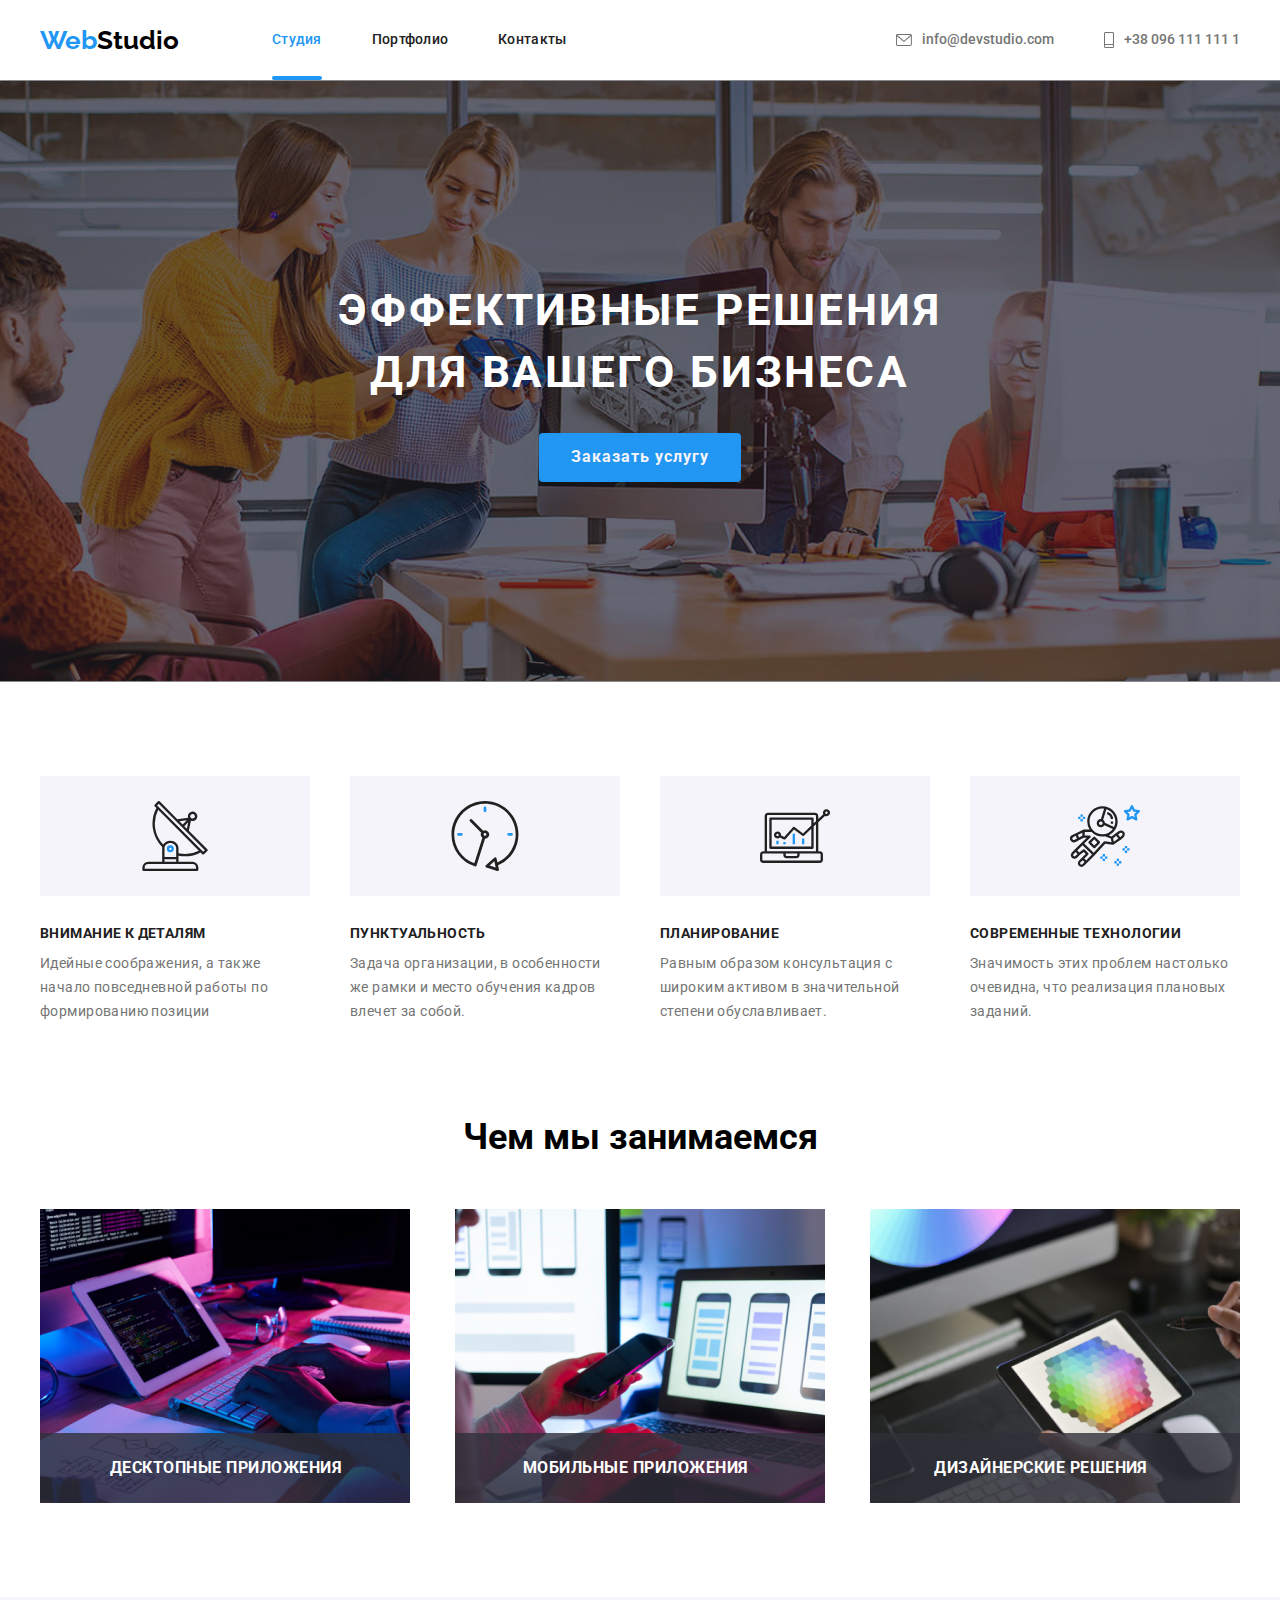
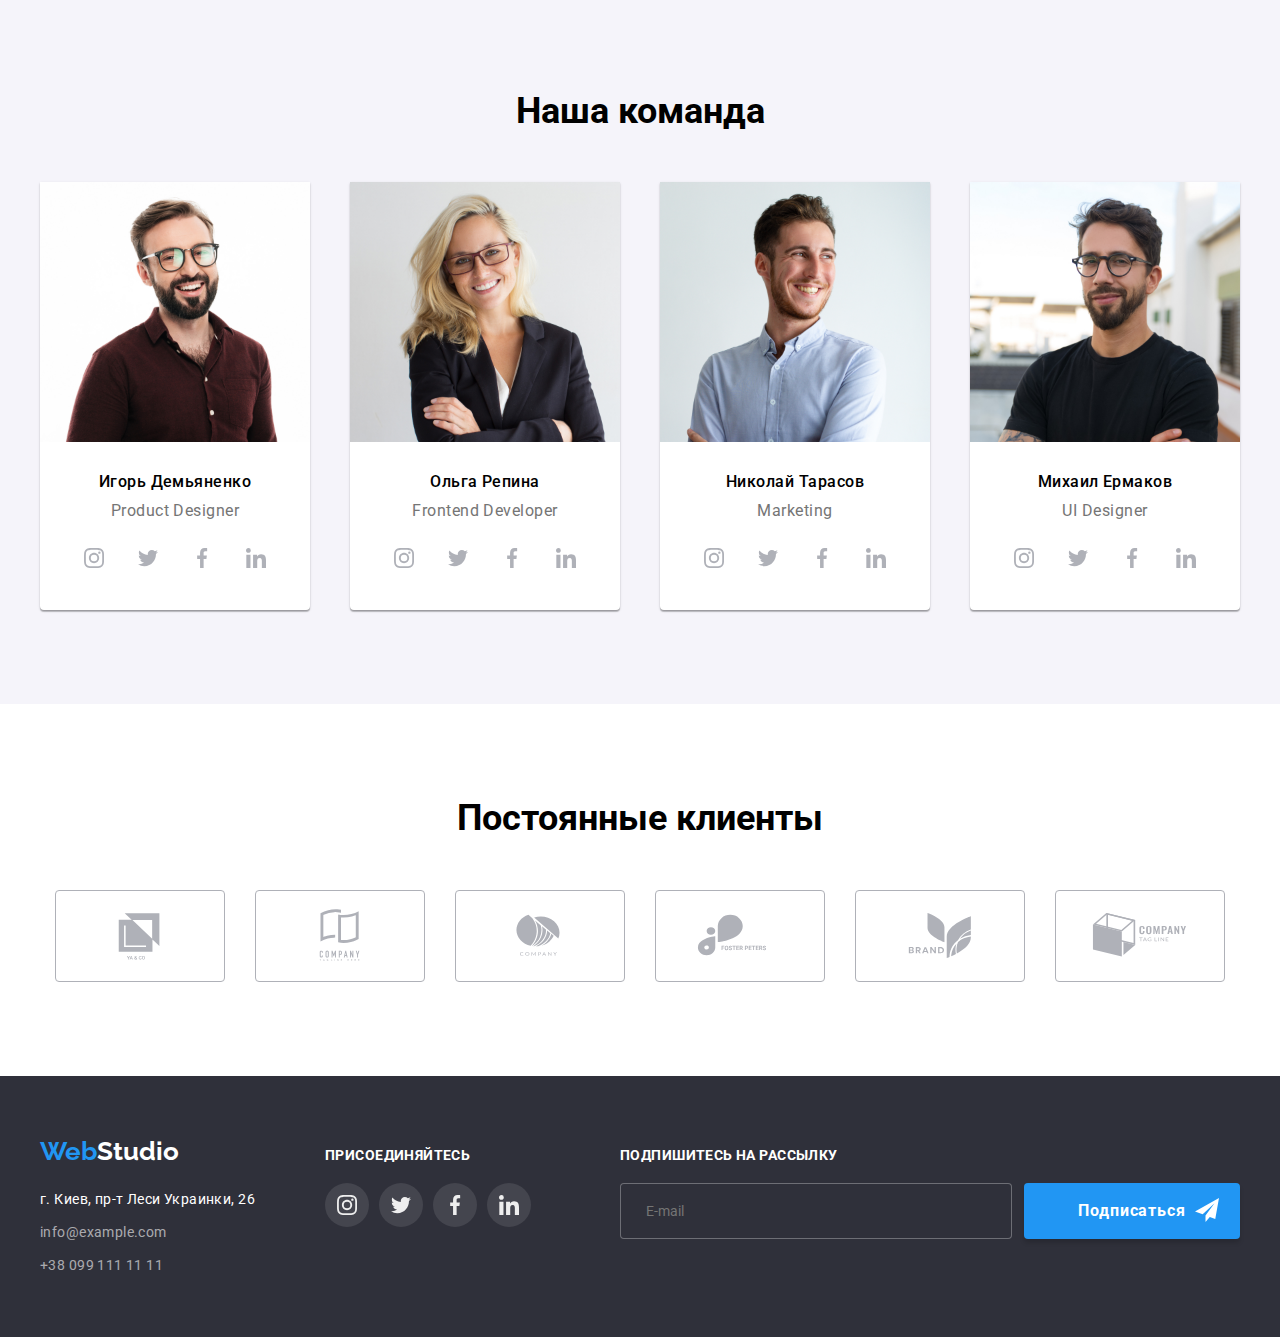
==== index.html @ 1e9c4c98 "Запуск" ====
<!DOCTYPE html>
<html lang="ru">
<head>
  <meta charset="UTF-8">
  <meta http-equiv="X-UA-Compatible" content="IE=edge">
  <meta name="viewport" content="width=device-width, initial-scale=1.0">
 <title>WebStudio</title>
 <link href="https://fonts.googleapis.com/css2?family=Raleway:wght@700&family=Roboto:wght@400;500;700;900&display=swap" rel="stylesheet"> 
 <link rel="stylesheet" href="https://cdnjs.cloudflare.com/ajax/libs/modern-normalize/1.1.0/modern-normalize.min.css">
 <link rel="stylesheet" href="./css/styles.css"/>
 </head>

<body>

<!--- Шапка сайта -->
 
  <header>
    <div  class="container page-header">
    <nav class="site-nav">
      <a href="./index.html" class="logo logos" lang="en" style= "color: #2196F3;">Web<span class="logo-second logos">Studio</span></a>
      <ul class="nav">
            <li class="item">
              <a href="./studio.tml" class="link  current" style= "color: #2196F3;">Студия</a>
            </li>
            <li class="item"><a href="./portfolio.html" class="link">Портфолио</a>
            </li>
            <li class="item"><a href="" class="link">Контакты</a>
            </li>
          </ul>
      </nav>
      
        <ul class="contact-nav">
        <li>
           <a class="nav-contact" href="mailto:info@devstudio.com" > 
              <svg class="icon-mail" width = "16" height = "12" >
            <use href="./images/icons.svg#envelope"></use>
          </svg>info@devstudio.com</a>
        </li>
       <li>
          <a class="nav-contact"   href="tel:+380961111111" ><svg class="icon-item" width = "10" height = "16">
            <use href="./images/icons.svg#smartfone"></use></svg>+38 096 111 111 1 </a>
          </li>
         </ul>
        </div>
      
  </header>
 <main>


<section class="hero">
  <div class="container">
  <h1 class="hero-title">Эффективные решения  для вашего бизнеса</h1>
 <button type="button" class="button-header" data-modal-open>Заказать услугу</button>
</div>
</section>

<!-- характеристики -->

<section class="section">
  <div class="container">


  <h2 class="visually-hidden"> Характеристики </h2>
   <ul class="featurest-list">
   <li class="item ">
     <div class=" rectangia ">
    <svg  width = "70" height = "70">
      <use href="./images/icons.svg#antenna"></use>
    </svg>
  </div>
    <h3 class="section-title"> Внимание к деталям </h3>
     <p class="feature-text"> Идейные соображения, а также начало повседневной работы по формированию позиции</p>
  </li>
  <li class="item">
    <div class=" rectangia ">
    <svg  width = "70" height = "70">
      <use href="./images/icons.svg#clock"></use>
    </svg>
    </div>
    <h3 class="section-title">Пунктуальность</h3>
    <p class="feature-text"> Задача организации, в особенности же рамки и место обучения кадров влечет за собой. </p>
  </li>
  
  <li class="item">
    <div class=" rectangia ">
    <svg  width = "70" height = "70">
      <use href="./images/icons.svg#diagram"></use>
    </svg>
    </div>
    <h3 class="section-title">Планирование</h3>
     <p class="feature-text"> Равным образом консультация с широким активом в значительной степени обуславливает.</p>
  </li>
 <li class="item">
  <div class=" rectangia ">
  <svg  width = "70" height = "70">
    <use href="./images/icons.svg#astronaut"></use>
  </svg>
  </div>
      <h3 class="section-title">Современные технологии</h3>
      <p class="feature-text">Значимость этих проблем настолько очевидна, что реализация плановых заданий.</p>
</li>
  </ul>
</div>
</section>
 
<!-- Деятельность -->
<section class="section  blok">
  <div class="container">
 <h2 class="box-header"> Чем мы занимаемся</h2>
  <ul class="box-img">
   <li class="item">
     <div class="label">
     <img src="./images/img(3).png" alt="Набор кода в программе" width="370">
    <h3 class="name-label">Десктопные приложения</h3>
</div>
</li>
<li class="item">
  <div class="label">
  <img src="./images/img(4).png" alt="Процесс работы телефон с компьютером" width="370">
  <h3 class="name-label"> Мобильные приложения</h3>
</div>
</li>
  <li class="item">
    <div class="label">
    <img src="./images/img(5).png" alt="Работа с графикой" width="370"> 
    <h3 class="name-label">Дизайнерские решения</h3>
  </div>
</li>
</ul>
</div>
</section>

  <!-- Команда -->

  <section class="section cooper">
    <div class="container">
    <h2 class="team-header"> Наша команда </h2>
<ul class="team-card">
    <li class="worker"> <img src="./images/demynenko.jpg" alt="Фото Демьяненко" width="270">
    <div class="team">
    <h3 class="text">Игорь Демьяненко</h3> 
    <p class="srift"> Product Designer</p>
     <ul class="socials">
       <li class="socials-item">
         <a class="socials-link" href="">
      <svg class="socials-icon"  width="20" height="20" >
        <use href="./images/icons.svg#instagram" width = "20px" height = "20px"></use>
      </svg>
    </a>
    </li>
    <li class="socials-item">
      <a class="socials-link" href="">
      <svg class="socials-icon"  width="20" height="20">
        <use href="./images/icons.svg#twitter"></use>
      </svg>
      </a>
    </li>
    <li class="socials-item">
      <a class="socials-link" href="">
      <svg class="socials-icon"  width="20" height="20">
        <use href="./images/icons.svg#facebook"></use>
      </svg>
    </a>
    </li>
    <li class="socials-item">
      <a class="socials-link" href="">
      <svg class="socials-icon"  width="20" height="20">
        <use href="./images/icons.svg#linkedin"></use>
      </svg>
      </a>
    </li>
    </ul>
</div>
  </li>
  <li class="worker"> <img  src="./images/repina.jpg" alt="Фото Репина" width="270">
      <div class="team">
    <h3 class="text"> Ольга Репина </h3> 
     <p class="srift">Frontend Developer </p> 
     <ul class="socials">
      <li class="socials-item">
        <a class="socials-link" href="">
     <svg class="socials-icon"  width="20" height="20" >
       <use href="./images/icons.svg#instagram" width = "20px" height = "20px"></use>
     </svg>
   </a>
   </li>
   <li class="socials-item">
     <a class="socials-link" href="">
     <svg class="socials-icon"  width="20" height="20">
       <use href="./images/icons.svg#twitter"></use>
     </svg>
     </a>
   </li>
   <li class="socials-item">
     <a class="socials-link" href="">
     <svg class="socials-icon"  width="20" height="20">
       <use href="./images/icons.svg#facebook"></use>
     </svg>
   </a>
   </li>
   <li class="socials-item">
     <a class="socials-link" href="">
     <svg class="socials-icon"  width="20" height="20">
       <use href="./images/icons.svg#linkedin"></use>
     </svg>
     </a>
   </li>
   </ul>
    </div>
  </li>
    <li class="worker"> <img src="./images/tarasov.jpg" alt="Фото Тарасов" width="270">
      <div class="team">
     <h3 class="text"> Николай Тарасов </h3> 
     <p class="srift"> Marketing </p>
     <ul class="socials">
      <li class="socials-item">
        <a class="socials-link" href="">
     <svg class="socials-icon"  width="20" height="20" >
       <use href="./images/icons.svg#instagram" width = "20px" height = "20px"></use>
     </svg>
   </a>
   </li>
   <li class="socials-item">
     <a class="socials-link" href="">
     <svg class="socials-icon"  width="20" height="20">
       <use href="./images/icons.svg#twitter"></use>
     </svg>
     </a>
   </li>
   <li class="socials-item">
     <a class="socials-link" href="">
     <svg class="socials-icon"  width="20" height="20">
       <use href="./images/icons.svg#facebook"></use>
     </svg>
   </a>
   </li>
   <li class="socials-item">
     <a class="socials-link" href="">
     <svg class="socials-icon"  width="20" height="20">
       <use href="./images/icons.svg#linkedin"></use>
     </svg>
     </a>
   </li>
   </ul>
    </div>
   </li>
    <li class="worker"> <img src="./images/ermakov.jpg" alt="Фото Ермаков" width="270">
      <div class="team">
      <h3 class="text"> Михаил Ермаков </h3> 
     <p class="srift"> UI Designer </p> 
     <ul class="socials">
      <li class="socials-item">
        <a class="socials-link" href="">
     <svg class="socials-icon"  width="20" height="20" >
       <use href="./images/icons.svg#instagram" width = "20px" height = "20px"></use>
     </svg>
   </a>
   </li>
   <li class="socials-item">
     <a class="socials-link" href="">
     <svg class="socials-icon"  width="20" height="20">
       <use href="./images/icons.svg#twitter"></use>
     </svg>
     </a>
   </li>
   <li class="socials-item">
     <a class="socials-link" href="">
     <svg class="socials-icon"  width="20" height="20">
       <use href="./images/icons.svg#facebook"></use>
     </svg>
   </a>
   </li>
   <li class="socials-item">
     <a class="socials-link" href="">
     <svg class="socials-icon"  width="20" height="20">
       <use href="./images/icons.svg#linkedin"></use>
     </svg>
     </a>
   </li>
   </ul>
      </div>
    </li>
  </ul>
</div>
</section>

<section class="section">
<div class="container">
<h2 class="team-header"> Постоянные клиенты </h2>
<ul class="constanta">
  <li class="client-item">
    <a class="client" href="">
      <svg class="client-icon" width="106" height="60" >
        <use href="./images/icons.svg#Logo6">
      </use>
      </svg>
    </a>
  </li>
  <li class="client-item">
    <a class="client"  href="">
      <svg class="client-icon" width="106" height="60">
        <use href="./images/icons.svg#Logo4">
      </use>
      </svg>
    </a>
  </li>
  <li class="client-item">
    <a class="client" href="">
      <svg class="client-icon" width="106" height="60" >
        <use href="./images/icons.svg#Logo3">
      </use>
      </svg>
    </a>
  </li>
  <li class="client-item">
    <a class="client"  href="">
      <svg class="client-icon" width="106" height="60" >
        <use href="./images/icons.svg#Logo2">
      </use>
      </svg>
    </a>
  </li>
  <li class="client-item">
    <a class="client"  href="">
      <svg class="client-icon" width="106" height="60">
        <use href="./images/icons.svg#Logo1">
      </use>
      </svg>
    </a>
  </li>
  <li class="client-item">
    <a class="client"  href="">
      <svg class="client-icon" width="106" height="60">
        <use href="./images/icons.svg#Logo">
      </use>
      </svg>
    </a>
  </li>
</ul>
</div>
</section>
</main>
<div class="backdrop  is-hidden" data-modal>

<div class="modal">
  <button class="vector-modal" name="button" data-modal-close>
    <svg  class="vector-icon" width = "11" height = "11"  >
      <use href="./images/symbol-defs.svg#Vector2"></use>
    </svg>
   </button>
  <p class="form-hd">Оставьте свои данные,мы вам перезвоним</p>
    <form>
      <div class="form-field">
      <label for="name">Имя</label>
     <svg class="icon-form"   width = "12" height = "12" >
        <use href="./images/icons.svg#Name"></use>
      </svg>
      <input type="text" class="otstyp" name="name" id="name" autofocus />  
     </div>
    <div class="form-field">
    <label for="tel">Телефон</label>
    <svg class="icon-form"   width = "13" height = "13" >
      <use  href="./images/icons.svg#tel"></use>
    </svg>
   <input type="tel" class="otstyp" name="tel" id="tel"  />
</div>
   <div class="form-mail">
    <label for="email">Почта</label>
    <svg class="icon-form"   width = "15" height = "12">
      <use href="./images/icons.svg#email"></use>
    </svg>
    <input type="email"  class="otstyp"  name="email" id="email"  />
   </div>
   
   <div class="com-field">
    <label for="comment">Комментарий</label>
   <textarea class="comment"   name="comment" id="comment"   placeholder="Введите текст"></textarea>
   </div>
   <div class="chek-container">
   <label class="chek">
   <input type="checkbox" class="checkbox" name="comment" value="" />
   <span class="icon-chek"> </span>
  </label>
  <div>
  <span class="name-chek">Соглашаюсь с рассылкой и принимаю <span class="sogl" style ="color: #2196f3"> Условия договора</span></span>
</div>
</div>

  <div class="but-centre">
   <button  class="but-modal" type="submit">Отправить</button>
 </div>
    </form>
  </div>
  </div>
<footer>
  <div class="footer">
       <div class="container  footer-container">
      <div class="podval">
     <a href="./index.html" class="logo logos" lang="en" style="color: #2196F3;">Web<span class="logo-second name  logos">Studio</span></a>
      <address>
       <ul class="contact">
      <li > <a class="litter-contact  map" href="https://www.google.com/maps/place/%D0%B1%D1%83%D0%BB.+%D0%9B%D0%B5%D1%81%D0%B8+%D0%A3%D0%BA%D1%80%D0%B0%D0%B8%D0%BD%D0%BA%D0%B8,+26,+%D0%9A%D0%B8%D0%B5%D0%B2,+02000/@50.4265807,30.5361971,17z/data=!3m1!4b1!4m5!3m4!1s0x40d4cf0e033ecbe9:0x57a4dffefec77da0!8m2!3d50.4265807!4d30.5383858">г. Киев, пр-т Леси Украинки, 26</a></li>
      <li > <a class="litter-contact  time" href="mailto:info@example.com"> info@example.com </a></li>
      <li > <a class=" point" href="tel:+380991111111"> +38 099 111 11 11 </a></li>
</ul>
</address>
</div>

<div class="all-vector">
 <p class="vector">присоединяйтесь</p>
   
  <ul class="socials">
    <li class="socials-item">
      <a class="socials-footer" href="">
   <svg class="icon-footer"  width="20" height="20" >
     <use href="./images/icons.svg#instagram" width = "20" height = "20"></use>
   </svg>
 </a>
 </li>
 <li class="socials-item">
   <a class="socials-footer" href="">
   <svg class="icon-footer"  width="20" height="20">
     <use href="./images/icons.svg#twitter"></use>
   </svg>
   </a>
 </li>
 <li class="socials-item">
   <a class="socials-footer" href="">
   <svg class="icon-footer"  width="20" height="20">
     <use href="./images/icons.svg#facebook"></use>
   </svg>
 </a>
 </li>
 <li class="socials-item">
   <a class="socials-footer" href="">
   <svg class="icon-footer"  width="20" height="20">
     <use href="./images/icons.svg#linkedin"></use>
   </svg>
   </a>
 </li>
 </ul>
</div>

<form class="form-container" >
<p class="from-name">Подпишитесь на рассылку</p>
  <div class="all-form">
<input type="email" class="from-input"  name="mail" placeholder="   E-mail  " />   
<div class="centre-btn">
  <button class="form-btn" type="submit">Подписаться
    <svg  class="icon-btn" width="24"  height="24">
      <use   href="./images/telegram.svg#telegram"></use>
    </svg>
  </button>
</div>
</div>
</form>
</div>
</div>
</footer>
<script src="./js/modal.js"></script>
</body>
</html>
---- css/styles.css ----
/*Цвет основного текста color: #212121 */
/* цвет вторичного текста #757575 */
/*акцент #2196F3 */

:root {
    --primary-text-color: #212121;
    --title-text-color:#757575;
    --accent-color: #2196f3;
    --primary-bg-color:#F5F4FA;
}

body { 
    font-family:Roboto,sans-serif;
    font-size:14px;
    background-color: var(--primary-text-color--);
    color: var(--primary-bg-color--)}


h1, h2, h3, h4, h5, h6,p{margin: 0px;
  padding: 0px;}

.list{ list-style: none;
       padding-left: 0;
       margin: 0;}

       *,*::before,*::after{ box-sizing: inherit;}

.visually-hidden {
    position: absolute;
    width: 1px;
    height: 1px;
    margin: -1px;
    padding: 0;
    overflow: hidden;
    border: 0;
    clip: rect(0 0 0 0);
}
/*Логотип*/


.brd {border-bottom: 1px solid #ECECEC;}


.logo {
    font-family:  "Raleway", sans-serif;
    font-size: 26px;
    line-height: 1.19;
    text-decoration: none;
    margin-bottom: 0px;}
    
    .logo-second {
    color: #000000;
    font-weight: bold;}

    .logos {
        font-size: 26px;
        font-weight: bold;
        font-family: "Raleway", sans-serif;}


    .list{
        list-style: none;
        padding-left: 0;
        margin: 0;}

    ul{ list-style: none;
        margin: 0;
        padding: 0;}
    
   
    .current::after{ 
        position: absolute;
        content:'';
        bottom: 0;
        left: 0;
        display: block;
        width: 100%;
        height: 4px;
        background-color: #2196F3;
        border-radius: 2px;}

    .menu-nav-list {
        margin-left: 93px;
        display: flex;  }
    

    .menu-nav-list .item + .item{
            margin-left: 50px;}
    
        .menu-nav-list :hover,
        .menu-nav-list :focus {
        color: var(--accent-color);}
   

    /* Основной сайт*/
    .menu-nav-list :hover,
    .menu-nav-list :focus {
    color: var(--accent-color);}

    .nav-contact {
    display: flex;
    line-height:1.14;
    color: var(--title-text-color);
    transition-property: color;
    transition-duration: 250ms;
    transition-timing-function: cubic-bezier(0.4, 0, 0.2, 1);
    text-decoration: none;}



    .nav-contact:hover .icon-mail,
    .nav-contact:focus .icon-mail{  
        fill: #2196F3;}
        
    .nav-contact:hover .icon-item,
    .nav-contact:focus .icon-item{  
        fill: #2196F3;}        
            
    .nav-contact:hover,
    .nav-contact:focus {  
        color: var(--accent-color);}


 .hero { max-width: 1600px;
 text-align: center;
 padding: 200px 0 200px 0;
 margin: 0 auto;
 background-repeat: no-repeat;
 background-position: center;
 background-color: #C4C4C4;
 background-image: linear-gradient(
      to bottom,
      rgba(47, 48, 58, 0.4),
      rgba(47, 48, 58, 0.4)
    ),
    url(../images/hero.jpg);}


 .hero-title {
    width: 696px;
    margin:0 auto;
    text-align: center;
    font-size:44px;
    line-height: 1.4;
    color: #FFFFFF;
    text-transform: uppercase;
    letter-spacing: 0.06em;}    

.container-button{
margin-top: 30px;    
text-align: center;}


.hero .button-header {
    margin-top: 30px;
    font-weight: bold;
    padding: 10px 32px;
    font-size: 16px;
    letter-spacing: 0.06em;
    border-radius: 4px;
    line-height: 1.8;
    color: var(--primary-bg-color);
    background-color: var(--accent-color);
    border: none;}


.button-header:hover,
.button-header:focus{
    cursor: pointer; }


.backdrop{
    z-index: 10;
    position: fixed;
    top:0;
    left:0;
    width: 100%;
    height: 100%;
    background-color: rgba(0, 0, 0, 0.2);
    opacity: 1;
    transition: opacity 250ms cubic-bezier(0.4, 0, 0.2, 1);}

.modal {
position: relative;
top:50%;
left:50%; 
padding: 40px;
height: 501px; 
width:448px;
background-color: #FFFFFF;
transform:  translate(-50%, -50%) scale(1);
transition: transform 250ms cubic-bezier(0.4, 0, 0.2, 1);}


.backdrop.is-hidden {
    opacity: 0;
    pointer-events: none;
    visibility: hidden;
}

.backdrop.is-hidden .modal{
    transform: translate(-50%, -50%) scale(0.9);}


.vector-modal{
    position: absolute;
    box-sizing: border-box;
    display: flex;
    justify-content: center;
    align-items: center;
    margin-left: 490px;
    margin-top: 8px;
    margin-right: 8px;
    top:0;
    right: 0;
    width: 30px;
    height: 30px;
    background-color:#FFFFFF;
    border-radius: 50%;
    border: 1px solid  rgba(0, 0, 0, 0.1);
    cursor: pointer;}

 
 .vector-modal:hover,
 .vector-modal:focus{
    fill:#2196f3;
    transition: fill 250ms cubic-bezier(0.4, 0, 0.2, 1);}   
  
.vector-icon {
    align-content: center;
}

.section {
    padding-top: 94px;
    padding-bottom: 94px;
}

.blok {padding-top: 0;}


.section-title {
    font-size: 14px;
    margin-top: 0;
    margin-bottom: 10px;
    letter-spacing: 0.03em;
    text-transform: uppercase;
    font-weight: bold;
    font-style: 700;
    line-height: 1.14;
    color: var(--primary-text-color)}

.featurest-list {
display: flex;
justify-content: space-between;}


.rectangia {background-color: var(--primary-bg-color);
    width: 270px;
    height: 120px;
    display: flex;
    justify-content: center;
    align-items: center;
    padding: 25 100 25 100;
    margin-bottom: 30px;}


.featurest-list .item + .item{
    margin-left: 30px}

.feature-text{
    font-family: "Roboto", sans-serif;
    font-size: 14px;
    font-style: 400;
    letter-spacing: 0.03em;
    line-height: 1.7;
    width: 270px;
    color:var(--title-text-color);}

.box-header {
    margin-top: 0px;
    margin-bottom: 50px;
    font-size:36px;
    line-height:1.16;
    text-align: center;}

.box-img { display: flex;
    justify-content: space-between;}

.box-img .item {width: 370px;
height: 294px;
left: 215px;}


img{display: block;
    max-width: 100%;
    height: auto;}

 .label {
     position: relative;
 }


 .label::before{
     content: '';
     position: absolute;
     display: inline-block;
     margin-top: 224px;
     width: 370px;
     height: 70px;
     background-color: rgba(47, 48, 58, 0.8);
     background-position: 50% 100%;
 }   


 .name-label {
     position: absolute;
     top:85%;
     display: flex;
     transform: translateX(30%);
     color:#FFFFFF;
     text-transform: uppercase;
     letter-spacing: 0.03em;}

 .cooper {
     background-color: #F5F4FA;
    
 }

.team-card {
        justify-content: space-between; 
        display: flex;
        background-color: var(--primary-bg-color);
        margin-top: 50px;}
        
        
.srift { color: var(--title-text-color);
         font-family: "Roboto" , sans-serif;
         font-style: normal;
         font-weight: normal;
         font-size: 16px;
         line-height: 19px;
         text-align: center;
         letter-spacing: 0.03em;
          margin-bottom: 16px;}

.team { padding-top: 30px;
        padding-bottom: 30px;}  
        
.text { margin-bottom: 10px;
    font-weight: 500;
    font-size: 16px;
    line-height: 19px;
    text-align: center;
    letter-spacing: 0.03em;}        

.team-header{
    margin: 0;
    font-size: 36px;
    text-align: center;}



.worker{
background: #FFFFFF;
box-shadow: 0px 1px 3px rgba(0, 0, 0, 0.12), 0px 1px 1px rgba(0, 0, 0, 0.14), 0px 2px 1px rgba(0, 0, 0, 0.2);
border-radius: 0px 0px 4px 4px;
text-align: center;
width: 270px;
height: 428px;
}
    

.worker .item + .item {
    margin-left: 30px;
}


.socials-link {
    display: flex;
    justify-content: center;
    align-items: center;
    width: 44px;
    height: 44px;
    background-color:#FFFFFF;
    border-radius: 50%;
    background-size: 20px;
    background-position: center;
    transition-property: color;
transition-duration: 250ms;
transition-timing-function: cubic-bezier(0.4, 0, 0.2, 1);}

.socials-link:hover .socials-icon,
.socials-link:focus .socials-icon{
    background-color: #2196f3;
    fill: #FFFFFF;
}    

.socials-link:hover ,
.socials-link:focus{
    background-color: #2196f3;
}    

.socials-icon {fill: #AFB1B8;}

 .socials { display: flex;
    justify-content: center;} 

 .socials-item:not(:last-child){ margin-right: 10px;}

.socials {display:flex;}


.footer {
    padding: 60px 0 60px 0;
    background-color:  #2F303A;
}


.map {
    color: #FFFFFF;}

.name {color: #FFFFFF;
    margin-top: 0px;
    margin-bottom: 0px;}


.time {
    border-top: 9px;
    color: rgba(255, 255, 255, 0.6);}
   

/*линия портфолио*/

.header-por { 
    border-bottom: 1px solid #ECECEC;
}

.nav {display: flex;
      margin-left: 93px;}


/* СТИЛИ PORTFOLIO*/
.container {
        width: 1200px;
        padding-left: 15px;
        padding-right: 15px;
        margin-left: auto;
        margin-right: auto;}
        
.page-header {
display: flex;}


.overlay{
    position: relative;
}

.overlay-card{  
    content: '';
    position: absolute;
    display: inline-block;
    top:0;
    left:0;
    width: 100%;
    height: 100%;
    background-color: rgba(33, 150, 243, 0.9);
    transform: translateY(100%);
    transition: transform 250ms cubic-bezier(0.4, 0, 0.2, 1);}

 .element:hover 
 .overlay-card{
     transform: translateY(0);} 

.overlay{overflow: hidden;}

.overlay-card {
    position: absolute;}

.overlay-text{
    display: block;
    font-weight: 400;
    font-size: 18px;
    line-height: 1.5;
    letter-spacing: 0.03em;
    color:rgba(255, 255, 255, 1);
    padding-top: 63px;
    padding-left: 24px;
    transition: transform 250ms cubic-bezier(0.4, 0, 0.2, 1);}

/*Site nav*/

.site-nav {
    display: flex;
    align-items: center;
  }

.site-nav .item + .item{
    margin-left:50px;
}

.link {
    position: relative;
}

.site-nav .link {
display: block;
padding-top: 32px;
padding-bottom: 32px;
font-family: Roboto, sans-serif;
font-weight: 500;
font-size: 14px;
line-height:1.14;
letter-spacing: 0.02em;
color: var(--primary-text-color);
transition-property: color;
transition-duration: 250ms;
transition-timing-function: cubic-bezier(0.4, 0, 0.2, 1);
text-decoration: none;
}

.site-nav .link:hover,
.site-nav .link:focus{
color:var(--accent-color); 
}

.contact {
    margin-top: 20px;
    margin-bottom: 0px;
}

.contact-nav {
    display: inline-flex;
    margin-left: auto; 
    padding-top: 32px;
    padding-bottom: 32px;
    font-family: Roboto, sans-serif;
    font-weight: 500;    
    line-height: 1.14;}




    .icon-item {
    fill:#757575;  
    margin-right: 10px;
    margin-left: 50px;}

.icon-mail {
    margin-right: 10px;
    fill: #757575;
    align-self: center;}

.contact-nav .item + .item
{margin-left: 50px;}





/*Portfolio*/

.filter-nav {
    margin-bottom: 50px;
    text-align: center;

   
}

.filter{
    background: #F5F4FA;
    border-radius: 4px;
    font-family: Roboto, sans-serif;
    font-weight: 500;
    font-size: 16px;
    line-height:1.62;
    cursor: pointer;
    border: transparent;
    letter-spacing: 0.03em;
    width: 103px;
    height: 38px;
    transition-property: color;
    transition-duration: 250ms;
    transition-timing-function: cubic-bezier(0.4, 0, 0.2, 1);
}

.filter-nav .filter + .filter
{margin-left: 8px;}

.filter:hover,
.filter:focus{
color: var(--primary-bg-color);
background-color: var(--accent-color);
}

.color{ color: #2196f3;}




a { text-decoration: none;}

.title {
font-weight: 700;
font-size: 18px;
line-height: 2;
margin-bottom: 4px;
letter-spacing: 0.06em;
}

.portfolio {
    margin-top: -30px;
    padding: 0;
    display:flex;
    flex-wrap: wrap;
    list-style: none;}


.span-shadow:hover,
.span-shadow:focus
 {box-shadow: 0px 1px 1px rgba(0, 0, 0, 0.12), 0px 4px 4px rgba(0, 0, 0, 0.06), 1px 4px 6px rgba(0, 0, 0, 0.16);}   

 .span-shadow {
     display: block;
 }


.but-shadow:hover,
.but-shadow:focus {
    box-shadow: 0px 3px 1px rgba(0, 0, 0, 0.1), 0px 1px 2px rgba(0, 0, 0, 0.08), 0px 2px 2px rgba(0, 0, 0, 0.12);
}


.element {
    margin-left: 30px;
    margin-top: 30px;
    background: #FFFFFF;
    box-sizing: border-box;
    border-left: 30px;
    border-right: 30px;
    border-bottom: 30px;}

.element .title{
    color: var(--primary-text-color);
}

.project {
 font-family: Roboto, sans-serif;
font-weight: 400;   
font-size: 16px;
line-height:1.87;
letter-spacing: 0.03em;
color: var(--title-text-color);
text-decoration:none;
margin-top: 0;}



.element.project {
    color: var(--title-text-color);
}

.box-bottom {
    border: 1px solid #EEEEEE;
    padding-left: 24px;
    padding-top: 20px;
    padding-bottom: 20px;}
    
    
    /*Footer*/

.litter-contact{
    display: block;
    margin-bottom: 9px;
    line-height: 24px;
    letter-spacing:0.03em;
    text-decoration: none;
    font-style: normal;}
    




   /* Постоянніе клиенты*/


   .constanta{ 
       display: flex;
    justify-content: center;
    padding-top: 50px;} 


    .client {
        display: flex;
        justify-content: center;
        align-items: center;
         width: 170px;
        height: 92px;
        background-color:#FFFFFF;
        border: 1px solid #AFB1B8;
        box-sizing: border-box;
        border-radius: 4px;
        transition-property: color;
        transition-duration: 250ms;
        transition-timing-function: cubic-bezier(0.4, 0, 0.2, 1);}

 
    .client-icon {fill: #AFB1B8;}
    

    .client-item:not(:last-child){ margin-right: 30px;}

    
    .client:hover .client-icon,
    .client:focus .client-icon{  fill: #2196F3;}
        
    .client:hover,
    .client:focus { border: 1px solid #2196f3;}
  
  

    .all-vector { display:inline-block;
        margin-left: 70px;}
   


    .vector{
    margin-bottom: 20px;
    text-transform: uppercase;
    color: #FFFFFF;
    font-weight: 700;
    letter-spacing:0.03em;}


    .socials-footer { display: flex;
        justify-content: center;
        align-items: center;
        width: 44px;
        height: 44px;
        background-color: rgba(255, 255, 255, 0.1);
        border-radius: 50%;
        background-size: 20px;
        background-position: center;
        transition-property: color;
        transition-duration: 250ms;
        transition-timing-function: cubic-bezier(0.4, 0, 0.2, 1);}


        .icon-footer {fill: #EEEEEE;}

.socials-footer:hover,
.socials-footer:focus{
    background-color: #2196f3;
}    


.point {
    margin-bottom: 0px;
    line-height: 24px;
    letter-spacing:0.03em;
    font-style: normal;
    border-top: 9px;
color: rgba(255, 255, 255, 0.6)}

.podval { display:block}

.footer-container {display: flex;
    align-items: baseline;}
    

.form-container {margin-left: auto;}

.all-form{
    display: flex;}    


    .form-label{
     position: absolute;}    

 .from-input{
     color: #EEEEEE;
     background-color:rgba(47, 48, 58, 1);
     margin: 0;
     width: 358px;
     padding: 16px;
     border-radius: 4px;
     border: 1px solid rgba(255, 255, 255, 0.3);}


.form-btn{
      position: relative;
      justify-content: center;
      display: flex;
      align-items: center;
      font-weight: 700;
      width: 200px;
      height: 50px;
      background-color: #2196F3;
      margin-left: 12px;
      box-shadow: 0px 4px 4px rgba(0, 0, 0, 0.15);
      border-radius: 4px;
      border-color: transparent;
      font-size: 16px;
      line-height: 1.88;
      letter-spacing: 0.06em;
      color: #FFFFFF;
      cursor: pointer;
      transition: background-color 250ms cubic-bezier(0.4, 0, 0.2, 1);}
      
      
      .form-btn:hover .form-btn:focus{
       outline: transparent;
       background-color: #188ce8;}

       .icon-btn{
        position: absolute;
        margin-left: 10px;
       align-self: baseline;
       transform: translate(70px, 12px);}   
         
       .from-name {
        margin-bottom: 20px;
        text-transform: uppercase;
        color: #FFFFFF;
        font-weight: 700;
        letter-spacing:0.03em;}
    
        .centre-btn {
            justify-content: center;}   

     .form-hd {
      text-align: center;
      margin-bottom: 12px;
      border-top: 40px;
      height: 23px;
      line-height: 1.15;
      font-weight: bold;
      font-size: 20px;
      letter-spacing: 0.03em;
      color:rgba(33, 33, 33, 1);}

      .textarea {
        resize: none;}
    
    .form-field {
        position: relative;
        display: flex;
        flex-direction: column;
        margin-bottom: 10px;}
    
  .form-mail{
        position: relative;
        display: flex;
        flex-direction: column;
        margin-bottom: 10px;}  
        
    .form-mail label{
        width: 41px;
        margin-bottom: 4px;
        font-size: 12px;
        cursor: pointer;
        letter-spacing: 0.01em;
        color:  rgba(117, 117, 117, 1);}
        
    .form-mail input {
        outline: transparent;
        margin: 0;
        width: auto;
        height: 40px;
        border-radius: 4px;
        border: 1px solid rgba(33, 33, 33, 0.2);}   

    

     .form-field label {
         width: 25px;
         margin-bottom: 4px;
         font-size: 12px;
         letter-spacing: 0.01em;
         color:  rgba(117, 117, 117, 1);
         cursor: pointer;}
         
             
         .form-field input {
            outline: transparent;
            width: auto;
            height: 40px;
            margin: 0;
            border-radius: 4px;
            border: 1px solid rgba(33, 33, 33, 0.2);}
    
 

    .form-field input:focus,
    .form-field input:hover{
                    border: 1px solid #2196f3;
                    transition: border 250ms cubic-bezier(0.4, 0, 0.2, 1);
                    cursor: pointer;}

    .form-field:focus-within,
    .form-field:hover{
            fill: #2196f3;
            transition: border 250ms cubic-bezier(0.4, 0, 0.2, 1);
            cursor: pointer;}
        
    .form-mail input:focus,
    .form-mail input:hover {
            border: 1px solid #2196f3;
            transition: border 250ms cubic-bezier(0.4, 0, 0.2, 1);
            cursor: pointer;}

            .form-mail:focus-within,
            .form-mail:hover {
                fill: #2196f3;
                    transition: border 250ms cubic-bezier(0.4, 0, 0.2, 1);
                    cursor: pointer;}        

    .com-field  textarea:focus-within,
    .com-field  textarea:hover {
            border: 1px solid #2196f3;
            transition: border 250ms cubic-bezier(0.4, 0, 0.2, 1);
            cursor: pointer;
            outline: transparent;} 
            
            
    .com-field {
        display: flex;
        flex-direction: column;}  
      
      .com-field  label{
      margin-top: 0px;
      width: 80px;
      margin-bottom: 4px;
      font-size: 12px;
      letter-spacing: 0.01em;
      cursor: pointer;
      color:  rgba(117, 117, 117, 1);}  
        
      .comment{
          height: 88px;
          resize: none;
          padding: 12px 16px;
          border: 1px solid rgba(33, 33, 33, 0.2);
          border-radius: 4px;}  
             
  

     .checkbox{
         -webkit-appearance: none;
         position: absolute;}
         
    .chek {
        display: inline-block;}
          
          
      .icon-chek {
          display: inline-block;
          width: 16px;
          height: 15px;
          border: 2px solid rgba(33, 33, 33, 1);
          border-radius: 4px;
          cursor: pointer;
          transform: translateY(-3px);} 
      
          
      .checkbox:checked + .icon-chek {
          border-color:#2196f3;
          background-color: #2196f3;
          background-image: url('../images/check.svg');
          background-size: contain;
          background-position: center;
          background-origin: border-box;} 

          
     .chek-container {
        display: flex;
        justify-content: center;
        margin-top: 20px;}

         
    
    .sogl {
        text-decoration: underline;}
         
     .but{justify-content: center;
        display: flex;
        align-items: center;
        margin-top:  30px;
        margin-bottom: 0;}
     
    .name-chek {
        display: block;
        margin-left: 7px;
        color: #757575;
        font-size: 14px;
        width: auto;
        height: 24px;
        letter-spacing: 0.03em;}

    .but-centre {
        justify-content: center;
        display: flex;
        transform: translateY(37%);}    
        

    .but-modal{
    box-shadow: 0px 4px 4px 0px rgba(0, 0, 0, 0.15);
    font-weight: bold;
    padding: 10px 56px;
    font-size: 16px;
    letter-spacing: 0.06em;
    border-radius: 4px;
    line-height: 1.8;
    color: var(--primary-bg-color);
    background-color: var(--accent-color);
    border: none;
   cursor: pointer;}   
   

   .icon-form{
       position: absolute;
       top: 55%;
       left: 14px;
       display: inline-block;} 
        

   .otstyp {
       padding-left: 35px;
   }    

   .cont-form {margin-left: auto;}
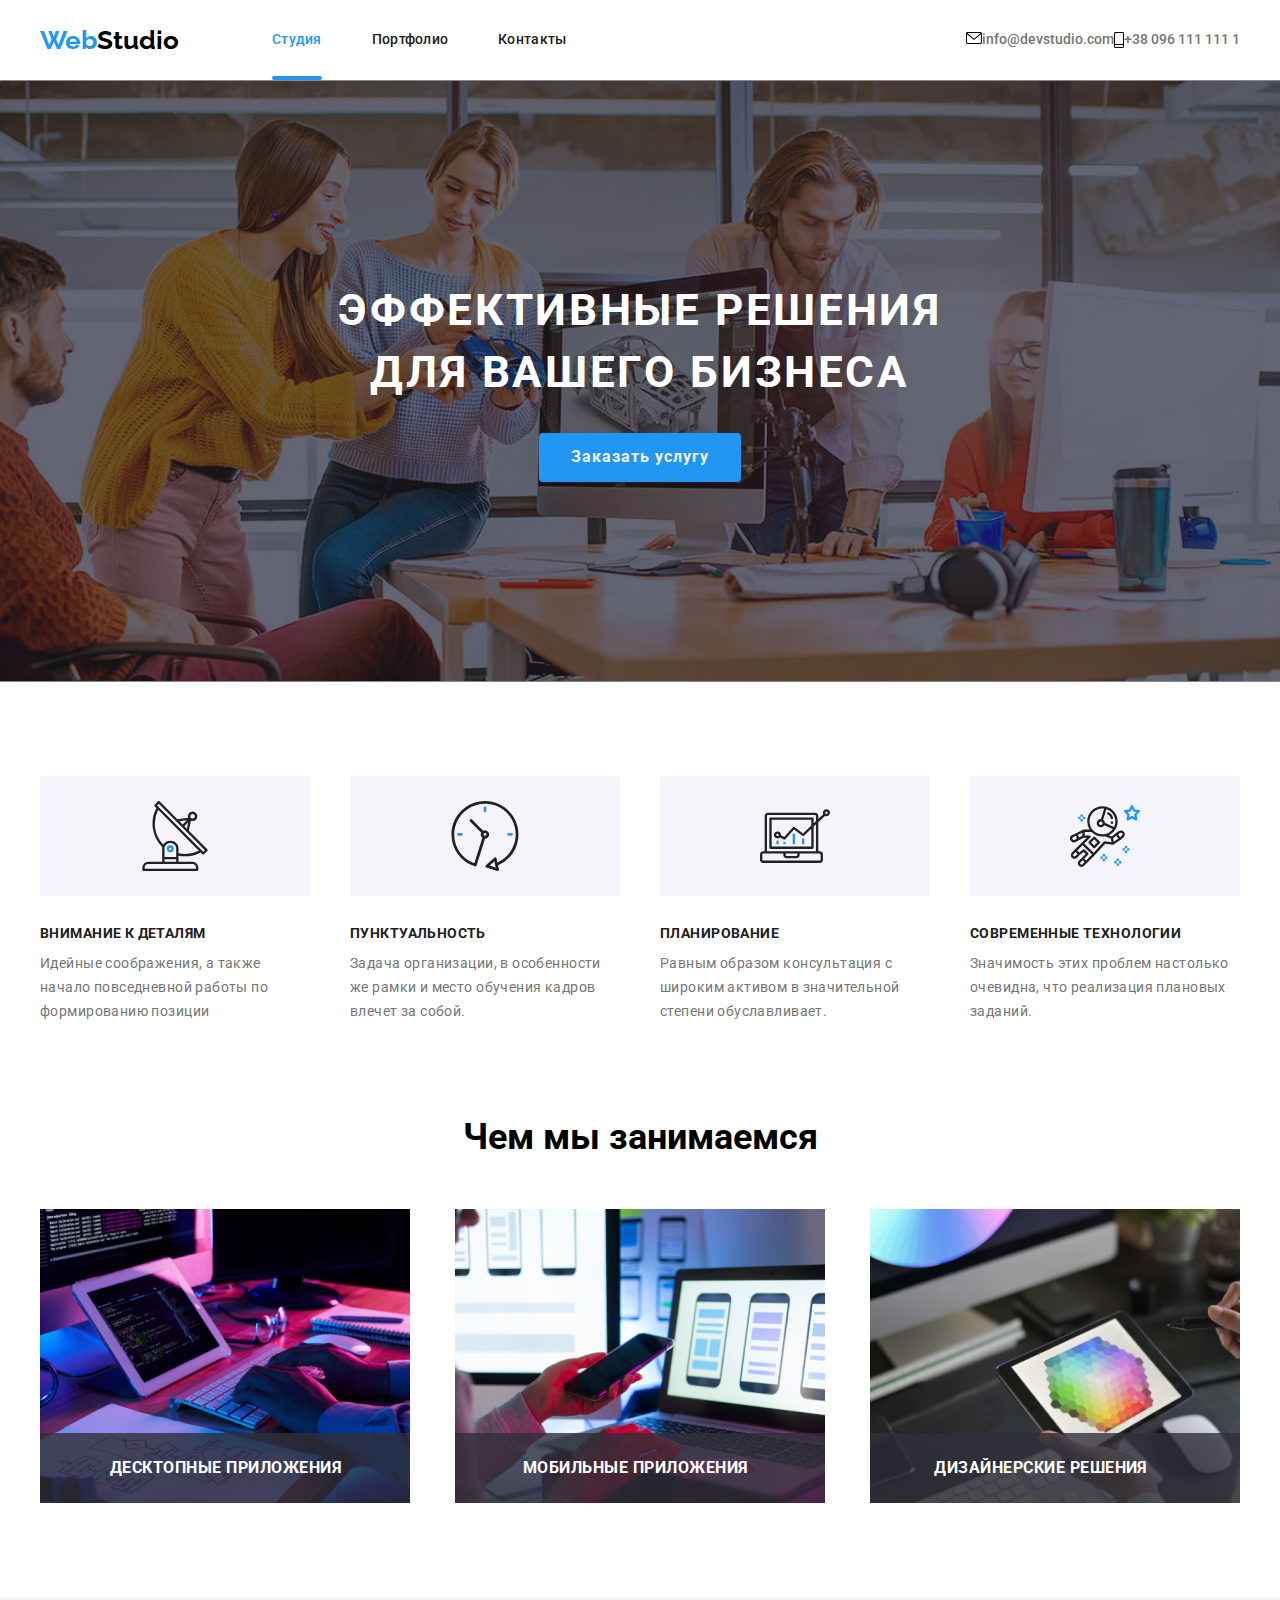
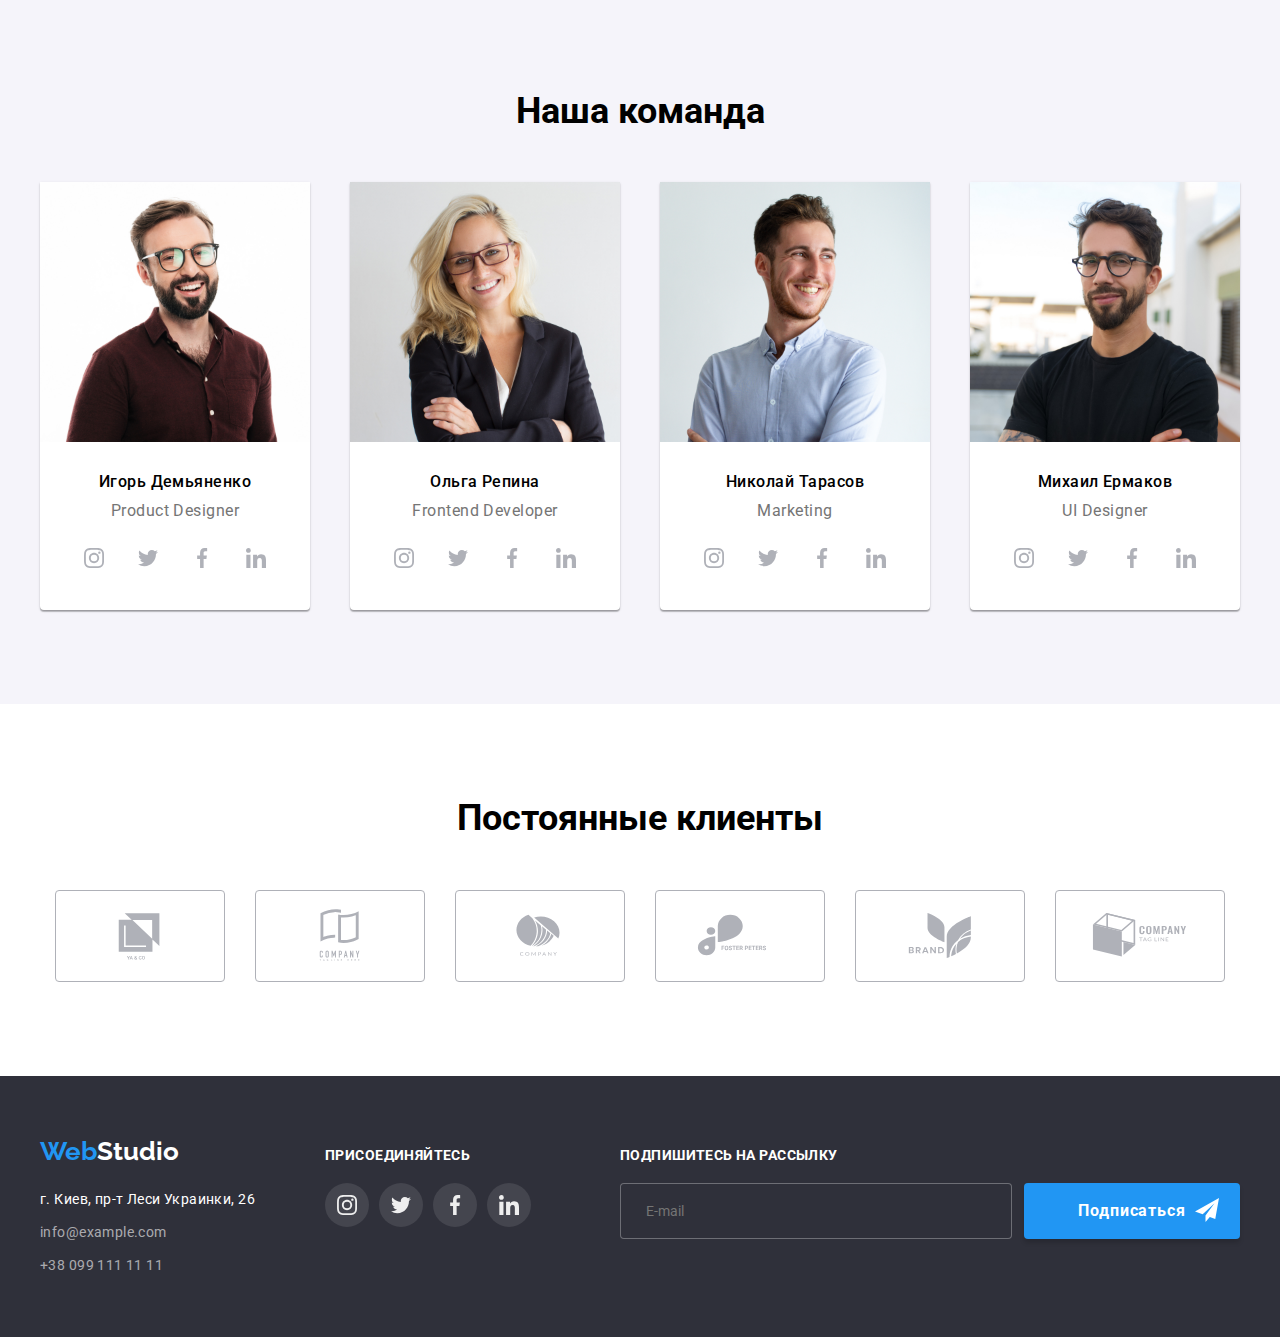
==== commit 3e585fc6: "БЄМ з хєдера" ====
--- a/index.html
+++ b/index.html
@@ -16,28 +16,28 @@
  
   <header>
     <div  class="container page-header">
-    <nav class="site-nav">
+    <nav class="page-header_site-nav">
       <a href="./index.html" class="logo logos" lang="en" style= "color: #2196F3;">Web<span class="logo-second logos">Studio</span></a>
       <ul class="nav">
-            <li class="item">
-              <a href="./studio.tml" class="link  current" style= "color: #2196F3;">Студия</a>
+            <li class="nav_item">
+              <a href="./studio.tml" class="nav_item_link  current" style= "color: #2196F3;">Студия</a>
             </li>
-            <li class="item"><a href="./portfolio.html" class="link">Портфолио</a>
+            <li class="nav_item"><a href="./portfolio.html" class="nav_item_link">Портфолио</a>
             </li>
-            <li class="item"><a href="" class="link">Контакты</a>
+            <li class="nav_item"><a href="" class="nav_item_link">Контакты</a>
             </li>
           </ul>
       </nav>
       
         <ul class="contact-nav">
         <li>
-           <a class="nav-contact" href="mailto:info@devstudio.com" > 
-              <svg class="icon-mail" width = "16" height = "12" >
+           <a class="contact-nav_communication" href="mailto:info@devstudio.com" > 
+              <svg class="contact-nav_icon-mail" width = "16" height = "12" >
             <use href="./images/icons.svg#envelope"></use>
           </svg>info@devstudio.com</a>
         </li>
        <li>
-          <a class="nav-contact"   href="tel:+380961111111" ><svg class="icon-item" width = "10" height = "16">
+          <a class="contact-nav_communication"   href="tel:+380961111111" ><svg class="contact-nav_icon-item" width = "10" height = "16">
             <use href="./images/icons.svg#smartfone"></use></svg>+38 096 111 111 1 </a>
           </li>
          </ul>
@@ -58,9 +58,7 @@
 
 <section class="section">
   <div class="container">
-
-
-  <h2 class="visually-hidden"> Характеристики </h2>
+<h2 class="visually-hidden"> Характеристики </h2>
    <ul class="featurest-list">
    <li class="item ">
      <div class=" rectangia ">
@@ -385,13 +383,13 @@
   <span class="name-chek">Соглашаюсь с рассылкой и принимаю <span class="sogl" style ="color: #2196f3"> Условия договора</span></span>
 </div>
 </div>
-
-  <div class="but-centre">
+<div class="but-centre">
    <button  class="but-modal" type="submit">Отправить</button>
  </div>
     </form>
   </div>
   </div>
+
 <footer>
   <div class="footer">
        <div class="container  footer-container">
--- a/css/styles.css
+++ b/css/styles.css
@@ -7,8 +7,7 @@
     --primary-text-color: #212121;
     --title-text-color:#757575;
     --accent-color: #2196f3;
-    --primary-bg-color:#F5F4FA;
-}
+    --primary-bg-color:#F5F4FA;}
 
 body { 
     font-family:Roboto,sans-serif;
@@ -34,13 +33,12 @@
     padding: 0;
     overflow: hidden;
     border: 0;
-    clip: rect(0 0 0 0);
-}
+    clip: rect(0 0 0 0);}
+
 /*Логотип*/
 
 
 .brd {border-bottom: 1px solid #ECECEC;}
-
 
 .logo {
     font-family:  "Raleway", sans-serif;
@@ -98,7 +96,7 @@
     .menu-nav-list :focus {
     color: var(--accent-color);}
 
-    .nav-contact {
+    .contact-nav_communication {
     display: flex;
     line-height:1.14;
     color: var(--title-text-color);
@@ -109,16 +107,16 @@
 
 
 
-    .nav-contact:hover .icon-mail,
-    .nav-contact:focus .icon-mail{  
+    .contact-nav_communication:hover .contact-nav_icon-mail,
+    .contact-nav_communication:focus .contact-nav_icon-mail{  
         fill: #2196F3;}
         
-    .nav-contact:hover .icon-item,
-    .nav-contact:focus .icon-item{  
+    .contact-nav_communication:hover .contact-nav_icon-item,
+    .contact-nav_communication:focus .contact-nav_icon-item{  
         fill: #2196F3;}        
             
-    .nav-contact:hover,
-    .nav-contact:focus {  
+    .contact-nav_communication:hover,
+    .contact-nav_communication:focus {  
         color: var(--accent-color);}
 
 
@@ -132,8 +130,7 @@
  background-image: linear-gradient(
       to bottom,
       rgba(47, 48, 58, 0.4),
-      rgba(47, 48, 58, 0.4)
-    ),
+      rgba(47, 48, 58, 0.4)),
     url(../images/hero.jpg);}
 
 
@@ -196,8 +193,7 @@
 .backdrop.is-hidden {
     opacity: 0;
     pointer-events: none;
-    visibility: hidden;
-}
+    visibility: hidden;}
 
 .backdrop.is-hidden .modal{
     transform: translate(-50%, -50%) scale(0.9);}
@@ -228,13 +224,11 @@
     transition: fill 250ms cubic-bezier(0.4, 0, 0.2, 1);}   
   
 .vector-icon {
-    align-content: center;
-}
+    align-content: center;}
 
 .section {
     padding-top: 94px;
-    padding-bottom: 94px;
-}
+    padding-bottom: 94px;}
 
 .blok {padding-top: 0;}
 
@@ -297,8 +291,7 @@
     height: auto;}
 
  .label {
-     position: relative;
- }
+     position: relative;}
 
 
  .label::before{
@@ -309,8 +302,7 @@
      width: 370px;
      height: 70px;
      background-color: rgba(47, 48, 58, 0.8);
-     background-position: 50% 100%;
- }   
+     background-position: 50% 100%;}   
 
 
  .name-label {
@@ -323,9 +315,7 @@
      letter-spacing: 0.03em;}
 
  .cooper {
-     background-color: #F5F4FA;
-    
- }
+     background-color: #F5F4FA;}
 
 .team-card {
         justify-content: space-between; 
@@ -367,13 +357,11 @@
 border-radius: 0px 0px 4px 4px;
 text-align: center;
 width: 270px;
-height: 428px;
-}
+height: 428px;}
     
 
 .worker .item + .item {
-    margin-left: 30px;
-}
+    margin-left: 30px;}
 
 
 .socials-link {
@@ -393,13 +381,11 @@
 .socials-link:hover .socials-icon,
 .socials-link:focus .socials-icon{
     background-color: #2196f3;
-    fill: #FFFFFF;
-}    
+    fill: #FFFFFF;}    
 
 .socials-link:hover ,
 .socials-link:focus{
-    background-color: #2196f3;
-}    
+    background-color: #2196f3;}    
 
 .socials-icon {fill: #AFB1B8;}
 
@@ -413,8 +399,7 @@
 
 .footer {
     padding: 60px 0 60px 0;
-    background-color:  #2F303A;
-}
+    background-color:  #2F303A;}
 
 
 .map {
@@ -433,8 +418,7 @@
 /*линия портфолио*/
 
 .header-por { 
-    border-bottom: 1px solid #ECECEC;
-}
+    border-bottom: 1px solid #ECECEC;}
 
 .nav {display: flex;
       margin-left: 93px;}
@@ -453,8 +437,7 @@
 
 
 .overlay{
-    position: relative;
-}
+    position: relative;}
 
 .overlay-card{  
     content: '';
@@ -490,20 +473,17 @@
 
 /*Site nav*/
 
-.site-nav {
+.page-header_site-nav {
     display: flex;
-    align-items: center;
-  }
-
-.site-nav .item + .item{
-    margin-left:50px;
-}
-
-.link {
-    position: relative;
-}
-
-.site-nav .link {
+    align-items: center;}
+
+.page-header_site-nav .nav_item + .nav_item{
+    margin-left:50px;}
+
+.nav_item_link {
+    position: relative;}
+
+.page-header_site-nav .nav_item_link {
 display: block;
 padding-top: 32px;
 padding-bottom: 32px;
@@ -516,18 +496,15 @@
 transition-property: color;
 transition-duration: 250ms;
 transition-timing-function: cubic-bezier(0.4, 0, 0.2, 1);
-text-decoration: none;
-}
-
-.site-nav .link:hover,
-.site-nav .link:focus{
-color:var(--accent-color); 
-}
+text-decoration: none;}
+
+.page-header_site-nav .nav_item_link:hover,
+.page-header_site-nav .nav_item_link:focus{
+color:var(--accent-color); }
 
 .contact {
     margin-top: 20px;
-    margin-bottom: 0px;
-}
+    margin-bottom: 0px;}
 
 .contact-nav {
     display: inline-flex;
@@ -538,10 +515,7 @@
     font-weight: 500;    
     line-height: 1.14;}
 
-
-
-
-    .icon-item {
+.icon-item {
     fill:#757575;  
     margin-right: 10px;
     margin-left: 50px;}
@@ -554,18 +528,11 @@
 .contact-nav .item + .item
 {margin-left: 50px;}
 
-
-
-
-
 /*Portfolio*/
 
 .filter-nav {
     margin-bottom: 50px;
-    text-align: center;
-
-   
-}
+    text-align: center;}
 
 .filter{
     background: #F5F4FA;
@@ -581,8 +548,7 @@
     height: 38px;
     transition-property: color;
     transition-duration: 250ms;
-    transition-timing-function: cubic-bezier(0.4, 0, 0.2, 1);
-}
+    transition-timing-function: cubic-bezier(0.4, 0, 0.2, 1);}
 
 .filter-nav .filter + .filter
 {margin-left: 8px;}
@@ -590,13 +556,9 @@
 .filter:hover,
 .filter:focus{
 color: var(--primary-bg-color);
-background-color: var(--accent-color);
-}
+background-color: var(--accent-color);}
 
 .color{ color: #2196f3;}
-
-
-
 
 a { text-decoration: none;}
 
@@ -605,8 +567,7 @@
 font-size: 18px;
 line-height: 2;
 margin-bottom: 4px;
-letter-spacing: 0.06em;
-}
+letter-spacing: 0.06em;}
 
 .portfolio {
     margin-top: -30px;
@@ -621,14 +582,12 @@
  {box-shadow: 0px 1px 1px rgba(0, 0, 0, 0.12), 0px 4px 4px rgba(0, 0, 0, 0.06), 1px 4px 6px rgba(0, 0, 0, 0.16);}   
 
  .span-shadow {
-     display: block;
- }
+     display: block;}
 
 
 .but-shadow:hover,
 .but-shadow:focus {
-    box-shadow: 0px 3px 1px rgba(0, 0, 0, 0.1), 0px 1px 2px rgba(0, 0, 0, 0.08), 0px 2px 2px rgba(0, 0, 0, 0.12);
-}
+    box-shadow: 0px 3px 1px rgba(0, 0, 0, 0.1), 0px 1px 2px rgba(0, 0, 0, 0.08), 0px 2px 2px rgba(0, 0, 0, 0.12);}
 
 
 .element {
@@ -641,8 +600,7 @@
     border-bottom: 30px;}
 
 .element .title{
-    color: var(--primary-text-color);
-}
+    color: var(--primary-text-color);}
 
 .project {
  font-family: Roboto, sans-serif;
@@ -657,8 +615,7 @@
 
 
 .element.project {
-    color: var(--title-text-color);
-}
+    color: var(--title-text-color);}
 
 .box-bottom {
     border: 1px solid #EEEEEE;
@@ -677,11 +634,7 @@
     text-decoration: none;
     font-style: normal;}
     
-
-
-
-
-   /* Постоянніе клиенты*/
+/* Постоянніе клиенты*/
 
 
    .constanta{ 
@@ -746,12 +699,11 @@
         transition-timing-function: cubic-bezier(0.4, 0, 0.2, 1);}
 
 
-        .icon-footer {fill: #EEEEEE;}
+.icon-footer {fill: #EEEEEE;}
 
 .socials-footer:hover,
 .socials-footer:focus{
-    background-color: #2196f3;
-}    
+    background-color: #2196f3;}    
 
 
 .point {
@@ -871,8 +823,7 @@
         border: 1px solid rgba(33, 33, 33, 0.2);}   
 
     
-
-     .form-field label {
+    .form-field label {
          width: 25px;
          margin-bottom: 4px;
          font-size: 12px;
@@ -881,7 +832,7 @@
          cursor: pointer;}
          
              
-         .form-field input {
+    .form-field input {
             outline: transparent;
             width: auto;
             height: 40px;
@@ -890,7 +841,6 @@
             border: 1px solid rgba(33, 33, 33, 0.2);}
     
  
-
     .form-field input:focus,
     .form-field input:hover{
                     border: 1px solid #2196f3;
@@ -936,16 +886,14 @@
       cursor: pointer;
       color:  rgba(117, 117, 117, 1);}  
         
-      .comment{
+    .comment{
           height: 88px;
           resize: none;
           padding: 12px 16px;
           border: 1px solid rgba(33, 33, 33, 0.2);
           border-radius: 4px;}  
              
-  
-
-     .checkbox{
+    .checkbox{
          -webkit-appearance: none;
          position: absolute;}
          
@@ -953,7 +901,7 @@
         display: inline-block;}
           
           
-      .icon-chek {
+    .icon-chek {
           display: inline-block;
           width: 16px;
           height: 15px;
@@ -977,8 +925,6 @@
         justify-content: center;
         margin-top: 20px;}
 
-         
-    
     .sogl {
         text-decoration: underline;}
          
@@ -1016,16 +962,13 @@
     border: none;
    cursor: pointer;}   
    
-
-   .icon-form{
+    .icon-form{
        position: absolute;
        top: 55%;
        left: 14px;
        display: inline-block;} 
         
-
-   .otstyp {
-       padding-left: 35px;
-   }    
+    .otstyp {
+       padding-left: 35px;}    
 
    .cont-form {margin-left: auto;}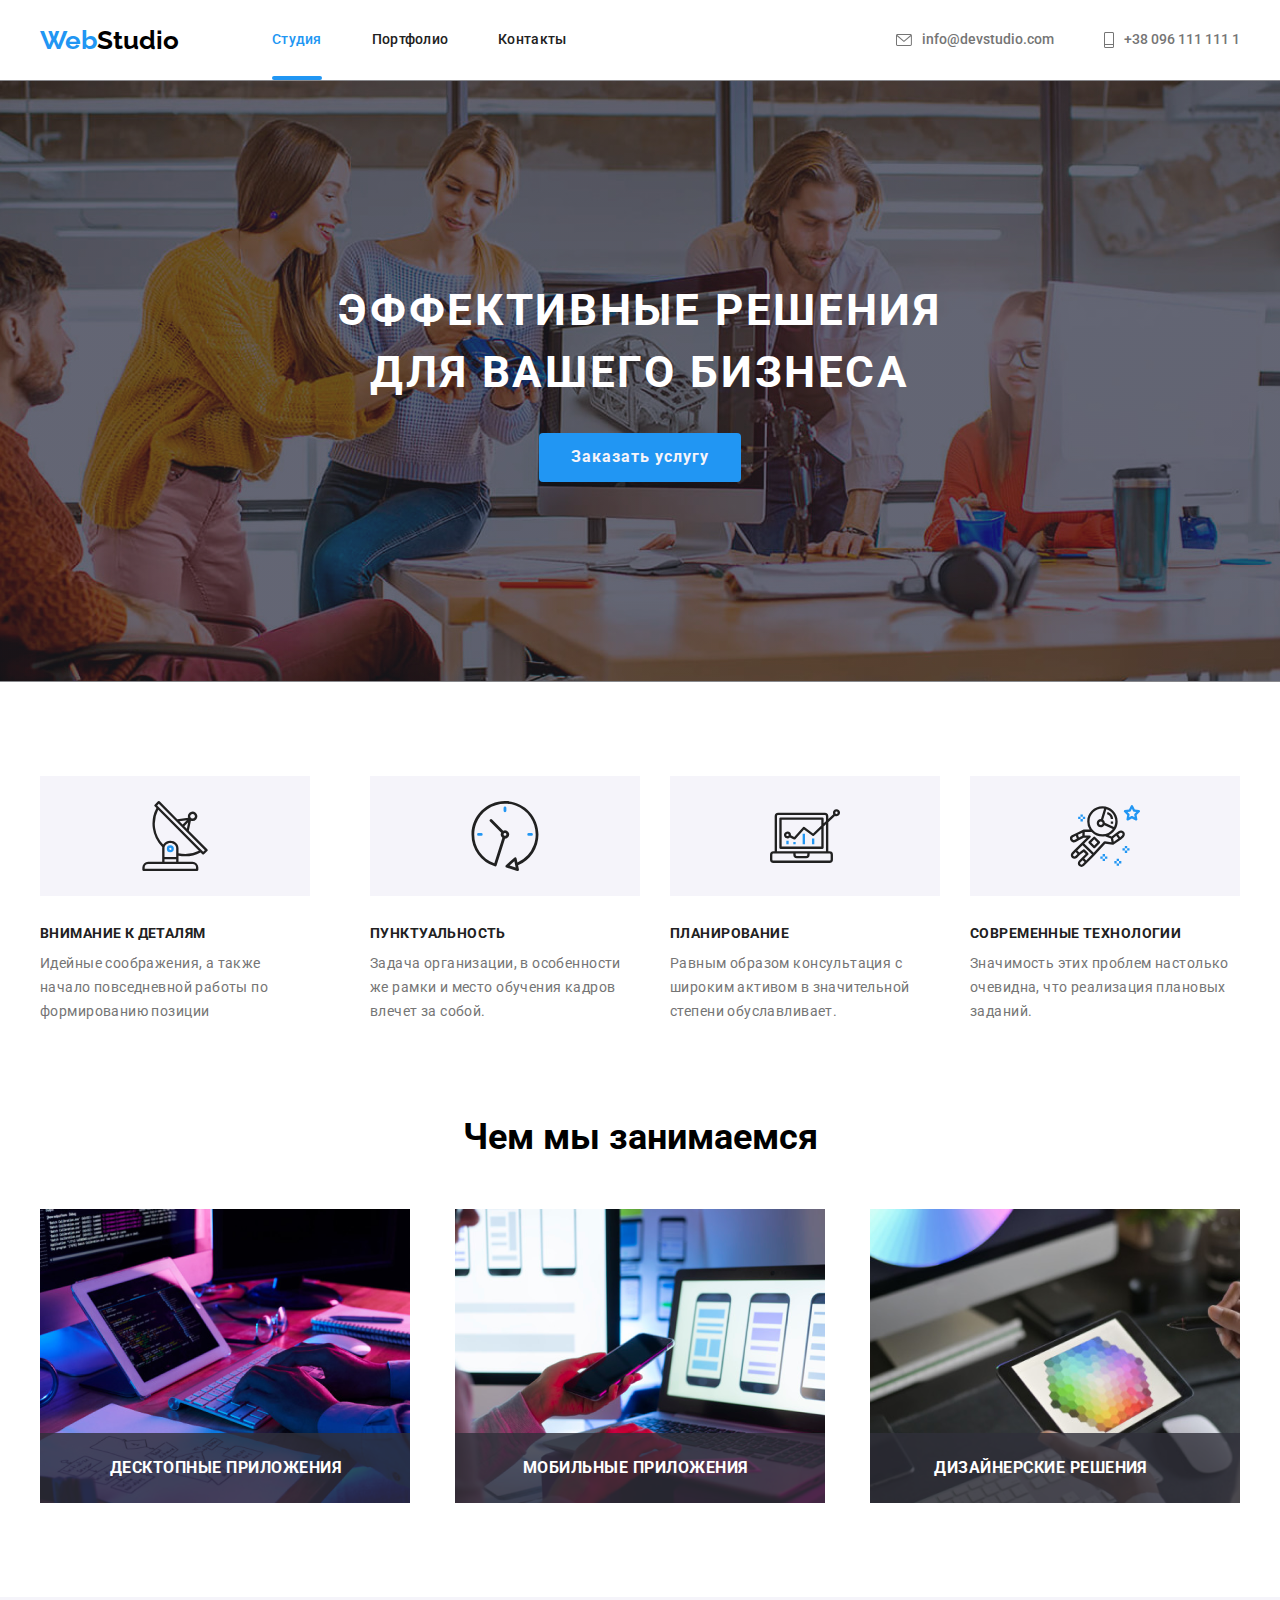
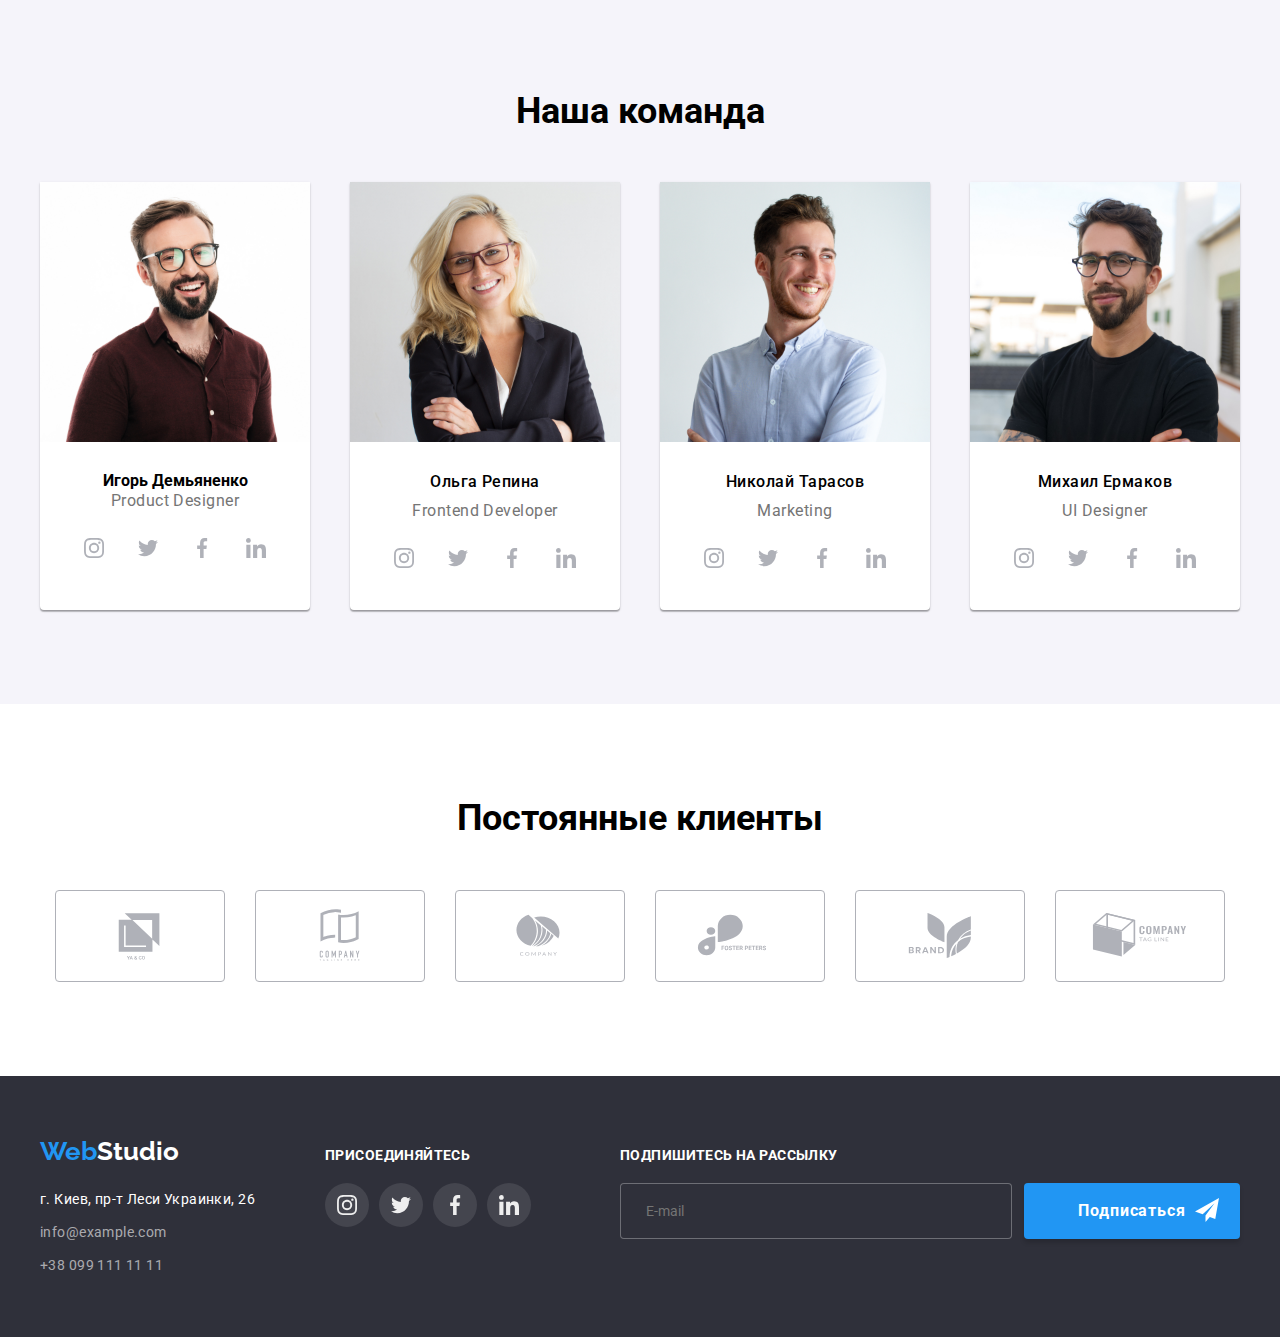
==== commit 5757397b: "1 частина блок_Елемент_модифікатор" ====
--- a/index.html
+++ b/index.html
@@ -17,27 +17,27 @@
   <header>
     <div  class="container page-header">
     <nav class="page-header_site-nav">
-      <a href="./index.html" class="logo logos" lang="en" style= "color: #2196F3;">Web<span class="logo-second logos">Studio</span></a>
+      <a href="./index.html" class="page-header_logo page-header_logos" lang="en" style= "color: #2196F3;">Web<span class="logo-second logos">Studio</span></a>
       <ul class="nav">
-            <li class="nav_item">
-              <a href="./studio.tml" class="nav_item_link  current" style= "color: #2196F3;">Студия</a>
+            <li class="page-header_item">
+              <a href="./studio.tml" class="page-header_item_link  current" style= "color: #2196F3;">Студия</a>
             </li>
-            <li class="nav_item"><a href="./portfolio.html" class="nav_item_link">Портфолио</a>
+            <li class="page-header_item"><a href="./portfolio.html" class="page-header_item_link">Портфолио</a>
             </li>
-            <li class="nav_item"><a href="" class="nav_item_link">Контакты</a>
+            <li class="page-header_item"><a href="" class="page-header_item_link">Контакты</a>
             </li>
           </ul>
       </nav>
       
-        <ul class="contact-nav">
+        <ul class="page-header_contact-nav">
         <li>
-           <a class="contact-nav_communication" href="mailto:info@devstudio.com" > 
-              <svg class="contact-nav_icon-mail" width = "16" height = "12" >
+           <a class="page-header_communication" href="mailto:info@devstudio.com" > 
+              <svg class="page-header_icon-mail" width = "16" height = "12" >
             <use href="./images/icons.svg#envelope"></use>
           </svg>info@devstudio.com</a>
         </li>
        <li>
-          <a class="contact-nav_communication"   href="tel:+380961111111" ><svg class="contact-nav_icon-item" width = "10" height = "16">
+          <a class="page-header_communication"   href="tel:+380961111111" ><svg class="page-header_icon-item" width = "10" height = "16">
             <use href="./images/icons.svg#smartfone"></use></svg>+38 096 111 111 1 </a>
           </li>
          </ul>
@@ -49,8 +49,8 @@
 
 <section class="hero">
   <div class="container">
-  <h1 class="hero-title">Эффективные решения  для вашего бизнеса</h1>
- <button type="button" class="button-header" data-modal-open>Заказать услугу</button>
+  <h1 class="hero_hero-title">Эффективные решения  для вашего бизнеса</h1>
+ <button type="button" class="hero_button-header" data-modal-open>Заказать услугу</button>
 </div>
 </section>
 
@@ -58,44 +58,44 @@
 
 <section class="section">
   <div class="container">
-<h2 class="visually-hidden"> Характеристики </h2>
-   <ul class="featurest-list">
-   <li class="item ">
-     <div class=" rectangia ">
+<h2 class="section_visually-hidden"> Характеристики </h2>
+   <ul class="section_featurest-list">
+   <li class="section_item ">
+     <div class=" section_rectangia ">
     <svg  width = "70" height = "70">
       <use href="./images/icons.svg#antenna"></use>
     </svg>
   </div>
-    <h3 class="section-title"> Внимание к деталям </h3>
-     <p class="feature-text"> Идейные соображения, а также начало повседневной работы по формированию позиции</p>
-  </li>
-  <li class="item">
-    <div class=" rectangia ">
+    <h3 class="section_section-title"> Внимание к деталям </h3>
+     <p class="section_feature-text"> Идейные соображения, а также начало повседневной работы по формированию позиции</p>
+  </li>
+  <li class="section_item">
+    <div class=" section_rectangia ">
     <svg  width = "70" height = "70">
       <use href="./images/icons.svg#clock"></use>
     </svg>
     </div>
-    <h3 class="section-title">Пунктуальность</h3>
-    <p class="feature-text"> Задача организации, в особенности же рамки и место обучения кадров влечет за собой. </p>
+    <h3 class="section_section-title">Пунктуальность</h3>
+    <p class="section_feature-text"> Задача организации, в особенности же рамки и место обучения кадров влечет за собой. </p>
   </li>
   
-  <li class="item">
-    <div class=" rectangia ">
+  <li class="sectoin_item">
+    <div class=" section_rectangia ">
     <svg  width = "70" height = "70">
       <use href="./images/icons.svg#diagram"></use>
     </svg>
     </div>
-    <h3 class="section-title">Планирование</h3>
-     <p class="feature-text"> Равным образом консультация с широким активом в значительной степени обуславливает.</p>
-  </li>
- <li class="item">
-  <div class=" rectangia ">
+    <h3 class="section_section-title">Планирование</h3>
+     <p class="section_feature-text"> Равным образом консультация с широким активом в значительной степени обуславливает.</p>
+  </li>
+ <li class="section_item">
+  <div class="section_rectangia">
   <svg  width = "70" height = "70">
     <use href="./images/icons.svg#astronaut"></use>
   </svg>
   </div>
-      <h3 class="section-title">Современные технологии</h3>
-      <p class="feature-text">Значимость этих проблем настолько очевидна, что реализация плановых заданий.</p>
+      <h3 class="section_section-title">Современные технологии</h3>
+      <p class="section_feature-text">Значимость этих проблем настолько очевидна, что реализация плановых заданий.</p>
 </li>
   </ul>
 </div>
@@ -104,24 +104,24 @@
 <!-- Деятельность -->
 <section class="section  blok">
   <div class="container">
- <h2 class="box-header"> Чем мы занимаемся</h2>
-  <ul class="box-img">
-   <li class="item">
-     <div class="label">
+ <h2 class="section_box-header"> Чем мы занимаемся</h2>
+  <ul class="section_box-img">
+   <li class="section_item">
+     <div class="section_label">
      <img src="./images/img(3).png" alt="Набор кода в программе" width="370">
-    <h3 class="name-label">Десктопные приложения</h3>
+    <h3 class="section_name-label">Десктопные приложения</h3>
 </div>
 </li>
-<li class="item">
-  <div class="label">
+<li class="section_item">
+  <div class="section_label">
   <img src="./images/img(4).png" alt="Процесс работы телефон с компьютером" width="370">
-  <h3 class="name-label"> Мобильные приложения</h3>
+  <h3 class="section_name-label"> Мобильные приложения</h3>
 </div>
 </li>
-  <li class="item">
-    <div class="label">
+  <li class="section_item">
+    <div class="section_label">
     <img src="./images/img(5).png" alt="Работа с графикой" width="370"> 
-    <h3 class="name-label">Дизайнерские решения</h3>
+    <h3 class="section_name-label">Дизайнерские решения</h3>
   </div>
 </li>
 </ul>
@@ -132,37 +132,37 @@
 
   <section class="section cooper">
     <div class="container">
-    <h2 class="team-header"> Наша команда </h2>
-<ul class="team-card">
-    <li class="worker"> <img src="./images/demynenko.jpg" alt="Фото Демьяненко" width="270">
-    <div class="team">
-    <h3 class="text">Игорь Демьяненко</h3> 
-    <p class="srift"> Product Designer</p>
-     <ul class="socials">
-       <li class="socials-item">
-         <a class="socials-link" href="">
-      <svg class="socials-icon"  width="20" height="20" >
+    <h2 class="section_team-header"> Наша команда </h2>
+<ul class="section_team-card">
+    <li class="section_worker"> <img src="./images/demynenko.jpg" alt="Фото Демьяненко" width="270">
+    <div class="section--team">
+    <h3 class="sectoin--text">Игорь Демьяненко</h3> 
+    <p class="section--srift"> Product Designer</p>
+     <ul class="section_socials">
+       <li class="section_socials-item">
+         <a class="section_socials-link" href="">
+      <svg class="section--socials-icon"  width="20" height="20" >
         <use href="./images/icons.svg#instagram" width = "20px" height = "20px"></use>
       </svg>
     </a>
     </li>
-    <li class="socials-item">
-      <a class="socials-link" href="">
-      <svg class="socials-icon"  width="20" height="20">
+    <li class="section_socials-item">
+      <a class="section_socials-link" href="">
+      <svg class="section--socials-icon"  width="20" height="20">
         <use href="./images/icons.svg#twitter"></use>
       </svg>
       </a>
     </li>
-    <li class="socials-item">
-      <a class="socials-link" href="">
-      <svg class="socials-icon"  width="20" height="20">
+    <li class="section_socials-item">
+      <a class="section_socials-link" href="">
+      <svg class="section--socials-icon"  width="20" height="20">
         <use href="./images/icons.svg#facebook"></use>
       </svg>
     </a>
     </li>
-    <li class="socials-item">
-      <a class="socials-link" href="">
-      <svg class="socials-icon"  width="20" height="20">
+    <li class="section_socials-item">
+      <a class="section_socials-link" href="">
+      <svg class="section--socials-icon"  width="20" height="20">
         <use href="./images/icons.svg#linkedin"></use>
       </svg>
       </a>
@@ -170,35 +170,35 @@
     </ul>
 </div>
   </li>
-  <li class="worker"> <img  src="./images/repina.jpg" alt="Фото Репина" width="270">
-      <div class="team">
-    <h3 class="text"> Ольга Репина </h3> 
-     <p class="srift">Frontend Developer </p> 
-     <ul class="socials">
-      <li class="socials-item">
-        <a class="socials-link" href="">
-     <svg class="socials-icon"  width="20" height="20" >
+  <li class="section_worker"> <img  src="./images/repina.jpg" alt="Фото Репина" width="270">
+      <div class="section--team">
+    <h3 class="section--text"> Ольга Репина </h3> 
+     <p class="section--srift">Frontend Developer </p> 
+     <ul class="section_socials">
+      <li class="section_socials-item">
+        <a class="section_socials-link" href="">
+     <svg class="section--socials-icon"  width="20" height="20" >
        <use href="./images/icons.svg#instagram" width = "20px" height = "20px"></use>
      </svg>
    </a>
    </li>
-   <li class="socials-item">
-     <a class="socials-link" href="">
-     <svg class="socials-icon"  width="20" height="20">
+   <li class="section_socials-item">
+     <a class="section_socials-link" href="">
+     <svg class="section--socials-icon"  width="20" height="20">
        <use href="./images/icons.svg#twitter"></use>
      </svg>
      </a>
    </li>
-   <li class="socials-item">
-     <a class="socials-link" href="">
-     <svg class="socials-icon"  width="20" height="20">
+   <li class="section_socials-item">
+     <a class="section_socials-link" href="">
+     <svg class="section--socials-icon"  width="20" height="20">
        <use href="./images/icons.svg#facebook"></use>
      </svg>
    </a>
    </li>
-   <li class="socials-item">
-     <a class="socials-link" href="">
-     <svg class="socials-icon"  width="20" height="20">
+   <li class="section_socials-item">
+     <a class="section_socials-link" href="">
+     <svg class="section--socials-icon"  width="20" height="20">
        <use href="./images/icons.svg#linkedin"></use>
      </svg>
      </a>
@@ -206,35 +206,35 @@
    </ul>
     </div>
   </li>
-    <li class="worker"> <img src="./images/tarasov.jpg" alt="Фото Тарасов" width="270">
-      <div class="team">
-     <h3 class="text"> Николай Тарасов </h3> 
-     <p class="srift"> Marketing </p>
-     <ul class="socials">
-      <li class="socials-item">
-        <a class="socials-link" href="">
-     <svg class="socials-icon"  width="20" height="20" >
+    <li class="section_worker"> <img src="./images/tarasov.jpg" alt="Фото Тарасов" width="270">
+      <div class="section--team">
+     <h3 class="section--text"> Николай Тарасов </h3> 
+     <p class="section--srift"> Marketing </p>
+     <ul class="section_socials">
+      <li class="section_socials-item">
+        <a class="section_socials-link" href="">
+     <svg class="section--socials-icon"  width="20" height="20" >
        <use href="./images/icons.svg#instagram" width = "20px" height = "20px"></use>
      </svg>
    </a>
    </li>
-   <li class="socials-item">
-     <a class="socials-link" href="">
-     <svg class="socials-icon"  width="20" height="20">
+   <li class="section_socials-item">
+     <a class="section_socials-link" href="">
+     <svg class="section--socials-icon"  width="20" height="20">
        <use href="./images/icons.svg#twitter"></use>
      </svg>
      </a>
    </li>
-   <li class="socials-item">
-     <a class="socials-link" href="">
-     <svg class="socials-icon"  width="20" height="20">
+   <li class="section_socials-item">
+     <a class="section_socials-link" href="">
+     <svg class="section--socials-icon"  width="20" height="20">
        <use href="./images/icons.svg#facebook"></use>
      </svg>
    </a>
    </li>
-   <li class="socials-item">
-     <a class="socials-link" href="">
-     <svg class="socials-icon"  width="20" height="20">
+   <li class="section_socials-item">
+     <a class="section_socials-link" href="">
+     <svg class="section--socials-icon"  width="20" height="20">
        <use href="./images/icons.svg#linkedin"></use>
      </svg>
      </a>
@@ -242,35 +242,35 @@
    </ul>
     </div>
    </li>
-    <li class="worker"> <img src="./images/ermakov.jpg" alt="Фото Ермаков" width="270">
-      <div class="team">
-      <h3 class="text"> Михаил Ермаков </h3> 
-     <p class="srift"> UI Designer </p> 
-     <ul class="socials">
-      <li class="socials-item">
-        <a class="socials-link" href="">
-     <svg class="socials-icon"  width="20" height="20" >
+    <li class="section_worker"> <img src="./images/ermakov.jpg" alt="Фото Ермаков" width="270">
+      <div class="section--team">
+      <h3 class="section--text"> Михаил Ермаков </h3> 
+     <p class="section--srift"> UI Designer </p> 
+     <ul class="section_socials">
+      <li class="section_socials-item">
+        <a class="section_socials-link" href="">
+     <svg class="section--socials-icon"  width="20" height="20" >
        <use href="./images/icons.svg#instagram" width = "20px" height = "20px"></use>
      </svg>
    </a>
    </li>
-   <li class="socials-item">
-     <a class="socials-link" href="">
-     <svg class="socials-icon"  width="20" height="20">
+   <li class="section_socials-item">
+     <a class="section_socials-link" href="">
+     <svg class="section--socials-icon"  width="20" height="20">
        <use href="./images/icons.svg#twitter"></use>
      </svg>
      </a>
    </li>
-   <li class="socials-item">
-     <a class="socials-link" href="">
-     <svg class="socials-icon"  width="20" height="20">
+   <li class="section_socials-item">
+     <a class="section_socials-link" href="">
+     <svg class="section--socials-icon"  width="20" height="20">
        <use href="./images/icons.svg#facebook"></use>
      </svg>
    </a>
    </li>
-   <li class="socials-item">
-     <a class="socials-link" href="">
-     <svg class="socials-icon"  width="20" height="20">
+   <li class="section_socials-item">
+     <a class="section_socials-link" href="">
+     <svg class="section--socials-icon"  width="20" height="20">
        <use href="./images/icons.svg#linkedin"></use>
      </svg>
      </a>
@@ -284,51 +284,51 @@
 
 <section class="section">
 <div class="container">
-<h2 class="team-header"> Постоянные клиенты </h2>
-<ul class="constanta">
-  <li class="client-item">
-    <a class="client" href="">
-      <svg class="client-icon" width="106" height="60" >
+<h2 class="section_team-header"> Постоянные клиенты </h2>
+<ul class="section_constanta">
+  <li class="section--client-item">
+    <a class="section_client" href="">
+      <svg class="section--client-icon" width="106" height="60" >
         <use href="./images/icons.svg#Logo6">
       </use>
       </svg>
     </a>
   </li>
-  <li class="client-item">
-    <a class="client"  href="">
-      <svg class="client-icon" width="106" height="60">
+  <li class="section--client-item">
+    <a class="section_client"  href="">
+      <svg class="section--client-icon" width="106" height="60">
         <use href="./images/icons.svg#Logo4">
       </use>
       </svg>
     </a>
   </li>
-  <li class="client-item">
-    <a class="client" href="">
-      <svg class="client-icon" width="106" height="60" >
+  <li class="section--client-item">
+    <a class="section_client" href="">
+      <svg class="section--client-icon" width="106" height="60" >
         <use href="./images/icons.svg#Logo3">
       </use>
       </svg>
     </a>
   </li>
-  <li class="client-item">
-    <a class="client"  href="">
-      <svg class="client-icon" width="106" height="60" >
+  <li class="section--client-item">
+    <a class="section_client"  href="">
+      <svg class="section--client-icon" width="106" height="60" >
         <use href="./images/icons.svg#Logo2">
       </use>
       </svg>
     </a>
   </li>
-  <li class="client-item">
-    <a class="client"  href="">
-      <svg class="client-icon" width="106" height="60">
+  <li class="section--client-item">
+    <a class="section_client"  href="">
+      <svg class="section--client-icon" width="106" height="60">
         <use href="./images/icons.svg#Logo1">
       </use>
       </svg>
     </a>
   </li>
-  <li class="client-item">
-    <a class="client"  href="">
-      <svg class="client-icon" width="106" height="60">
+  <li class="section--client-item">
+    <a class="section_client"  href="">
+      <svg class="section--client-icon" width="106" height="60">
         <use href="./images/icons.svg#Logo">
       </use>
       </svg>
@@ -338,53 +338,53 @@
 </div>
 </section>
 </main>
+
 <div class="backdrop  is-hidden" data-modal>
-
 <div class="modal">
-  <button class="vector-modal" name="button" data-modal-close>
-    <svg  class="vector-icon" width = "11" height = "11"  >
+  <button class="modal_vector-modal" name="button" data-modal-close>
+    <svg  class="modal_vector-icon" width = "11" height = "11"  >
       <use href="./images/symbol-defs.svg#Vector2"></use>
     </svg>
    </button>
-  <p class="form-hd">Оставьте свои данные,мы вам перезвоним</p>
+  <p class="modal_form-hd">Оставьте свои данные,мы вам перезвоним</p>
     <form>
-      <div class="form-field">
+      <div class="modal--form-field">
       <label for="name">Имя</label>
-     <svg class="icon-form"   width = "12" height = "12" >
+     <svg class="modal--icon-form"   width = "12" height = "12" >
         <use href="./images/icons.svg#Name"></use>
       </svg>
-      <input type="text" class="otstyp" name="name" id="name" autofocus />  
+      <input type="text" class="modal_otstyp" name="name" id="name" autofocus />  
      </div>
-    <div class="form-field">
+    <div class="modal--form-field">
     <label for="tel">Телефон</label>
-    <svg class="icon-form"   width = "13" height = "13" >
+    <svg class="modal--icon-form"   width = "13" height = "13" >
       <use  href="./images/icons.svg#tel"></use>
     </svg>
-   <input type="tel" class="otstyp" name="tel" id="tel"  />
-</div>
-   <div class="form-mail">
+   <input type="tel" class="modal_otstyp" name="tel" id="tel"  />
+</div>
+   <div class="modal--form-mail">
     <label for="email">Почта</label>
-    <svg class="icon-form"   width = "15" height = "12">
+    <svg class="modal--icon-form"   width = "15" height = "12">
       <use href="./images/icons.svg#email"></use>
     </svg>
-    <input type="email"  class="otstyp"  name="email" id="email"  />
+    <input type="email"  class="modal_otstyp"  name="email" id="email"  />
    </div>
    
-   <div class="com-field">
+   <div class="modal_com-field">
     <label for="comment">Комментарий</label>
-   <textarea class="comment"   name="comment" id="comment"   placeholder="Введите текст"></textarea>
+   <textarea class="modal_com-field--comment"   name="comment" id="comment"   placeholder="Введите текст"></textarea>
    </div>
-   <div class="chek-container">
-   <label class="chek">
-   <input type="checkbox" class="checkbox" name="comment" value="" />
-   <span class="icon-chek"> </span>
+   <div class="modal_chek-container">
+   <label class="modal_chek-container--chek">
+   <input type="checkbox" class="modal_chek-container--checkbox" name="comment" value="" />
+   <span class="modal_chek-container--icon-chek"> </span>
   </label>
   <div>
-  <span class="name-chek">Соглашаюсь с рассылкой и принимаю <span class="sogl" style ="color: #2196f3"> Условия договора</span></span>
-</div>
-</div>
-<div class="but-centre">
-   <button  class="but-modal" type="submit">Отправить</button>
+  <span class="modal_chek-container--name-chek">Соглашаюсь с рассылкой и принимаю <span class="modal_chek-container--sogl" style ="color: #2196f3"> Условия договора</span></span>
+</div>
+</div>
+<div class="modal_but-centre">
+   <button  class="modal_but-modal" type="submit">Отправить</button>
  </div>
     </form>
   </div>
@@ -393,45 +393,45 @@
 <footer>
   <div class="footer">
        <div class="container  footer-container">
-      <div class="podval">
-     <a href="./index.html" class="logo logos" lang="en" style="color: #2196F3;">Web<span class="logo-second name  logos">Studio</span></a>
+      <div class="footer-container_podval">
+     <a href="./index.html" class="footer-container_logo footer-container_logos" lang="en" style="color: #2196F3;">Web<span class="logo-second name  logos">Studio</span></a>
       <address>
-       <ul class="contact">
-      <li > <a class="litter-contact  map" href="https://www.google.com/maps/place/%D0%B1%D1%83%D0%BB.+%D0%9B%D0%B5%D1%81%D0%B8+%D0%A3%D0%BA%D1%80%D0%B0%D0%B8%D0%BD%D0%BA%D0%B8,+26,+%D0%9A%D0%B8%D0%B5%D0%B2,+02000/@50.4265807,30.5361971,17z/data=!3m1!4b1!4m5!3m4!1s0x40d4cf0e033ecbe9:0x57a4dffefec77da0!8m2!3d50.4265807!4d30.5383858">г. Киев, пр-т Леси Украинки, 26</a></li>
-      <li > <a class="litter-contact  time" href="mailto:info@example.com"> info@example.com </a></li>
-      <li > <a class=" point" href="tel:+380991111111"> +38 099 111 11 11 </a></li>
+       <ul class="footer-container_contact">
+      <li > <a class="footer-container_litter-contact  map" href="https://www.google.com/maps/place/%D0%B1%D1%83%D0%BB.+%D0%9B%D0%B5%D1%81%D0%B8+%D0%A3%D0%BA%D1%80%D0%B0%D0%B8%D0%BD%D0%BA%D0%B8,+26,+%D0%9A%D0%B8%D0%B5%D0%B2,+02000/@50.4265807,30.5361971,17z/data=!3m1!4b1!4m5!3m4!1s0x40d4cf0e033ecbe9:0x57a4dffefec77da0!8m2!3d50.4265807!4d30.5383858">г. Киев, пр-т Леси Украинки, 26</a></li>
+      <li > <a class="footer-container_litter-contact  time" href="mailto:info@example.com"> info@example.com </a></li>
+      <li > <a class="footer-container_point" href="tel:+380991111111"> +38 099 111 11 11 </a></li>
 </ul>
 </address>
 </div>
 
-<div class="all-vector">
- <p class="vector">присоединяйтесь</p>
+<div class="footer-container_all-vector">
+ <p class="footer-container_vector">присоединяйтесь</p>
    
-  <ul class="socials">
-    <li class="socials-item">
-      <a class="socials-footer" href="">
-   <svg class="icon-footer"  width="20" height="20" >
+  <ul class="section_socials">
+    <li class="section_socials-item">
+      <a class="footer-container_socials-footer" href="">
+   <svg class="footer-container_icon-footer"  width="20" height="20" >
      <use href="./images/icons.svg#instagram" width = "20" height = "20"></use>
    </svg>
  </a>
  </li>
- <li class="socials-item">
-   <a class="socials-footer" href="">
-   <svg class="icon-footer"  width="20" height="20">
+ <li class="section_socials-item">
+   <a class="footer-container_socials-footer" href="">
+   <svg class="footer-container_icon-footer"  width="20" height="20">
      <use href="./images/icons.svg#twitter"></use>
    </svg>
    </a>
  </li>
- <li class="socials-item">
-   <a class="socials-footer" href="">
-   <svg class="icon-footer"  width="20" height="20">
+ <li class="section_socials-item">
+   <a class="footer-container_socials-footer" href="">
+   <svg class="footer-container_icon-footer"  width="20" height="20">
      <use href="./images/icons.svg#facebook"></use>
    </svg>
  </a>
  </li>
- <li class="socials-item">
-   <a class="socials-footer" href="">
-   <svg class="icon-footer"  width="20" height="20">
+ <li class="section_socials-item">
+   <a class="footer-container_socials-footer" href="">
+   <svg class="footer-container_icon-footer"  width="20" height="20">
      <use href="./images/icons.svg#linkedin"></use>
    </svg>
    </a>
@@ -439,13 +439,13 @@
  </ul>
 </div>
 
-<form class="form-container" >
-<p class="from-name">Подпишитесь на рассылку</p>
-  <div class="all-form">
-<input type="email" class="from-input"  name="mail" placeholder="   E-mail  " />   
-<div class="centre-btn">
-  <button class="form-btn" type="submit">Подписаться
-    <svg  class="icon-btn" width="24"  height="24">
+<form class="footer-container_form-container" >
+<p class="footer-container_from-name">Подпишитесь на рассылку</p>
+  <div class="footer-container_all-form">
+ <input type="email" class="footer-container_from-input"  name="mail" placeholder="   E-mail  " />   
+<div class="footer-container_centre-btn">
+  <button class="footer-container_form-btn" type="submit">Подписаться
+    <svg  class="footer-container_icon-btn" width="24"  height="24">
       <use   href="./images/telegram.svg#telegram"></use>
     </svg>
   </button>
--- a/css/styles.css
+++ b/css/styles.css
@@ -25,7 +25,7 @@
 
        *,*::before,*::after{ box-sizing: inherit;}
 
-.visually-hidden {
+.section_visually-hidden {
     position: absolute;
     width: 1px;
     height: 1px;
@@ -40,7 +40,8 @@
 
 .brd {border-bottom: 1px solid #ECECEC;}
 
-.logo {
+.footer-container_logo,
+.page-header_logo{
     font-family:  "Raleway", sans-serif;
     font-size: 26px;
     line-height: 1.19;
@@ -51,7 +52,8 @@
     color: #000000;
     font-weight: bold;}
 
-    .logos {
+    .footer-container_logos,
+    .page-header_logos{
         font-size: 26px;
         font-weight: bold;
         font-family: "Raleway", sans-serif;}
@@ -96,7 +98,7 @@
     .menu-nav-list :focus {
     color: var(--accent-color);}
 
-    .contact-nav_communication {
+    .page-header_communication {
     display: flex;
     line-height:1.14;
     color: var(--title-text-color);
@@ -107,16 +109,16 @@
 
 
 
-    .contact-nav_communication:hover .contact-nav_icon-mail,
-    .contact-nav_communication:focus .contact-nav_icon-mail{  
+    .page-header_communication:hover .page-header_icon-mail,
+    .page-header_communication:focus .page-header_icon-mail{  
         fill: #2196F3;}
         
-    .contact-nav_communication:hover .contact-nav_icon-item,
-    .contact-nav_communication:focus .contact-nav_icon-item{  
+    .page-header_communication:hover .page-header_icon-item,
+    .page-header_communication:focus .page-header_icon-item{  
         fill: #2196F3;}        
             
-    .contact-nav_communication:hover,
-    .contact-nav_communication:focus {  
+    .page-header_communication:hover,
+    .page-header_communication:focus {  
         color: var(--accent-color);}
 
 
@@ -134,7 +136,7 @@
     url(../images/hero.jpg);}
 
 
- .hero-title {
+ .hero_hero-title {
     width: 696px;
     margin:0 auto;
     text-align: center;
@@ -149,7 +151,7 @@
 text-align: center;}
 
 
-.hero .button-header {
+.hero .hero_button-header {
     margin-top: 30px;
     font-weight: bold;
     padding: 10px 32px;
@@ -162,8 +164,8 @@
     border: none;}
 
 
-.button-header:hover,
-.button-header:focus{
+.hero_button-header:hover,
+.hero_button-header:focus{
     cursor: pointer; }
 
 
@@ -199,7 +201,7 @@
     transform: translate(-50%, -50%) scale(0.9);}
 
 
-.vector-modal{
+.modal_vector-modal{
     position: absolute;
     box-sizing: border-box;
     display: flex;
@@ -218,12 +220,12 @@
     cursor: pointer;}
 
  
- .vector-modal:hover,
- .vector-modal:focus{
+ .modal_vector-modal:hover,
+ .modal_vector-modal:focus{
     fill:#2196f3;
     transition: fill 250ms cubic-bezier(0.4, 0, 0.2, 1);}   
   
-.vector-icon {
+.modal_vector-icon {
     align-content: center;}
 
 .section {
@@ -233,7 +235,7 @@
 .blok {padding-top: 0;}
 
 
-.section-title {
+.section_section-title {
     font-size: 14px;
     margin-top: 0;
     margin-bottom: 10px;
@@ -244,12 +246,12 @@
     line-height: 1.14;
     color: var(--primary-text-color)}
 
-.featurest-list {
+.section_featurest-list {
 display: flex;
 justify-content: space-between;}
 
 
-.rectangia {background-color: var(--primary-bg-color);
+.section_rectangia {background-color: var(--primary-bg-color);
     width: 270px;
     height: 120px;
     display: flex;
@@ -259,10 +261,10 @@
     margin-bottom: 30px;}
 
 
-.featurest-list .item + .item{
+.section_featurest-list .section_item + .section_item{
     margin-left: 30px}
 
-.feature-text{
+.section_feature-text{
     font-family: "Roboto", sans-serif;
     font-size: 14px;
     font-style: 400;
@@ -271,17 +273,17 @@
     width: 270px;
     color:var(--title-text-color);}
 
-.box-header {
+.section_box-header {
     margin-top: 0px;
     margin-bottom: 50px;
     font-size:36px;
     line-height:1.16;
     text-align: center;}
 
-.box-img { display: flex;
+.section_box-img { display: flex;
     justify-content: space-between;}
 
-.box-img .item {width: 370px;
+.section_box-img .section_item {width: 370px;
 height: 294px;
 left: 215px;}
 
@@ -290,11 +292,11 @@
     max-width: 100%;
     height: auto;}
 
- .label {
+ .section_label {
      position: relative;}
 
 
- .label::before{
+ .section_label::before{
      content: '';
      position: absolute;
      display: inline-block;
@@ -305,7 +307,7 @@
      background-position: 50% 100%;}   
 
 
- .name-label {
+ .section_name-label {
      position: absolute;
      top:85%;
      display: flex;
@@ -317,14 +319,14 @@
  .cooper {
      background-color: #F5F4FA;}
 
-.team-card {
+.section_team-card {
         justify-content: space-between; 
         display: flex;
         background-color: var(--primary-bg-color);
         margin-top: 50px;}
         
         
-.srift { color: var(--title-text-color);
+.section--srift { color: var(--title-text-color);
          font-family: "Roboto" , sans-serif;
          font-style: normal;
          font-weight: normal;
@@ -334,24 +336,22 @@
          letter-spacing: 0.03em;
           margin-bottom: 16px;}
 
-.team { padding-top: 30px;
+.section--team { padding-top: 30px;
         padding-bottom: 30px;}  
         
-.text { margin-bottom: 10px;
+.section--text { margin-bottom: 10px;
     font-weight: 500;
     font-size: 16px;
     line-height: 19px;
     text-align: center;
     letter-spacing: 0.03em;}        
 
-.team-header{
+.section_team-header{
     margin: 0;
     font-size: 36px;
     text-align: center;}
 
-
-
-.worker{
+.section_worker{
 background: #FFFFFF;
 box-shadow: 0px 1px 3px rgba(0, 0, 0, 0.12), 0px 1px 1px rgba(0, 0, 0, 0.14), 0px 2px 1px rgba(0, 0, 0, 0.2);
 border-radius: 0px 0px 4px 4px;
@@ -359,12 +359,7 @@
 width: 270px;
 height: 428px;}
     
-
-.worker .item + .item {
-    margin-left: 30px;}
-
-
-.socials-link {
+.section_socials-link {
     display: flex;
     justify-content: center;
     align-items: center;
@@ -378,29 +373,26 @@
 transition-duration: 250ms;
 transition-timing-function: cubic-bezier(0.4, 0, 0.2, 1);}
 
-.socials-link:hover .socials-icon,
-.socials-link:focus .socials-icon{
+.section_socials-link:hover .section--socials-icon,
+.section_socials-link:focus .section--socials-icon{
     background-color: #2196f3;
     fill: #FFFFFF;}    
 
-.socials-link:hover ,
-.socials-link:focus{
+.section_socials-link:hover ,
+.section_socials-link:focus{
     background-color: #2196f3;}    
 
-.socials-icon {fill: #AFB1B8;}
-
- .socials { display: flex;
+.section--socials-icon {fill: #AFB1B8;}
+
+ .section_socials { display: flex;
     justify-content: center;} 
 
- .socials-item:not(:last-child){ margin-right: 10px;}
-
-.socials {display:flex;}
+ .section_socials-item:not(:last-child){ margin-right: 10px;}
 
 
 .footer {
     padding: 60px 0 60px 0;
     background-color:  #2F303A;}
-
 
 .map {
     color: #FFFFFF;}
@@ -436,10 +428,12 @@
 display: flex;}
 
 
-.overlay{
-    position: relative;}
-
-.overlay-card{  
+.section_overlay{
+    position: relative;
+    overflow: hidden;}
+
+.section--overlay-card{ 
+    position: absolute; 
     content: '';
     position: absolute;
     display: inline-block;
@@ -451,16 +445,12 @@
     transform: translateY(100%);
     transition: transform 250ms cubic-bezier(0.4, 0, 0.2, 1);}
 
- .element:hover 
- .overlay-card{
+ .section_element:hover 
+ .section--overlay-card{
      transform: translateY(0);} 
 
-.overlay{overflow: hidden;}
-
-.overlay-card {
-    position: absolute;}
-
-.overlay-text{
+
+.section_overlay-text{
     display: block;
     font-weight: 400;
     font-size: 18px;
@@ -477,13 +467,13 @@
     display: flex;
     align-items: center;}
 
-.page-header_site-nav .nav_item + .nav_item{
+.page-header_site-nav .page-header_item + .page-header_item{
     margin-left:50px;}
 
-.nav_item_link {
+.page-header_item_link {
     position: relative;}
 
-.page-header_site-nav .nav_item_link {
+.page-header_site-nav .page-header_item_link {
 display: block;
 padding-top: 32px;
 padding-bottom: 32px;
@@ -498,15 +488,15 @@
 transition-timing-function: cubic-bezier(0.4, 0, 0.2, 1);
 text-decoration: none;}
 
-.page-header_site-nav .nav_item_link:hover,
-.page-header_site-nav .nav_item_link:focus{
+.page-header_site-nav .page-header_item_link:hover,
+.page-header_site-nav .page-header_item_link:focus{
 color:var(--accent-color); }
 
-.contact {
+.footer-container_contact {
     margin-top: 20px;
     margin-bottom: 0px;}
 
-.contact-nav {
+.page-header_contact-nav {
     display: inline-flex;
     margin-left: auto; 
     padding-top: 32px;
@@ -515,26 +505,26 @@
     font-weight: 500;    
     line-height: 1.14;}
 
-.icon-item {
+.page-header_icon-item {
     fill:#757575;  
     margin-right: 10px;
     margin-left: 50px;}
 
-.icon-mail {
+.page-header_icon-mail {
     margin-right: 10px;
     fill: #757575;
     align-self: center;}
 
-.contact-nav .item + .item
+.page-header_contact-nav .page-header_item + .page-header_item
 {margin-left: 50px;}
 
 /*Portfolio*/
 
-.filter-nav {
+.section_filter-nav {
     margin-bottom: 50px;
     text-align: center;}
 
-.filter{
+.section_filter-nav--filter{
     background: #F5F4FA;
     border-radius: 4px;
     font-family: Roboto, sans-serif;
@@ -550,11 +540,11 @@
     transition-duration: 250ms;
     transition-timing-function: cubic-bezier(0.4, 0, 0.2, 1);}
 
-.filter-nav .filter + .filter
+.section_filter-nav .section_filter-nav--filter + .section_filter-nav--filter
 {margin-left: 8px;}
 
-.filter:hover,
-.filter:focus{
+.section_filter-nav--filter:hover,
+.section_filter-nav--filter:focus{
 color: var(--primary-bg-color);
 background-color: var(--accent-color);}
 
@@ -562,14 +552,14 @@
 
 a { text-decoration: none;}
 
-.title {
+.section--title {
 font-weight: 700;
 font-size: 18px;
 line-height: 2;
 margin-bottom: 4px;
 letter-spacing: 0.06em;}
 
-.portfolio {
+.section_portfolio {
     margin-top: -30px;
     padding: 0;
     display:flex;
@@ -577,20 +567,20 @@
     list-style: none;}
 
 
-.span-shadow:hover,
-.span-shadow:focus
+.section_span-shadow:hover,
+.section_span-shadow:focus
  {box-shadow: 0px 1px 1px rgba(0, 0, 0, 0.12), 0px 4px 4px rgba(0, 0, 0, 0.06), 1px 4px 6px rgba(0, 0, 0, 0.16);}   
 
- .span-shadow {
+ .section_span-shadow {
      display: block;}
 
 
-.but-shadow:hover,
-.but-shadow:focus {
+.section_filter-nav--but-shadow:hover,
+.section_filter-nav--but-shadow:focus {
     box-shadow: 0px 3px 1px rgba(0, 0, 0, 0.1), 0px 1px 2px rgba(0, 0, 0, 0.08), 0px 2px 2px rgba(0, 0, 0, 0.12);}
 
 
-.element {
+.section_element {
     margin-left: 30px;
     margin-top: 30px;
     background: #FFFFFF;
@@ -602,7 +592,7 @@
 .element .title{
     color: var(--primary-text-color);}
 
-.project {
+.section--project {
  font-family: Roboto, sans-serif;
 font-weight: 400;   
 font-size: 16px;
@@ -614,10 +604,10 @@
 
 
 
-.element.project {
+.section_element .section--project {
     color: var(--title-text-color);}
 
-.box-bottom {
+.section--box-bottom {
     border: 1px solid #EEEEEE;
     padding-left: 24px;
     padding-top: 20px;
@@ -626,7 +616,7 @@
     
     /*Footer*/
 
-.litter-contact{
+.footer-container_litter-contact{
     display: block;
     margin-bottom: 9px;
     line-height: 24px;
@@ -637,13 +627,13 @@
 /* Постоянніе клиенты*/
 
 
-   .constanta{ 
+   .section_constanta{ 
        display: flex;
     justify-content: center;
     padding-top: 50px;} 
 
 
-    .client {
+    .section_client {
         display: flex;
         justify-content: center;
         align-items: center;
@@ -658,26 +648,26 @@
         transition-timing-function: cubic-bezier(0.4, 0, 0.2, 1);}
 
  
-    .client-icon {fill: #AFB1B8;}
-    
-
-    .client-item:not(:last-child){ margin-right: 30px;}
-
-    
-    .client:hover .client-icon,
-    .client:focus .client-icon{  fill: #2196F3;}
-        
-    .client:hover,
-    .client:focus { border: 1px solid #2196f3;}
+    .section--client-icon {fill: #AFB1B8;}
+    
+
+    .section--client-item:not(:last-child){ margin-right: 30px;}
+
+    
+    .section_client:hover .section--client-icon,
+    .section_client:focus .section--client-icon{  fill: #2196F3;}
+        
+    .section_client:hover,
+    .section_client:focus { border: 1px solid #2196f3;}
   
   
 
-    .all-vector { display:inline-block;
+    .footer-container_all-vector { display:inline-block;
         margin-left: 70px;}
    
 
 
-    .vector{
+    .footer-container_vector{
     margin-bottom: 20px;
     text-transform: uppercase;
     color: #FFFFFF;
@@ -685,7 +675,7 @@
     letter-spacing:0.03em;}
 
 
-    .socials-footer { display: flex;
+    .footer-container_socials-footer { display: flex;
         justify-content: center;
         align-items: center;
         width: 44px;
@@ -699,14 +689,14 @@
         transition-timing-function: cubic-bezier(0.4, 0, 0.2, 1);}
 
 
-.icon-footer {fill: #EEEEEE;}
-
-.socials-footer:hover,
-.socials-footer:focus{
+.footer-container_icon-footer {fill: #EEEEEE;}
+
+.footer-container_socials-footer:hover,
+.footer-container_socials-footer:focus{
     background-color: #2196f3;}    
 
 
-.point {
+.footer-container_point {
     margin-bottom: 0px;
     line-height: 24px;
     letter-spacing:0.03em;
@@ -714,22 +704,23 @@
     border-top: 9px;
 color: rgba(255, 255, 255, 0.6)}
 
-.podval { display:block}
-
-.footer-container {display: flex;
+.footer-container_podval { display:block}
+
+.footer-container {
+    display: flex;
     align-items: baseline;}
     
 
-.form-container {margin-left: auto;}
-
-.all-form{
+.footer-container_form-container {margin-left: auto;}
+
+.footer-container_all-form{
     display: flex;}    
 
 
-    .form-label{
+    .footer-container_form-label{
      position: absolute;}    
 
- .from-input{
+ .footer-container_from-input{
      color: #EEEEEE;
      background-color:rgba(47, 48, 58, 1);
      margin: 0;
@@ -739,7 +730,7 @@
      border: 1px solid rgba(255, 255, 255, 0.3);}
 
 
-.form-btn{
+.footer-container_form-btn{
       position: relative;
       justify-content: center;
       display: flex;
@@ -764,23 +755,23 @@
        outline: transparent;
        background-color: #188ce8;}
 
-       .icon-btn{
+       .footer-container_icon-btn{
         position: absolute;
         margin-left: 10px;
        align-self: baseline;
        transform: translate(70px, 12px);}   
          
-       .from-name {
+       .footer-container_from-name {
         margin-bottom: 20px;
         text-transform: uppercase;
         color: #FFFFFF;
         font-weight: 700;
         letter-spacing:0.03em;}
     
-        .centre-btn {
+    .footer-container_centre-btn {
             justify-content: center;}   
 
-     .form-hd {
+     .modal_form-hd {
       text-align: center;
       margin-bottom: 12px;
       border-top: 40px;
@@ -794,19 +785,19 @@
       .textarea {
         resize: none;}
     
-    .form-field {
+    .modal--form-field {
         position: relative;
         display: flex;
         flex-direction: column;
         margin-bottom: 10px;}
     
-  .form-mail{
+  .modal--form-mail{
         position: relative;
         display: flex;
         flex-direction: column;
         margin-bottom: 10px;}  
         
-    .form-mail label{
+    .modal--form-field label{
         width: 41px;
         margin-bottom: 4px;
         font-size: 12px;
@@ -814,7 +805,7 @@
         letter-spacing: 0.01em;
         color:  rgba(117, 117, 117, 1);}
         
-    .form-mail input {
+    .modal--form-field input {
         outline: transparent;
         margin: 0;
         width: auto;
@@ -823,7 +814,7 @@
         border: 1px solid rgba(33, 33, 33, 0.2);}   
 
     
-    .form-field label {
+    .modal--form-mail label {
          width: 25px;
          margin-bottom: 4px;
          font-size: 12px;
@@ -832,7 +823,7 @@
          cursor: pointer;}
          
              
-    .form-field input {
+    .modal--form-mail input {
             outline: transparent;
             width: auto;
             height: 40px;
@@ -841,43 +832,42 @@
             border: 1px solid rgba(33, 33, 33, 0.2);}
     
  
-    .form-field input:focus,
-    .form-field input:hover{
+    .modal--form-field input:focus,
+    .modal--form-field input:hover{
                     border: 1px solid #2196f3;
                     transition: border 250ms cubic-bezier(0.4, 0, 0.2, 1);
                     cursor: pointer;}
 
-    .form-field:focus-within,
-    .form-field:hover{
+    .modal--form-field:focus-within,
+    .modal--form-field:hover{
             fill: #2196f3;
             transition: border 250ms cubic-bezier(0.4, 0, 0.2, 1);
             cursor: pointer;}
         
-    .form-mail input:focus,
-    .form-mail input:hover {
+    .modal--form-mail input:focus,
+    .modal--form-mail input:hover {
             border: 1px solid #2196f3;
             transition: border 250ms cubic-bezier(0.4, 0, 0.2, 1);
             cursor: pointer;}
 
-            .form-mail:focus-within,
-            .form-mail:hover {
+    .modal--form-mail:focus-within,
+    .modal--form-mail:hover {
                 fill: #2196f3;
-                    transition: border 250ms cubic-bezier(0.4, 0, 0.2, 1);
-                    cursor: pointer;}        
-
-    .com-field  textarea:focus-within,
-    .com-field  textarea:hover {
+                transition: border 250ms cubic-bezier(0.4, 0, 0.2, 1);
+                cursor: pointer;}        
+
+    .modal_com-field  textarea:focus-within,
+    .modal_com-field  textarea:hover {
             border: 1px solid #2196f3;
             transition: border 250ms cubic-bezier(0.4, 0, 0.2, 1);
             cursor: pointer;
             outline: transparent;} 
-            
-            
-    .com-field {
+    
+    .modal_com-field {
         display: flex;
         flex-direction: column;}  
       
-      .com-field  label{
+      .modal_com-field  label{
       margin-top: 0px;
       width: 80px;
       margin-bottom: 4px;
@@ -886,22 +876,22 @@
       cursor: pointer;
       color:  rgba(117, 117, 117, 1);}  
         
-    .comment{
+    .modal_com-field--comment{
           height: 88px;
           resize: none;
           padding: 12px 16px;
           border: 1px solid rgba(33, 33, 33, 0.2);
           border-radius: 4px;}  
              
-    .checkbox{
+    .modal_chek-container--checkbox{
          -webkit-appearance: none;
          position: absolute;}
          
-    .chek {
+    .modal_chek-container--chek {
         display: inline-block;}
           
           
-    .icon-chek {
+    .modal_chek-container--icon-chek {
           display: inline-block;
           width: 16px;
           height: 15px;
@@ -911,7 +901,7 @@
           transform: translateY(-3px);} 
       
           
-      .checkbox:checked + .icon-chek {
+      .modal_chek-container--checkbox:checked + .modal_chek-container--icon-chek {
           border-color:#2196f3;
           background-color: #2196f3;
           background-image: url('../images/check.svg');
@@ -920,12 +910,12 @@
           background-origin: border-box;} 
 
           
-     .chek-container {
+     .modal_chek-container {
         display: flex;
         justify-content: center;
         margin-top: 20px;}
 
-    .sogl {
+    .modal_chek-container--sogl {
         text-decoration: underline;}
          
      .but{justify-content: center;
@@ -934,7 +924,7 @@
         margin-top:  30px;
         margin-bottom: 0;}
      
-    .name-chek {
+    .modal_chek-container--name-chek {
         display: block;
         margin-left: 7px;
         color: #757575;
@@ -943,13 +933,13 @@
         height: 24px;
         letter-spacing: 0.03em;}
 
-    .but-centre {
+    .modal_but-centre {
         justify-content: center;
         display: flex;
         transform: translateY(37%);}    
         
 
-    .but-modal{
+    .modal_but-modal{
     box-shadow: 0px 4px 4px 0px rgba(0, 0, 0, 0.15);
     font-weight: bold;
     padding: 10px 56px;
@@ -962,13 +952,13 @@
     border: none;
    cursor: pointer;}   
    
-    .icon-form{
+    .modal--icon-form{
        position: absolute;
        top: 55%;
        left: 14px;
        display: inline-block;} 
         
-    .otstyp {
+    .modal_otstyp {
        padding-left: 35px;}    
 
-   .cont-form {margin-left: auto;}+   .footer-container_cont-form {margin-left: auto;}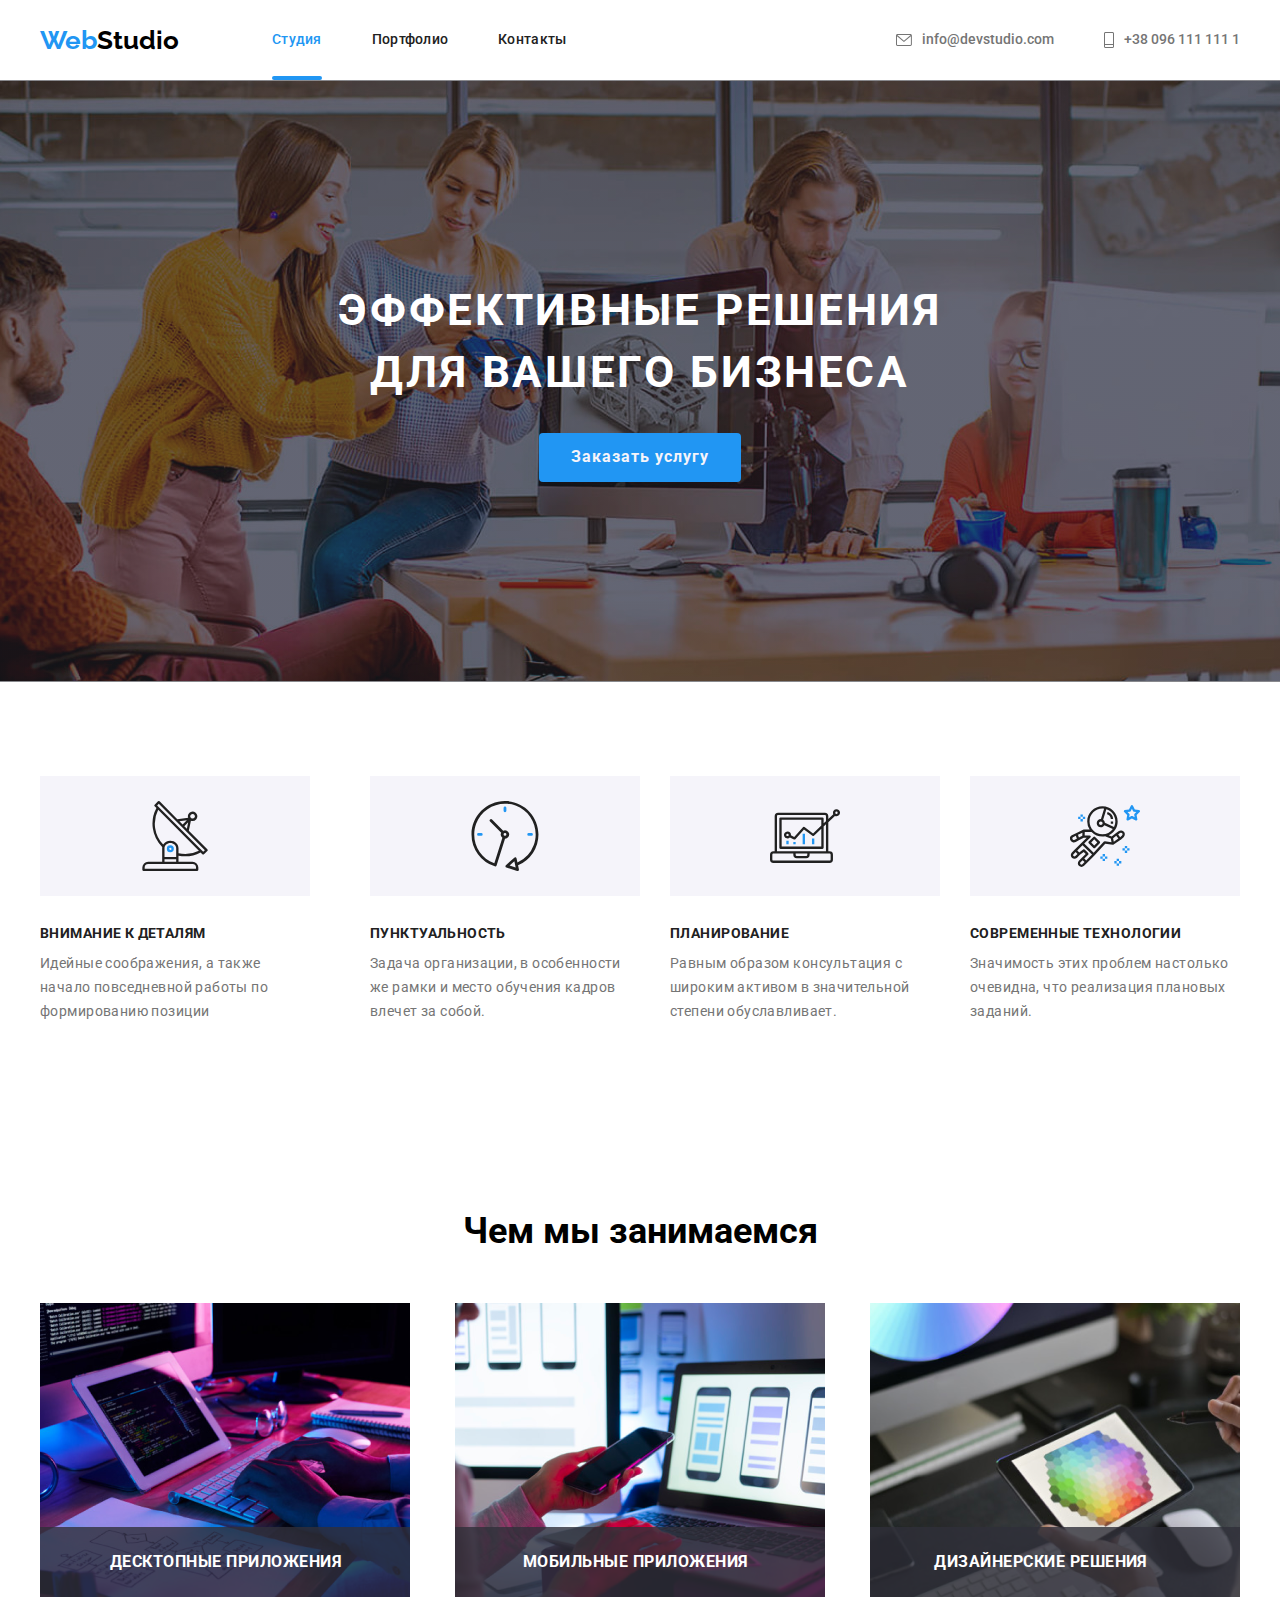
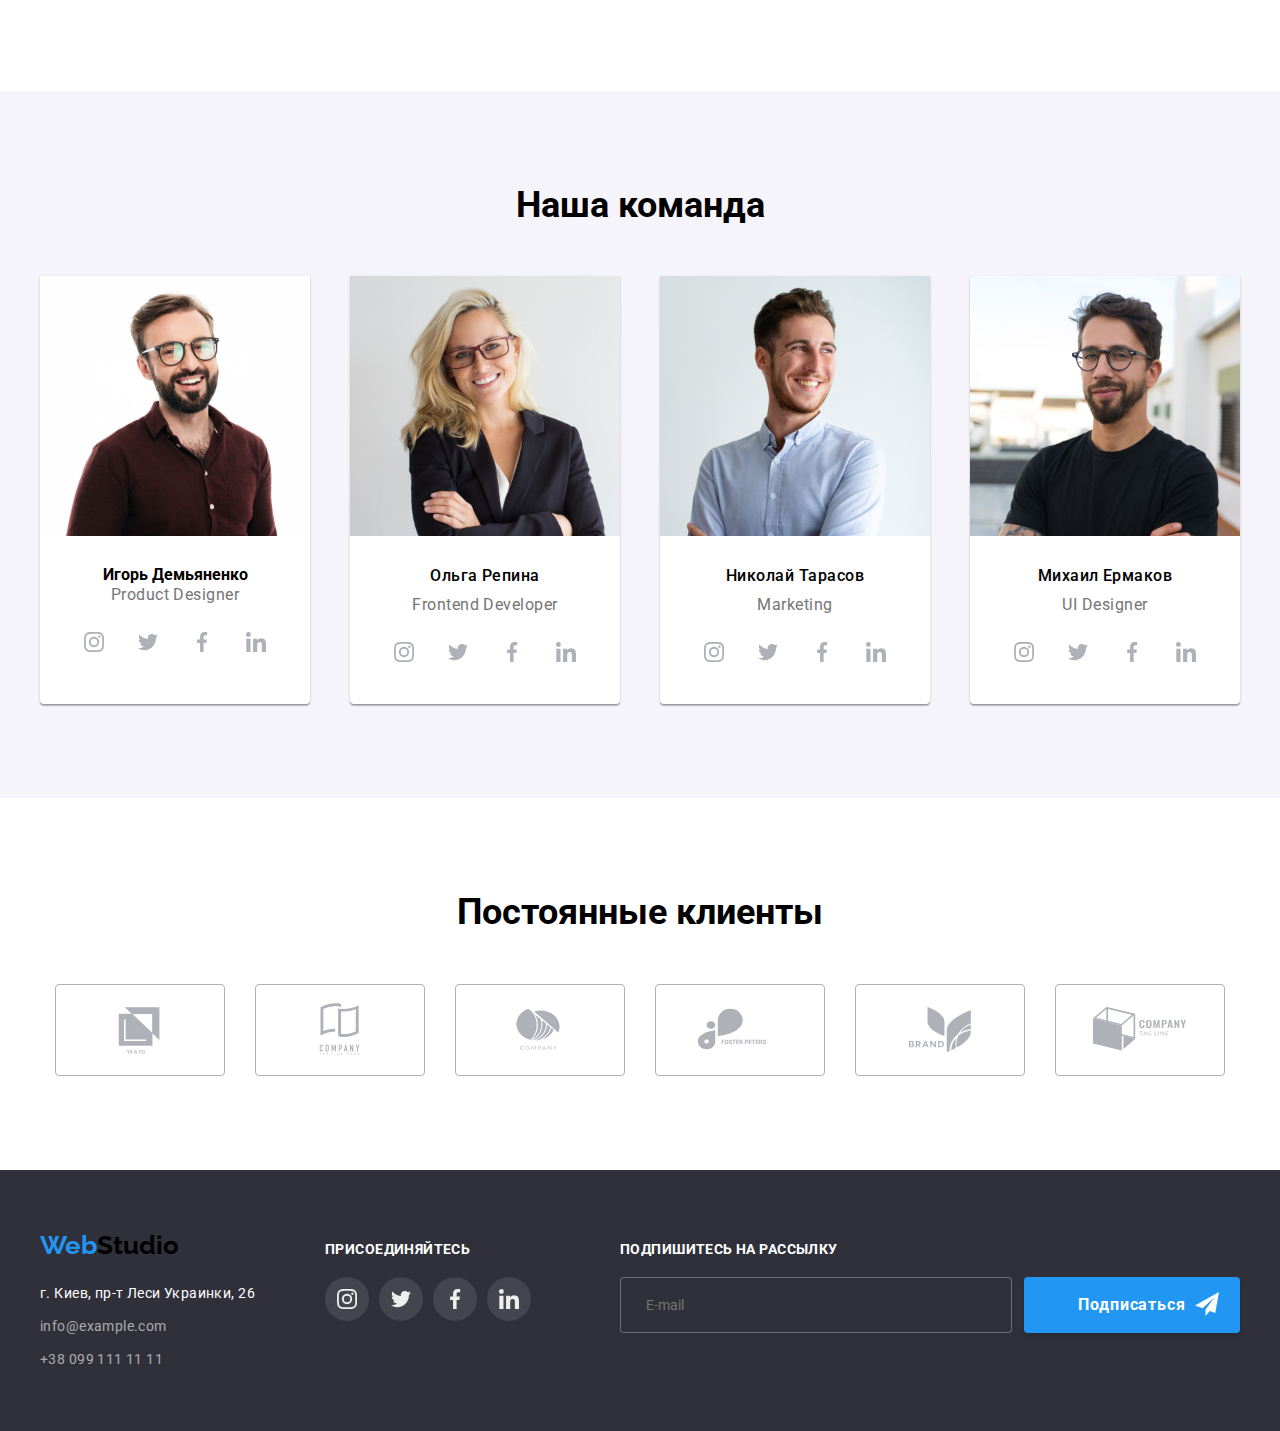
==== commit 95190e30: "процессор" ====
--- a/index.html
+++ b/index.html
@@ -7,7 +7,7 @@
  <title>WebStudio</title>
  <link href="https://fonts.googleapis.com/css2?family=Raleway:wght@700&family=Roboto:wght@400;500;700;900&display=swap" rel="stylesheet"> 
  <link rel="stylesheet" href="https://cdnjs.cloudflare.com/ajax/libs/modern-normalize/1.1.0/modern-normalize.min.css">
- <link rel="stylesheet" href="./css/styles.css"/>
+<link rel="stylesheet" href="./css/main.min.css"/>
  </head>
 
 <body>
--- a/css/main.min.css
+++ b/css/main.min.css
@@ -0,0 +1,2 @@
+:root{--primary-text-color: #212121;--title-text-color:#757575;--accent-color: #2196f3;--primary-bg-color:#F5F4FA}.section_visually-hidden{position:absolute;width:1px;height:1px;margin:-1px;padding:0;overflow:hidden;border:0;clip:rect(0 0 0 0)}h1,h2,h3,h4,h5,h6,p{margin:0px;padding:0px}.list{list-style:none;padding-left:0;margin:0}ul{list-style:none;margin:0;padding:0}.backdrop.is-hidden{opacity:0;pointer-events:none;visibility:hidden}.blok{padding-top:0}.textarea{resize:none}.name{color:#FFFFFF;margin-top:0px;margin-bottom:0px}a{text-decoration:none}body{font-family:Roboto,sans-serif;font-size:14px;background-color:var(--primary-text-color--);color:var(--primary-bg-color--)}*,*::before,*::after{box-sizing:inherit}.container{width:1200px;padding-left:15px;padding-right:15px;margin-left:auto;margin-right:auto}img{display:block;max-width:100%;height:auto}.footer{padding:60px 0 60px 0;background-color:#2F303A}.time{border-top:9px;color:rgba(255,255,255,0.6)}.map{color:#FFFFFF}.header-por{border-bottom:1px solid #ECECEC}.nav{display:flex;margin-left:93px}.color{color:#2196f3}.footer-container_podval{display:block}.footer-container_contact{margin-top:20px;margin-bottom:0px}.cooper{background-color:#F5F4FA}.but{justify-content:center;display:flex;align-items:center;margin-top:30px;margin-bottom:0}.hero .hero_button-header{margin-top:30px;font-weight:bold;padding:10px 32px;font-size:16px;letter-spacing:0.06em;border-radius:4px;line-height:1.8;color:var(--primary-bg-color);background-color:var(--accent-color);border:none}.hero_button-header:hover,.hero_button-header:focus{cursor:pointer}.page-header{display:flex}.page-header_site-nav{display:flex;align-items:center}.page-header_site-nav .page-header_item+.page-header_item{margin-left:50px}.page-header_item_link{position:relative}.page-header_site-nav .page-header_item_link{display:block;padding-top:32px;padding-bottom:32px;font-family:Roboto, sans-serif;font-weight:500;font-size:14px;line-height:1.14;letter-spacing:0.02em;color:var(--primary-text-color);transition-property:color;transition-duration:250ms;transition-timing-function:cubic-bezier(0.4, 0, 0.2, 1);text-decoration:none}.page-header_site-nav .page-header_item_link:hover,.page-header_site-nav .page-header_item_link:focus{color:var(--accent-color)}.page-header_logo{font-family:"Raleway", sans-serif;font-size:26px;line-height:1.19;text-decoration:none;margin-bottom:0px}.page-header_logos{font-size:26px;font-weight:bold;font-family:"Raleway", sans-serif}.page-header_communication{display:flex;line-height:1.14;color:var(--title-text-color);transition-property:color;transition-duration:250ms;transition-timing-function:cubic-bezier(0.4, 0, 0.2, 1);text-decoration:none}.page-header_contact-nav{display:inline-flex;margin-left:auto;padding-top:32px;padding-bottom:32px;font-family:Roboto, sans-serif;font-weight:500;line-height:1.14}.page-header_icon-item{fill:#757575;margin-right:10px;margin-left:50px}.page-header_icon-mail{margin-right:10px;fill:#757575;align-self:center}.page-header_contact-nav .page-header_item+.page-header_item{margin-left:50px}.page-header_communication:hover .page-header_icon-mail,.page-header_communication:focus .page-header_icon-mail{fill:#2196F3}.page-header_communication:hover .page-header_icon-item,.page-header_communication:focus .page-header_icon-item{fill:#2196F3}.page-header_communication:hover,.page-header_communication:focus{color:var(--accent-color)}.logo-second{color:#000000;font-weight:bold}.current::after{position:absolute;content:'';bottom:0;left:0;display:block;width:100%;height:4px;background-color:#2196F3;border-radius:2px}.hero{max-width:1600px;text-align:center;padding:200px 0 200px 0;margin:0 auto;background-repeat:no-repeat;background-position:center;background-color:#C4C4C4;background-image:linear-gradient(to bottom, rgba(47,48,58,0.4), rgba(47,48,58,0.4)),url(../images/hero.jpg)}.hero_hero-title{width:696px;margin:0 auto;text-align:center;font-size:44px;line-height:1.4;color:#FFFFFF;text-transform:uppercase;letter-spacing:0.06em}.hero_button-header{margin-top:30px;font-weight:bold;padding:10px 32px;font-size:16px;letter-spacing:0.06em;border-radius:4px;line-height:1.8;color:var(--primary-bg-color);background-color:var(--accent-color);border:none}.hero_button-header:hover,.hero_button-header:focus{cursor:pointer}.backdrop{z-index:10;position:fixed;top:0;left:0;width:100%;height:100%;background-color:rgba(0,0,0,0.2);opacity:1;transition:opacity 250ms cubic-bezier(0.4, 0, 0.2, 1)}.backdrop .is-hidden .modal{transform:translate(-50%, -50%) scale(0.9)}.section{padding-top:94px;padding-bottom:94px}.section_box-header{margin-top:0px;margin-bottom:50px;font-size:36px;line-height:1.16;text-align:center}.section_box-img{display:flex;justify-content:space-between}.section_box-img .section_item{width:370px;height:294px;left:215px}.section_label{position:relative}.section_label::before{content:'';position:absolute;display:inline-block;margin-top:224px;width:370px;height:70px;background-color:rgba(47,48,58,0.8);background-position:50% 100%}.section_name-label{position:absolute;top:85%;display:flex;transform:translateX(30%);color:#FFFFFF;text-transform:uppercase;letter-spacing:0.03em}.section{padding-top:94px;padding-bottom:94px}.section_featurest-list .section_item+.section_item{margin-left:30px}.section_section-title{font-size:14px;margin-top:0;margin-bottom:10px;letter-spacing:0.03em;text-transform:uppercase;font-weight:bold;font-style:700;line-height:1.14;color:var(--primary-text-color)}.section_featurest-list{display:flex;justify-content:space-between}.section_rectangia{background-color:var(--primary-bg-color);width:270px;height:120px;display:flex;justify-content:center;align-items:center;padding:25 100 25 100;margin-bottom:30px}.section_feature-text{font-family:"Roboto", sans-serif;font-size:14px;font-style:400;letter-spacing:0.03em;line-height:1.7;width:270px;color:var(--title-text-color)}.modal{position:relative;top:50%;left:50%;padding:40px;height:501px;width:448px;background-color:#FFFFFF;transform:translate(-50%, -50%) scale(1);transition:transform 250ms cubic-bezier(0.4, 0, 0.2, 1)}.modal_vector-modal{position:absolute;box-sizing:border-box;display:flex;justify-content:center;align-items:center;margin-left:490px;margin-top:8px;margin-right:8px;top:0;right:0;width:30px;height:30px;background-color:#FFFFFF;border-radius:50%;border:1px solid rgba(0,0,0,0.1);cursor:pointer}.modal_vector-modal:hover,.modal_vector-modal:focus{fill:#2196f3;transition:fill 250ms cubic-bezier(0.4, 0, 0.2, 1)}.modal_vector-icon{align-content:center}.modal_form-hd{text-align:center;margin-bottom:12px;border-top:40px;height:23px;line-height:1.15;font-weight:bold;font-size:20px;letter-spacing:0.03em;color:#212121}.modal--form-field{position:relative;display:flex;flex-direction:column;margin-bottom:10px}.modal--form-mail{position:relative;display:flex;flex-direction:column;margin-bottom:10px}.modal--form-field label{width:41px;margin-bottom:4px;font-size:12px;cursor:pointer;letter-spacing:0.01em;color:#757575}.modal--form-field input{outline:transparent;margin:0;width:auto;height:40px;border-radius:4px;border:1px solid rgba(33,33,33,0.2)}.modal--form-mail label{width:25px;margin-bottom:4px;font-size:12px;letter-spacing:0.01em;color:#757575;cursor:pointer}.modal--form-mail input{outline:transparent;width:auto;height:40px;margin:0;border-radius:4px;border:1px solid rgba(33,33,33,0.2)}.modal--form-field input:focus,.modal--form-field input:hover{border:1px solid #2196f3;transition:border 250ms cubic-bezier(0.4, 0, 0.2, 1);cursor:pointer}.modal--form-field:focus-within,.modal--form-field:hover{fill:#2196f3;transition:border 250ms cubic-bezier(0.4, 0, 0.2, 1);cursor:pointer}.modal--form-mail input:focus,.modal--form-mail input:hover{border:1px solid #2196f3;transition:border 250ms cubic-bezier(0.4, 0, 0.2, 1);cursor:pointer}.modal--form-mail:focus-within,.modal--form-mail:hover{fill:#2196f3;transition:border 250ms cubic-bezier(0.4, 0, 0.2, 1);cursor:pointer}.modal_com-field textarea:focus-within,.modal_com-field textarea:hover{border:1px solid #2196f3;transition:border 250ms cubic-bezier(0.4, 0, 0.2, 1);cursor:pointer;outline:transparent}.modal_com-field{display:flex;flex-direction:column}.modal_com-field label{margin-top:0px;width:80px;margin-bottom:4px;font-size:12px;letter-spacing:0.01em;cursor:pointer;color:#757575}.modal_com-field--comment{height:88px;resize:none;padding:12px 16px;border:1px solid rgba(33,33,33,0.2);border-radius:4px}.modal_chek-container--checkbox{-webkit-appearance:none;position:absolute}.modal_chek-container--chek{display:inline-block}.modal_chek-container--icon-chek{display:inline-block;width:16px;height:15px;border:2px solid #212121;border-radius:4px;cursor:pointer;transform:translateY(-3px)}.modal_chek-container--checkbox:checked+.modal_chek-container--icon-chek{border-color:#2196f3;background-color:#2196f3;background-image:url("../images/check.svg");background-size:contain;background-position:center;background-origin:border-box}.modal_chek-container{display:flex;justify-content:center;margin-top:20px}.modal_chek-container--sogl{text-decoration:underline}.modal_chek-container--name-chek{display:block;margin-left:7px;color:#757575;font-size:14px;width:auto;height:24px;letter-spacing:0.03em}.modal_but-centre{justify-content:center;display:flex;transform:translateY(37%)}.modal_but-modal{box-shadow:0px 4px 4px 0px rgba(0,0,0,0.15);font-weight:bold;padding:10px 56px;font-size:16px;letter-spacing:0.06em;border-radius:4px;line-height:1.8;color:var(--primary-bg-color);background-color:var(--accent-color);border:none;cursor:pointer}.modal--icon-form{position:absolute;top:55%;left:14px;display:inline-block}.modal_otstyp{padding-left:35px}.section{padding-top:94px;padding-bottom:94px}.section_team-card{justify-content:space-between;display:flex;background-color:var(--primary-bg-color);margin-top:50px}.section--srift{color:var(--title-text-color);font-family:"Roboto" , sans-serif;font-style:normal;font-weight:normal;font-size:16px;line-height:19px;text-align:center;letter-spacing:0.03em;margin-bottom:16px}.section--team{padding-top:30px;padding-bottom:30px}.section--text{margin-bottom:10px;font-weight:500;font-size:16px;line-height:19px;text-align:center;letter-spacing:0.03em}.section_team-header{margin:0;font-size:36px;text-align:center}.section_worker{background:#FFFFFF;box-shadow:0px 1px 3px rgba(0,0,0,0.12),0px 1px 1px rgba(0,0,0,0.14),0px 2px 1px rgba(0,0,0,0.2);border-radius:0px 0px 4px 4px;text-align:center;width:270px;height:428px}.section{padding-top:94px;padding-bottom:94px}.section_socials-link{display:flex;justify-content:center;align-items:center;width:44px;height:44px;background-color:#FFFFFF;border-radius:50%;background-size:20px;background-position:center;transition-property:color;transition-duration:250ms;transition-timing-function:cubic-bezier(0.4, 0, 0.2, 1)}.section_socials-link:hover .section--socials-icon,.section_socials-link:focus .section--socials-icon{background-color:#2196f3;fill:#FFFFFF}.section_socials-link:hover,.section_socials-link:focus{background-color:#2196f3}.section--socials-icon{fill:#AFB1B8}.section_socials{display:flex;justify-content:center}.section_socials-item:not(:last-child){margin-right:10px}.section{padding-top:94px;padding-bottom:94px}.section_constanta{display:flex;justify-content:center;padding-top:50px}.section_client{display:flex;justify-content:center;align-items:center;width:170px;height:92px;background-color:#FFFFFF;border:1px solid #AFB1B8;box-sizing:border-box;border-radius:4px;transition-property:color;transition-duration:250ms;transition-timing-function:cubic-bezier(0.4, 0, 0.2, 1)}.section--client-icon{fill:#AFB1B8}.section--client-item:not(:last-child){margin-right:30px}.section_client:hover .section--client-icon,.section_client:focus .section--client-icon{fill:#2196F3}.section_client:hover,.section_client:focus{border:1px solid #2196f3}.section{padding-top:94px;padding-bottom:94px}.section--title{font-weight:700;font-size:18px;line-height:2;margin-bottom:4px;letter-spacing:0.06em;color:var(--primary-text-color)}.section_portfolio{margin-top:-30px;padding:0;display:flex;flex-wrap:wrap;list-style:none}.section_span-shadow:hover,.section_span-shadow:focus{box-shadow:0px 1px 1px rgba(0,0,0,0.12),0px 4px 4px rgba(0,0,0,0.06),1px 4px 6px rgba(0,0,0,0.16)}.section_span-shadow{display:block}.section_filter-nav--but-shadow:hover,.section_filter-nav--but-shadow:focus{box-shadow:0px 3px 1px rgba(0,0,0,0.1),0px 1px 2px rgba(0,0,0,0.08),0px 2px 2px rgba(0,0,0,0.12)}.section_element{margin-left:30px;margin-top:30px;background:#FFFFFF;box-sizing:border-box;border-left:30px;border-right:30px;border-bottom:30px}.section--project{font-family:Roboto, sans-serif;font-weight:400;font-size:16px;line-height:1.87;letter-spacing:0.03em;color:var(--title-text-color);text-decoration:none;margin-top:0}.section_element .section--project{color:var(--title-text-color)}.section--box-bottom{border:1px solid #EEEEEE;padding-left:24px;padding-top:20px;padding-bottom:20px}.element .title{color:var(--primary-text-color)}.section{padding-top:94px;padding-bottom:94px}.section_filter-nav{margin-bottom:50px;text-align:center}.section_filter-nav--filter{background:#F5F4FA;border-radius:4px;font-family:Roboto, sans-serif;font-weight:500;font-size:16px;line-height:1.62;cursor:pointer;border:transparent;letter-spacing:0.03em;width:103px;height:38px;transition-property:color;transition-duration:250ms;transition-timing-function:cubic-bezier(0.4, 0, 0.2, 1)}.section_filter-nav .section_filter-nav--filter+.section_filter-nav--filter{margin-left:8px}.section .section_filter-nav--filter:hover,.section .section_filter-nav--filter:focus{color:var(--primary-bg-color);background-color:var(--accent-color)}.footer-container{display:flex;align-items:baseline}.footer-container_litter-contact{display:block;margin-bottom:9px;line-height:24px;letter-spacing:0.03em;text-decoration:none;font-style:normal}.footer-container_all-vector{display:inline-block;margin-left:70px}.footer-container_logo{font-family:"Raleway", sans-serif;font-size:26px;line-height:1.19;text-decoration:none;margin-bottom:0px}.footer-container_logos{font-size:26px;font-weight:bold;font-family:"Raleway", sans-serif}.footer-container_vector{margin-bottom:20px;text-transform:uppercase;color:#FFFFFF;font-weight:700;letter-spacing:0.03em}.footer-container_socials-footer{display:flex;justify-content:center;align-items:center;width:44px;height:44px;background-color:rgba(255,255,255,0.1);border-radius:50%;background-size:20px;background-position:center;transition-property:color;transition-duration:250ms;transition-timing-function:cubic-bezier(0.4, 0, 0.2, 1)}.footer-container_icon-footer{fill:#EEEEEE}.footer-container_socials-footer:hover,.footer-container_socials-footer:focus{background-color:#2196f3}.footer-container_point{margin-bottom:0px;line-height:24px;letter-spacing:0.03em;font-style:normal;border-top:9px;color:rgba(255,255,255,0.6)}.footer-container_form-container{margin-left:auto}.footer-container_all-form{display:flex}.footer-container_form-label{position:absolute}.footer-container_from-input{color:#EEEEEE;background-color:#2f303a;margin:0;width:358px;padding:16px;border-radius:4px;border:1px solid rgba(255,255,255,0.3)}.footer-container_form-btn{position:relative;justify-content:center;display:flex;align-items:center;font-weight:700;width:200px;height:50px;background-color:#2196F3;margin-left:12px;box-shadow:0px 4px 4px rgba(0,0,0,0.15);border-radius:4px;border-color:transparent;font-size:16px;line-height:1.88;letter-spacing:0.06em;color:#FFFFFF;cursor:pointer;transition:background-color 250ms cubic-bezier(0.4, 0, 0.2, 1)}.footer-container_icon-btn{position:absolute;margin-left:10px;align-self:baseline;transform:translate(70px, 12px)}.footer-container_from-name{margin-bottom:20px;text-transform:uppercase;color:#FFFFFF;font-weight:700;letter-spacing:0.03em}.footer-container_centre-btn{justify-content:center}.footer-container_cont-form{margin-left:auto}.form-btn:hover .form-btn:focus{outline:transparent;background-color:#188ce8}.section{padding-top:94px;padding-bottom:94px}.section_overlay{position:relative;overflow:hidden}.section--overlay-card{position:absolute;content:'';position:absolute;display:inline-block;top:0;left:0;width:100%;height:100%;background-color:rgba(33,150,243,0.9);transform:translateY(100%);transition:transform 250ms cubic-bezier(0.4, 0, 0.2, 1)}.section_element:hover .section--overlay-card{transform:translateY(0)}.section_overlay-text{display:block;font-weight:400;font-size:18px;line-height:1.5;letter-spacing:0.03em;color:#fff;padding-top:63px;padding-left:24px;transition:transform 250ms cubic-bezier(0.4, 0, 0.2, 1)}
+/*# sourceMappingURL=main.min.css.map */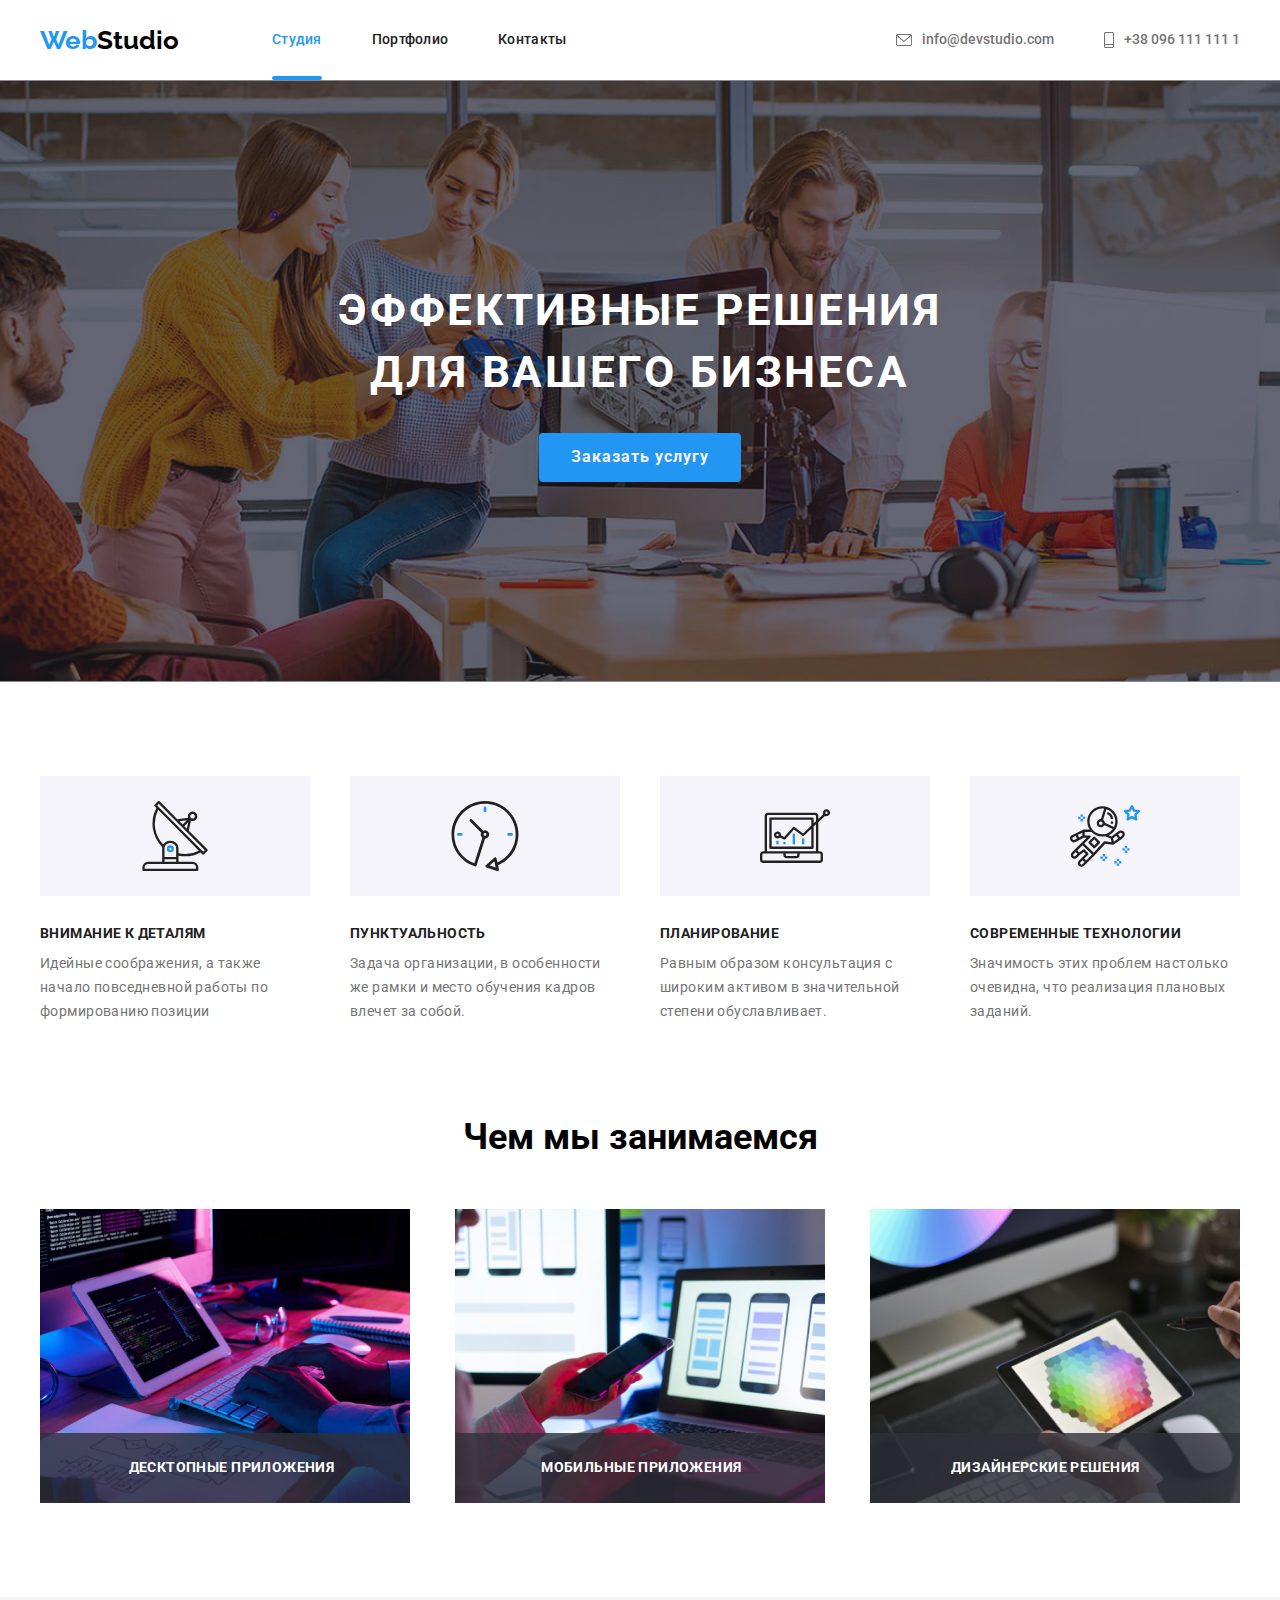
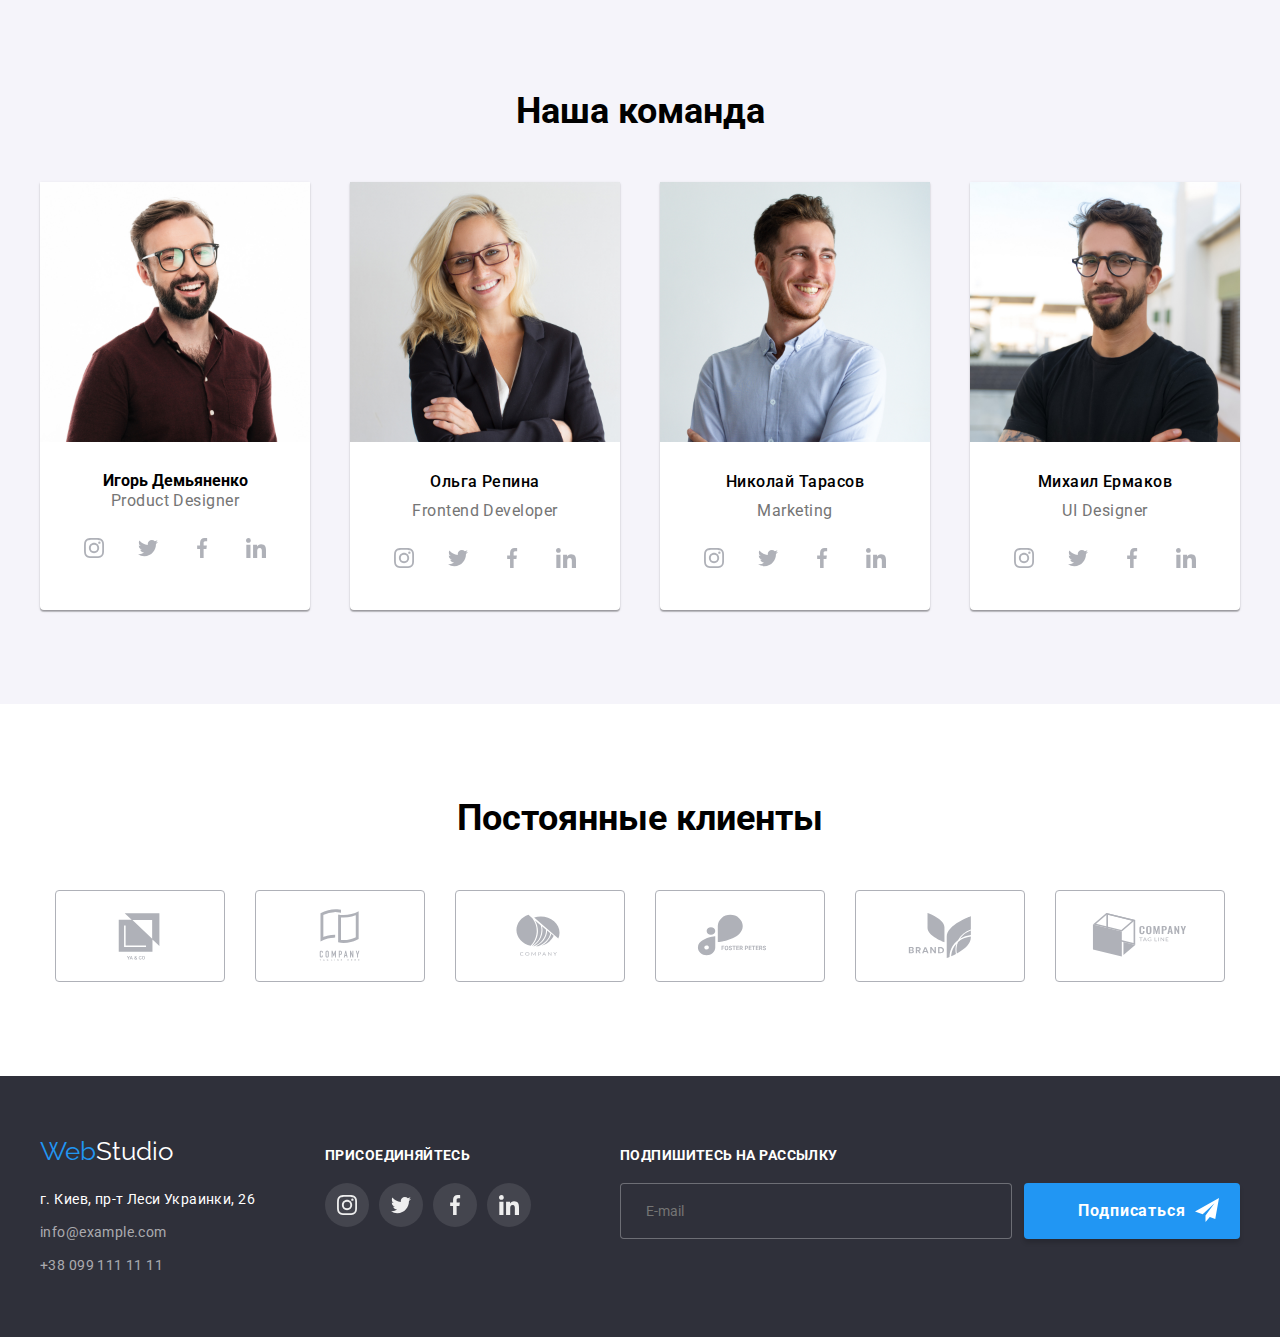
==== commit 56b5439c: "корректировка 1 по дз" ====
--- a/index.html
+++ b/index.html
@@ -16,28 +16,30 @@
  
   <header>
     <div  class="container page-header">
-    <nav class="page-header_site-nav">
-      <a href="./index.html" class="page-header_logo page-header_logos" lang="en" style= "color: #2196F3;">Web<span class="logo-second logos">Studio</span></a>
+    <nav class="page-header__site-nav">
+      <a href="./index.html" class="page-header__logo page-header__logos" lang="en" style= "color: #2196F3;">Web<span class="logo-second logos">Studio</span></a>
       <ul class="nav">
-            <li class="page-header_item">
-              <a href="./studio.tml" class="page-header_item_link  current" style= "color: #2196F3;">Студия</a>
+            <li class="page-header__item">
+              <a href="./studio.tml" class="page-header__item--link  page-header__item--current" style= "color: #2196F3;">Студия</a>
             </li>
-            <li class="page-header_item"><a href="./portfolio.html" class="page-header_item_link">Портфолио</a>
+            <li class="page-header__item">
+              <a href="./portfolio.html" class="page-header__item--link">Портфолио</a>
             </li>
-            <li class="page-header_item"><a href="" class="page-header_item_link">Контакты</a>
+            <li class="page-header__item">
+              <a href="" class="page-header__item--link">Контакты</a>
             </li>
           </ul>
       </nav>
       
-        <ul class="page-header_contact-nav">
+        <ul class="page-header__contact-nav">
         <li>
-           <a class="page-header_communication" href="mailto:info@devstudio.com" > 
-              <svg class="page-header_icon-mail" width = "16" height = "12" >
+           <a class="page-header__communication" href="mailto:info@devstudio.com" > 
+              <svg class="page-header__icon-mail" width = "16" height = "12" >
             <use href="./images/icons.svg#envelope"></use>
           </svg>info@devstudio.com</a>
         </li>
        <li>
-          <a class="page-header_communication"   href="tel:+380961111111" ><svg class="page-header_icon-item" width = "10" height = "16">
+          <a class="page-header__communication"   href="tel:+380961111111" ><svg class="page-header__icon-item" width = "10" height = "16">
             <use href="./images/icons.svg#smartfone"></use></svg>+38 096 111 111 1 </a>
           </li>
          </ul>
@@ -49,8 +51,8 @@
 
 <section class="hero">
   <div class="container">
-  <h1 class="hero_hero-title">Эффективные решения  для вашего бизнеса</h1>
- <button type="button" class="hero_button-header" data-modal-open>Заказать услугу</button>
+  <h1 class="hero__hero-title">Эффективные решения  для вашего бизнеса</h1>
+ <button type="button" class="hero__button-header" data-modal-open>Заказать услугу</button>
 </div>
 </section>
 
@@ -58,70 +60,70 @@
 
 <section class="section">
   <div class="container">
-<h2 class="section_visually-hidden"> Характеристики </h2>
-   <ul class="section_featurest-list">
-   <li class="section_item ">
-     <div class=" section_rectangia ">
+<h2 class="section__visually-hidden"> Характеристики </h2>
+   <ul class="section__featurest-list">
+   <li class="section__item ">
+     <div class=" section__rectangia ">
     <svg  width = "70" height = "70">
       <use href="./images/icons.svg#antenna"></use>
     </svg>
   </div>
-    <h3 class="section_section-title"> Внимание к деталям </h3>
-     <p class="section_feature-text"> Идейные соображения, а также начало повседневной работы по формированию позиции</p>
-  </li>
-  <li class="section_item">
-    <div class=" section_rectangia ">
+    <h3 class="section__section-title"> Внимание к деталям </h3>
+     <p class="section__feature-text"> Идейные соображения, а также начало повседневной работы по формированию позиции</p>
+  </li>
+  <li class="section__item">
+    <div class=" section__rectangia ">
     <svg  width = "70" height = "70">
       <use href="./images/icons.svg#clock"></use>
     </svg>
     </div>
-    <h3 class="section_section-title">Пунктуальность</h3>
-    <p class="section_feature-text"> Задача организации, в особенности же рамки и место обучения кадров влечет за собой. </p>
+    <h3 class="section__section-title">Пунктуальность</h3>
+    <p class="section__feature-text"> Задача организации, в особенности же рамки и место обучения кадров влечет за собой. </p>
   </li>
   
-  <li class="sectoin_item">
-    <div class=" section_rectangia ">
+  <li class="sectoin__item">
+    <div class=" section__rectangia ">
     <svg  width = "70" height = "70">
       <use href="./images/icons.svg#diagram"></use>
     </svg>
     </div>
-    <h3 class="section_section-title">Планирование</h3>
-     <p class="section_feature-text"> Равным образом консультация с широким активом в значительной степени обуславливает.</p>
-  </li>
- <li class="section_item">
-  <div class="section_rectangia">
+    <h3 class="section__section-title">Планирование</h3>
+     <p class="section__feature-text"> Равным образом консультация с широким активом в значительной степени обуславливает.</p>
+  </li>
+ <li class="section__item">
+  <div class="section__rectangia">
   <svg  width = "70" height = "70">
     <use href="./images/icons.svg#astronaut"></use>
   </svg>
   </div>
-      <h3 class="section_section-title">Современные технологии</h3>
-      <p class="section_feature-text">Значимость этих проблем настолько очевидна, что реализация плановых заданий.</p>
+      <h3 class="section__section-title">Современные технологии</h3>
+      <p class="section__feature-text">Значимость этих проблем настолько очевидна, что реализация плановых заданий.</p>
 </li>
   </ul>
 </div>
 </section>
  
 <!-- Деятельность -->
-<section class="section  blok">
+<section class="section-box">
   <div class="container">
- <h2 class="section_box-header"> Чем мы занимаемся</h2>
-  <ul class="section_box-img">
-   <li class="section_item">
-     <div class="section_label">
+ <h2 class="section-box__box-header"> Чем мы занимаемся</h2>
+  <ul class="section-box__box-img">
+   <li class="section-box__item">
+     <div class="section-box__label">
      <img src="./images/img(3).png" alt="Набор кода в программе" width="370">
-    <h3 class="section_name-label">Десктопные приложения</h3>
+    <h3 class="section-box__name-label">Десктопные приложения</h3>
 </div>
 </li>
-<li class="section_item">
-  <div class="section_label">
+<li class="section-box__item">
+  <div class="section-box__label">
   <img src="./images/img(4).png" alt="Процесс работы телефон с компьютером" width="370">
-  <h3 class="section_name-label"> Мобильные приложения</h3>
+  <h3 class="section-box__name-label"> Мобильные приложения</h3>
 </div>
 </li>
-  <li class="section_item">
-    <div class="section_label">
+  <li class="section-box__item">
+    <div class="section-box__label">
     <img src="./images/img(5).png" alt="Работа с графикой" width="370"> 
-    <h3 class="section_name-label">Дизайнерские решения</h3>
+    <h3 class="section-box__name-label">Дизайнерские решения</h3>
   </div>
 </li>
 </ul>
@@ -132,36 +134,36 @@
 
   <section class="section cooper">
     <div class="container">
-    <h2 class="section_team-header"> Наша команда </h2>
-<ul class="section_team-card">
-    <li class="section_worker"> <img src="./images/demynenko.jpg" alt="Фото Демьяненко" width="270">
+    <h2 class="section__team-header"> Наша команда </h2>
+<ul class="section__team-card">
+    <li class="section__worker"> <img src="./images/demynenko.jpg" alt="Фото Демьяненко" width="270">
     <div class="section--team">
     <h3 class="sectoin--text">Игорь Демьяненко</h3> 
     <p class="section--srift"> Product Designer</p>
-     <ul class="section_socials">
-       <li class="section_socials-item">
-         <a class="section_socials-link" href="">
+     <ul class="section__socials">
+       <li class="section__socials-item">
+         <a class="section__socials-link" href="">
       <svg class="section--socials-icon"  width="20" height="20" >
         <use href="./images/icons.svg#instagram" width = "20px" height = "20px"></use>
       </svg>
     </a>
     </li>
-    <li class="section_socials-item">
-      <a class="section_socials-link" href="">
+    <li class="section__socials-item">
+      <a class="section__socials-link" href="">
       <svg class="section--socials-icon"  width="20" height="20">
         <use href="./images/icons.svg#twitter"></use>
       </svg>
       </a>
     </li>
-    <li class="section_socials-item">
-      <a class="section_socials-link" href="">
+    <li class="section__socials-item">
+      <a class="section__socials-link" href="">
       <svg class="section--socials-icon"  width="20" height="20">
         <use href="./images/icons.svg#facebook"></use>
       </svg>
     </a>
     </li>
-    <li class="section_socials-item">
-      <a class="section_socials-link" href="">
+    <li class="section__socials-item">
+      <a class="section__socials-link" href="">
       <svg class="section--socials-icon"  width="20" height="20">
         <use href="./images/icons.svg#linkedin"></use>
       </svg>
@@ -170,34 +172,34 @@
     </ul>
 </div>
   </li>
-  <li class="section_worker"> <img  src="./images/repina.jpg" alt="Фото Репина" width="270">
+  <li class="section__worker"> <img  src="./images/repina.jpg" alt="Фото Репина" width="270">
       <div class="section--team">
     <h3 class="section--text"> Ольга Репина </h3> 
      <p class="section--srift">Frontend Developer </p> 
-     <ul class="section_socials">
-      <li class="section_socials-item">
-        <a class="section_socials-link" href="">
+     <ul class="section__socials">
+      <li class="section__socials-item">
+        <a class="section__socials-link" href="">
      <svg class="section--socials-icon"  width="20" height="20" >
        <use href="./images/icons.svg#instagram" width = "20px" height = "20px"></use>
      </svg>
    </a>
    </li>
-   <li class="section_socials-item">
-     <a class="section_socials-link" href="">
+   <li class="section__socials-item">
+     <a class="section__socials-link" href="">
      <svg class="section--socials-icon"  width="20" height="20">
        <use href="./images/icons.svg#twitter"></use>
      </svg>
      </a>
    </li>
-   <li class="section_socials-item">
-     <a class="section_socials-link" href="">
+   <li class="section__socials-item">
+     <a class="section__socials-link" href="">
      <svg class="section--socials-icon"  width="20" height="20">
        <use href="./images/icons.svg#facebook"></use>
      </svg>
    </a>
    </li>
-   <li class="section_socials-item">
-     <a class="section_socials-link" href="">
+   <li class="section__socials-item">
+     <a class="section__socials-link" href="">
      <svg class="section--socials-icon"  width="20" height="20">
        <use href="./images/icons.svg#linkedin"></use>
      </svg>
@@ -206,34 +208,34 @@
    </ul>
     </div>
   </li>
-    <li class="section_worker"> <img src="./images/tarasov.jpg" alt="Фото Тарасов" width="270">
+    <li class="section__worker"> <img src="./images/tarasov.jpg" alt="Фото Тарасов" width="270">
       <div class="section--team">
      <h3 class="section--text"> Николай Тарасов </h3> 
      <p class="section--srift"> Marketing </p>
-     <ul class="section_socials">
-      <li class="section_socials-item">
-        <a class="section_socials-link" href="">
+     <ul class="section__socials">
+      <li class="section__socials-item">
+        <a class="section__socials-link" href="">
      <svg class="section--socials-icon"  width="20" height="20" >
        <use href="./images/icons.svg#instagram" width = "20px" height = "20px"></use>
      </svg>
    </a>
    </li>
-   <li class="section_socials-item">
-     <a class="section_socials-link" href="">
+   <li class="section__socials-item">
+     <a class="section__socials-link" href="">
      <svg class="section--socials-icon"  width="20" height="20">
        <use href="./images/icons.svg#twitter"></use>
      </svg>
      </a>
    </li>
-   <li class="section_socials-item">
-     <a class="section_socials-link" href="">
+   <li class="section__socials-item">
+     <a class="section__socials-link" href="">
      <svg class="section--socials-icon"  width="20" height="20">
        <use href="./images/icons.svg#facebook"></use>
      </svg>
    </a>
    </li>
-   <li class="section_socials-item">
-     <a class="section_socials-link" href="">
+   <li class="section__socials-item">
+     <a class="section__socials-link" href="">
      <svg class="section--socials-icon"  width="20" height="20">
        <use href="./images/icons.svg#linkedin"></use>
      </svg>
@@ -242,34 +244,34 @@
    </ul>
     </div>
    </li>
-    <li class="section_worker"> <img src="./images/ermakov.jpg" alt="Фото Ермаков" width="270">
+    <li class="section__worker"> <img src="./images/ermakov.jpg" alt="Фото Ермаков" width="270">
       <div class="section--team">
       <h3 class="section--text"> Михаил Ермаков </h3> 
      <p class="section--srift"> UI Designer </p> 
-     <ul class="section_socials">
-      <li class="section_socials-item">
-        <a class="section_socials-link" href="">
+     <ul class="section__socials">
+      <li class="section__socials-item">
+        <a class="section__socials-link" href="">
      <svg class="section--socials-icon"  width="20" height="20" >
        <use href="./images/icons.svg#instagram" width = "20px" height = "20px"></use>
      </svg>
    </a>
    </li>
-   <li class="section_socials-item">
-     <a class="section_socials-link" href="">
+   <li class="section__socials-item">
+     <a class="section__socials-link" href="">
      <svg class="section--socials-icon"  width="20" height="20">
        <use href="./images/icons.svg#twitter"></use>
      </svg>
      </a>
    </li>
-   <li class="section_socials-item">
-     <a class="section_socials-link" href="">
+   <li class="section__socials-item">
+     <a class="section__socials-link" href="">
      <svg class="section--socials-icon"  width="20" height="20">
        <use href="./images/icons.svg#facebook"></use>
      </svg>
    </a>
    </li>
-   <li class="section_socials-item">
-     <a class="section_socials-link" href="">
+   <li class="section__socials-item">
+     <a class="section__socials-link" href="">
      <svg class="section--socials-icon"  width="20" height="20">
        <use href="./images/icons.svg#linkedin"></use>
      </svg>
@@ -284,10 +286,10 @@
 
 <section class="section">
 <div class="container">
-<h2 class="section_team-header"> Постоянные клиенты </h2>
-<ul class="section_constanta">
-  <li class="section--client-item">
-    <a class="section_client" href="">
+<h2 class="section__team-header"> Постоянные клиенты </h2>
+<ul class="section__constanta">
+  <li class="section--client-item">
+    <a class="section__client" href="">
       <svg class="section--client-icon" width="106" height="60" >
         <use href="./images/icons.svg#Logo6">
       </use>
@@ -295,7 +297,7 @@
     </a>
   </li>
   <li class="section--client-item">
-    <a class="section_client"  href="">
+    <a class="section__client"  href="">
       <svg class="section--client-icon" width="106" height="60">
         <use href="./images/icons.svg#Logo4">
       </use>
@@ -303,7 +305,7 @@
     </a>
   </li>
   <li class="section--client-item">
-    <a class="section_client" href="">
+    <a class="section__client" href="">
       <svg class="section--client-icon" width="106" height="60" >
         <use href="./images/icons.svg#Logo3">
       </use>
@@ -311,7 +313,7 @@
     </a>
   </li>
   <li class="section--client-item">
-    <a class="section_client"  href="">
+    <a class="section__client"  href="">
       <svg class="section--client-icon" width="106" height="60" >
         <use href="./images/icons.svg#Logo2">
       </use>
@@ -319,7 +321,7 @@
     </a>
   </li>
   <li class="section--client-item">
-    <a class="section_client"  href="">
+    <a class="section__client"  href="">
       <svg class="section--client-icon" width="106" height="60">
         <use href="./images/icons.svg#Logo1">
       </use>
@@ -327,7 +329,7 @@
     </a>
   </li>
   <li class="section--client-item">
-    <a class="section_client"  href="">
+    <a class="section__client"  href="">
       <svg class="section--client-icon" width="106" height="60">
         <use href="./images/icons.svg#Logo">
       </use>
@@ -341,50 +343,50 @@
 
 <div class="backdrop  is-hidden" data-modal>
 <div class="modal">
-  <button class="modal_vector-modal" name="button" data-modal-close>
-    <svg  class="modal_vector-icon" width = "11" height = "11"  >
+  <button class="modal__vector-modal" name="button" data-modal-close>
+    <svg  class="modal__vector-icon" width = "11" height = "11"  >
       <use href="./images/symbol-defs.svg#Vector2"></use>
     </svg>
    </button>
-  <p class="modal_form-hd">Оставьте свои данные,мы вам перезвоним</p>
+  <p class="modal__form-hd">Оставьте свои данные,мы вам перезвоним</p>
     <form>
       <div class="modal--form-field">
       <label for="name">Имя</label>
      <svg class="modal--icon-form"   width = "12" height = "12" >
         <use href="./images/icons.svg#Name"></use>
       </svg>
-      <input type="text" class="modal_otstyp" name="name" id="name" autofocus />  
+      <input type="text" class="modal__otstyp" name="name" id="name" autofocus />  
      </div>
     <div class="modal--form-field">
     <label for="tel">Телефон</label>
     <svg class="modal--icon-form"   width = "13" height = "13" >
       <use  href="./images/icons.svg#tel"></use>
     </svg>
-   <input type="tel" class="modal_otstyp" name="tel" id="tel"  />
+   <input type="tel" class="modal__otstyp" name="tel" id="tel"  />
 </div>
    <div class="modal--form-mail">
     <label for="email">Почта</label>
     <svg class="modal--icon-form"   width = "15" height = "12">
       <use href="./images/icons.svg#email"></use>
     </svg>
-    <input type="email"  class="modal_otstyp"  name="email" id="email"  />
+    <input type="email"  class="modal__otstyp"  name="email" id="email"  />
    </div>
    
-   <div class="modal_com-field">
+   <div class="modal__com-field">
     <label for="comment">Комментарий</label>
-   <textarea class="modal_com-field--comment"   name="comment" id="comment"   placeholder="Введите текст"></textarea>
+   <textarea class="modal__com-field--comment"   name="comment" id="comment"   placeholder="Введите текст"></textarea>
    </div>
-   <div class="modal_chek-container">
-   <label class="modal_chek-container--chek">
-   <input type="checkbox" class="modal_chek-container--checkbox" name="comment" value="" />
-   <span class="modal_chek-container--icon-chek"> </span>
+   <div class="modal__chek-container">
+   <label class="modal__chek-container--chek">
+   <input type="checkbox" class="modal__chek-container--checkbox" name="comment" value="" />
+   <span class="modal__chek-container--icon-chek"> </span>
   </label>
   <div>
-  <span class="modal_chek-container--name-chek">Соглашаюсь с рассылкой и принимаю <span class="modal_chek-container--sogl" style ="color: #2196f3"> Условия договора</span></span>
-</div>
-</div>
-<div class="modal_but-centre">
-   <button  class="modal_but-modal" type="submit">Отправить</button>
+  <span class="modal__chek-container--name-chek">Соглашаюсь с рассылкой и принимаю <span class="modal__chek-container--sogl" style ="color: #2196f3"> Условия договора</span></span>
+</div>
+</div>
+<div class="modal__but-centre">
+   <button  class="modal__but-modal" type="submit">Отправить</button>
  </div>
     </form>
   </div>
@@ -393,45 +395,45 @@
 <footer>
   <div class="footer">
        <div class="container  footer-container">
-      <div class="footer-container_podval">
-     <a href="./index.html" class="footer-container_logo footer-container_logos" lang="en" style="color: #2196F3;">Web<span class="logo-second name  logos">Studio</span></a>
+      <div class="footer-container__podval">
+     <a href="./index.html" class="footer-container__logo footer-container_logos" lang="en" style="color: #2196F3;">Web<span class="footer-container_logo-second  name  logos">Studio</span></a>
       <address>
-       <ul class="footer-container_contact">
-      <li > <a class="footer-container_litter-contact  map" href="https://www.google.com/maps/place/%D0%B1%D1%83%D0%BB.+%D0%9B%D0%B5%D1%81%D0%B8+%D0%A3%D0%BA%D1%80%D0%B0%D0%B8%D0%BD%D0%BA%D0%B8,+26,+%D0%9A%D0%B8%D0%B5%D0%B2,+02000/@50.4265807,30.5361971,17z/data=!3m1!4b1!4m5!3m4!1s0x40d4cf0e033ecbe9:0x57a4dffefec77da0!8m2!3d50.4265807!4d30.5383858">г. Киев, пр-т Леси Украинки, 26</a></li>
-      <li > <a class="footer-container_litter-contact  time" href="mailto:info@example.com"> info@example.com </a></li>
-      <li > <a class="footer-container_point" href="tel:+380991111111"> +38 099 111 11 11 </a></li>
+       <ul class="footer-container__contact">
+      <li > <a class="footer-container__litter-contact  map" href="https://www.google.com/maps/place/%D0%B1%D1%83%D0%BB.+%D0%9B%D0%B5%D1%81%D0%B8+%D0%A3%D0%BA%D1%80%D0%B0%D0%B8%D0%BD%D0%BA%D0%B8,+26,+%D0%9A%D0%B8%D0%B5%D0%B2,+02000/@50.4265807,30.5361971,17z/data=!3m1!4b1!4m5!3m4!1s0x40d4cf0e033ecbe9:0x57a4dffefec77da0!8m2!3d50.4265807!4d30.5383858">г. Киев, пр-т Леси Украинки, 26</a></li>
+      <li > <a class="footer-container__litter-contact  time" href="mailto:info@example.com"> info@example.com </a></li>
+      <li > <a class="footer-container__point" href="tel:+380991111111"> +38 099 111 11 11 </a></li>
 </ul>
 </address>
 </div>
 
-<div class="footer-container_all-vector">
- <p class="footer-container_vector">присоединяйтесь</p>
+<div class="footer-container__all-vector">
+ <p class="footer-container__vector">присоединяйтесь</p>
    
-  <ul class="section_socials">
-    <li class="section_socials-item">
-      <a class="footer-container_socials-footer" href="">
-   <svg class="footer-container_icon-footer"  width="20" height="20" >
+  <ul class="section__socials">
+    <li class="section__socials-item">
+      <a class="footer-container__socials-footer" href="">
+   <svg class="footer-container__icon-footer"  width="20" height="20" >
      <use href="./images/icons.svg#instagram" width = "20" height = "20"></use>
    </svg>
  </a>
  </li>
- <li class="section_socials-item">
-   <a class="footer-container_socials-footer" href="">
-   <svg class="footer-container_icon-footer"  width="20" height="20">
+ <li class="section__socials-item">
+   <a class="footer-container__socials-footer" href="">
+   <svg class="footer-container__icon-footer"  width="20" height="20">
      <use href="./images/icons.svg#twitter"></use>
    </svg>
    </a>
  </li>
- <li class="section_socials-item">
-   <a class="footer-container_socials-footer" href="">
-   <svg class="footer-container_icon-footer"  width="20" height="20">
+ <li class="section__socials-item">
+   <a class="footer-container__socials-footer" href="">
+   <svg class="footer-container__icon-footer"  width="20" height="20">
      <use href="./images/icons.svg#facebook"></use>
    </svg>
  </a>
  </li>
- <li class="section_socials-item">
-   <a class="footer-container_socials-footer" href="">
-   <svg class="footer-container_icon-footer"  width="20" height="20">
+ <li class="section__socials-item">
+   <a class="footer-container__socials-footer" href="">
+   <svg class="footer-container__icon-footer"  width="20" height="20">
      <use href="./images/icons.svg#linkedin"></use>
    </svg>
    </a>
@@ -439,13 +441,13 @@
  </ul>
 </div>
 
-<form class="footer-container_form-container" >
-<p class="footer-container_from-name">Подпишитесь на рассылку</p>
-  <div class="footer-container_all-form">
- <input type="email" class="footer-container_from-input"  name="mail" placeholder="   E-mail  " />   
-<div class="footer-container_centre-btn">
-  <button class="footer-container_form-btn" type="submit">Подписаться
-    <svg  class="footer-container_icon-btn" width="24"  height="24">
+<form class="footer-container__form-container" >
+<p class="footer-container__from-name">Подпишитесь на рассылку</p>
+  <div class="footer-container__all-form">
+ <input type="email" class="footer-container__from-input"  name="mail" placeholder="   E-mail  " />   
+<div class="footer-container__centre-btn">
+  <button class="footer-container__form-btn" type="submit">Подписаться
+    <svg  class="footer-container__icon-btn" width="24"  height="24">
       <use   href="./images/telegram.svg#telegram"></use>
     </svg>
   </button>
--- a/css/main.min.css
+++ b/css/main.min.css
@@ -1,2 +1,2 @@
-:root{--primary-text-color: #212121;--title-text-color:#757575;--accent-color: #2196f3;--primary-bg-color:#F5F4FA}.section_visually-hidden{position:absolute;width:1px;height:1px;margin:-1px;padding:0;overflow:hidden;border:0;clip:rect(0 0 0 0)}h1,h2,h3,h4,h5,h6,p{margin:0px;padding:0px}.list{list-style:none;padding-left:0;margin:0}ul{list-style:none;margin:0;padding:0}.backdrop.is-hidden{opacity:0;pointer-events:none;visibility:hidden}.blok{padding-top:0}.textarea{resize:none}.name{color:#FFFFFF;margin-top:0px;margin-bottom:0px}a{text-decoration:none}body{font-family:Roboto,sans-serif;font-size:14px;background-color:var(--primary-text-color--);color:var(--primary-bg-color--)}*,*::before,*::after{box-sizing:inherit}.container{width:1200px;padding-left:15px;padding-right:15px;margin-left:auto;margin-right:auto}img{display:block;max-width:100%;height:auto}.footer{padding:60px 0 60px 0;background-color:#2F303A}.time{border-top:9px;color:rgba(255,255,255,0.6)}.map{color:#FFFFFF}.header-por{border-bottom:1px solid #ECECEC}.nav{display:flex;margin-left:93px}.color{color:#2196f3}.footer-container_podval{display:block}.footer-container_contact{margin-top:20px;margin-bottom:0px}.cooper{background-color:#F5F4FA}.but{justify-content:center;display:flex;align-items:center;margin-top:30px;margin-bottom:0}.hero .hero_button-header{margin-top:30px;font-weight:bold;padding:10px 32px;font-size:16px;letter-spacing:0.06em;border-radius:4px;line-height:1.8;color:var(--primary-bg-color);background-color:var(--accent-color);border:none}.hero_button-header:hover,.hero_button-header:focus{cursor:pointer}.page-header{display:flex}.page-header_site-nav{display:flex;align-items:center}.page-header_site-nav .page-header_item+.page-header_item{margin-left:50px}.page-header_item_link{position:relative}.page-header_site-nav .page-header_item_link{display:block;padding-top:32px;padding-bottom:32px;font-family:Roboto, sans-serif;font-weight:500;font-size:14px;line-height:1.14;letter-spacing:0.02em;color:var(--primary-text-color);transition-property:color;transition-duration:250ms;transition-timing-function:cubic-bezier(0.4, 0, 0.2, 1);text-decoration:none}.page-header_site-nav .page-header_item_link:hover,.page-header_site-nav .page-header_item_link:focus{color:var(--accent-color)}.page-header_logo{font-family:"Raleway", sans-serif;font-size:26px;line-height:1.19;text-decoration:none;margin-bottom:0px}.page-header_logos{font-size:26px;font-weight:bold;font-family:"Raleway", sans-serif}.page-header_communication{display:flex;line-height:1.14;color:var(--title-text-color);transition-property:color;transition-duration:250ms;transition-timing-function:cubic-bezier(0.4, 0, 0.2, 1);text-decoration:none}.page-header_contact-nav{display:inline-flex;margin-left:auto;padding-top:32px;padding-bottom:32px;font-family:Roboto, sans-serif;font-weight:500;line-height:1.14}.page-header_icon-item{fill:#757575;margin-right:10px;margin-left:50px}.page-header_icon-mail{margin-right:10px;fill:#757575;align-self:center}.page-header_contact-nav .page-header_item+.page-header_item{margin-left:50px}.page-header_communication:hover .page-header_icon-mail,.page-header_communication:focus .page-header_icon-mail{fill:#2196F3}.page-header_communication:hover .page-header_icon-item,.page-header_communication:focus .page-header_icon-item{fill:#2196F3}.page-header_communication:hover,.page-header_communication:focus{color:var(--accent-color)}.logo-second{color:#000000;font-weight:bold}.current::after{position:absolute;content:'';bottom:0;left:0;display:block;width:100%;height:4px;background-color:#2196F3;border-radius:2px}.hero{max-width:1600px;text-align:center;padding:200px 0 200px 0;margin:0 auto;background-repeat:no-repeat;background-position:center;background-color:#C4C4C4;background-image:linear-gradient(to bottom, rgba(47,48,58,0.4), rgba(47,48,58,0.4)),url(../images/hero.jpg)}.hero_hero-title{width:696px;margin:0 auto;text-align:center;font-size:44px;line-height:1.4;color:#FFFFFF;text-transform:uppercase;letter-spacing:0.06em}.hero_button-header{margin-top:30px;font-weight:bold;padding:10px 32px;font-size:16px;letter-spacing:0.06em;border-radius:4px;line-height:1.8;color:var(--primary-bg-color);background-color:var(--accent-color);border:none}.hero_button-header:hover,.hero_button-header:focus{cursor:pointer}.backdrop{z-index:10;position:fixed;top:0;left:0;width:100%;height:100%;background-color:rgba(0,0,0,0.2);opacity:1;transition:opacity 250ms cubic-bezier(0.4, 0, 0.2, 1)}.backdrop .is-hidden .modal{transform:translate(-50%, -50%) scale(0.9)}.section{padding-top:94px;padding-bottom:94px}.section_box-header{margin-top:0px;margin-bottom:50px;font-size:36px;line-height:1.16;text-align:center}.section_box-img{display:flex;justify-content:space-between}.section_box-img .section_item{width:370px;height:294px;left:215px}.section_label{position:relative}.section_label::before{content:'';position:absolute;display:inline-block;margin-top:224px;width:370px;height:70px;background-color:rgba(47,48,58,0.8);background-position:50% 100%}.section_name-label{position:absolute;top:85%;display:flex;transform:translateX(30%);color:#FFFFFF;text-transform:uppercase;letter-spacing:0.03em}.section{padding-top:94px;padding-bottom:94px}.section_featurest-list .section_item+.section_item{margin-left:30px}.section_section-title{font-size:14px;margin-top:0;margin-bottom:10px;letter-spacing:0.03em;text-transform:uppercase;font-weight:bold;font-style:700;line-height:1.14;color:var(--primary-text-color)}.section_featurest-list{display:flex;justify-content:space-between}.section_rectangia{background-color:var(--primary-bg-color);width:270px;height:120px;display:flex;justify-content:center;align-items:center;padding:25 100 25 100;margin-bottom:30px}.section_feature-text{font-family:"Roboto", sans-serif;font-size:14px;font-style:400;letter-spacing:0.03em;line-height:1.7;width:270px;color:var(--title-text-color)}.modal{position:relative;top:50%;left:50%;padding:40px;height:501px;width:448px;background-color:#FFFFFF;transform:translate(-50%, -50%) scale(1);transition:transform 250ms cubic-bezier(0.4, 0, 0.2, 1)}.modal_vector-modal{position:absolute;box-sizing:border-box;display:flex;justify-content:center;align-items:center;margin-left:490px;margin-top:8px;margin-right:8px;top:0;right:0;width:30px;height:30px;background-color:#FFFFFF;border-radius:50%;border:1px solid rgba(0,0,0,0.1);cursor:pointer}.modal_vector-modal:hover,.modal_vector-modal:focus{fill:#2196f3;transition:fill 250ms cubic-bezier(0.4, 0, 0.2, 1)}.modal_vector-icon{align-content:center}.modal_form-hd{text-align:center;margin-bottom:12px;border-top:40px;height:23px;line-height:1.15;font-weight:bold;font-size:20px;letter-spacing:0.03em;color:#212121}.modal--form-field{position:relative;display:flex;flex-direction:column;margin-bottom:10px}.modal--form-mail{position:relative;display:flex;flex-direction:column;margin-bottom:10px}.modal--form-field label{width:41px;margin-bottom:4px;font-size:12px;cursor:pointer;letter-spacing:0.01em;color:#757575}.modal--form-field input{outline:transparent;margin:0;width:auto;height:40px;border-radius:4px;border:1px solid rgba(33,33,33,0.2)}.modal--form-mail label{width:25px;margin-bottom:4px;font-size:12px;letter-spacing:0.01em;color:#757575;cursor:pointer}.modal--form-mail input{outline:transparent;width:auto;height:40px;margin:0;border-radius:4px;border:1px solid rgba(33,33,33,0.2)}.modal--form-field input:focus,.modal--form-field input:hover{border:1px solid #2196f3;transition:border 250ms cubic-bezier(0.4, 0, 0.2, 1);cursor:pointer}.modal--form-field:focus-within,.modal--form-field:hover{fill:#2196f3;transition:border 250ms cubic-bezier(0.4, 0, 0.2, 1);cursor:pointer}.modal--form-mail input:focus,.modal--form-mail input:hover{border:1px solid #2196f3;transition:border 250ms cubic-bezier(0.4, 0, 0.2, 1);cursor:pointer}.modal--form-mail:focus-within,.modal--form-mail:hover{fill:#2196f3;transition:border 250ms cubic-bezier(0.4, 0, 0.2, 1);cursor:pointer}.modal_com-field textarea:focus-within,.modal_com-field textarea:hover{border:1px solid #2196f3;transition:border 250ms cubic-bezier(0.4, 0, 0.2, 1);cursor:pointer;outline:transparent}.modal_com-field{display:flex;flex-direction:column}.modal_com-field label{margin-top:0px;width:80px;margin-bottom:4px;font-size:12px;letter-spacing:0.01em;cursor:pointer;color:#757575}.modal_com-field--comment{height:88px;resize:none;padding:12px 16px;border:1px solid rgba(33,33,33,0.2);border-radius:4px}.modal_chek-container--checkbox{-webkit-appearance:none;position:absolute}.modal_chek-container--chek{display:inline-block}.modal_chek-container--icon-chek{display:inline-block;width:16px;height:15px;border:2px solid #212121;border-radius:4px;cursor:pointer;transform:translateY(-3px)}.modal_chek-container--checkbox:checked+.modal_chek-container--icon-chek{border-color:#2196f3;background-color:#2196f3;background-image:url("../images/check.svg");background-size:contain;background-position:center;background-origin:border-box}.modal_chek-container{display:flex;justify-content:center;margin-top:20px}.modal_chek-container--sogl{text-decoration:underline}.modal_chek-container--name-chek{display:block;margin-left:7px;color:#757575;font-size:14px;width:auto;height:24px;letter-spacing:0.03em}.modal_but-centre{justify-content:center;display:flex;transform:translateY(37%)}.modal_but-modal{box-shadow:0px 4px 4px 0px rgba(0,0,0,0.15);font-weight:bold;padding:10px 56px;font-size:16px;letter-spacing:0.06em;border-radius:4px;line-height:1.8;color:var(--primary-bg-color);background-color:var(--accent-color);border:none;cursor:pointer}.modal--icon-form{position:absolute;top:55%;left:14px;display:inline-block}.modal_otstyp{padding-left:35px}.section{padding-top:94px;padding-bottom:94px}.section_team-card{justify-content:space-between;display:flex;background-color:var(--primary-bg-color);margin-top:50px}.section--srift{color:var(--title-text-color);font-family:"Roboto" , sans-serif;font-style:normal;font-weight:normal;font-size:16px;line-height:19px;text-align:center;letter-spacing:0.03em;margin-bottom:16px}.section--team{padding-top:30px;padding-bottom:30px}.section--text{margin-bottom:10px;font-weight:500;font-size:16px;line-height:19px;text-align:center;letter-spacing:0.03em}.section_team-header{margin:0;font-size:36px;text-align:center}.section_worker{background:#FFFFFF;box-shadow:0px 1px 3px rgba(0,0,0,0.12),0px 1px 1px rgba(0,0,0,0.14),0px 2px 1px rgba(0,0,0,0.2);border-radius:0px 0px 4px 4px;text-align:center;width:270px;height:428px}.section{padding-top:94px;padding-bottom:94px}.section_socials-link{display:flex;justify-content:center;align-items:center;width:44px;height:44px;background-color:#FFFFFF;border-radius:50%;background-size:20px;background-position:center;transition-property:color;transition-duration:250ms;transition-timing-function:cubic-bezier(0.4, 0, 0.2, 1)}.section_socials-link:hover .section--socials-icon,.section_socials-link:focus .section--socials-icon{background-color:#2196f3;fill:#FFFFFF}.section_socials-link:hover,.section_socials-link:focus{background-color:#2196f3}.section--socials-icon{fill:#AFB1B8}.section_socials{display:flex;justify-content:center}.section_socials-item:not(:last-child){margin-right:10px}.section{padding-top:94px;padding-bottom:94px}.section_constanta{display:flex;justify-content:center;padding-top:50px}.section_client{display:flex;justify-content:center;align-items:center;width:170px;height:92px;background-color:#FFFFFF;border:1px solid #AFB1B8;box-sizing:border-box;border-radius:4px;transition-property:color;transition-duration:250ms;transition-timing-function:cubic-bezier(0.4, 0, 0.2, 1)}.section--client-icon{fill:#AFB1B8}.section--client-item:not(:last-child){margin-right:30px}.section_client:hover .section--client-icon,.section_client:focus .section--client-icon{fill:#2196F3}.section_client:hover,.section_client:focus{border:1px solid #2196f3}.section{padding-top:94px;padding-bottom:94px}.section--title{font-weight:700;font-size:18px;line-height:2;margin-bottom:4px;letter-spacing:0.06em;color:var(--primary-text-color)}.section_portfolio{margin-top:-30px;padding:0;display:flex;flex-wrap:wrap;list-style:none}.section_span-shadow:hover,.section_span-shadow:focus{box-shadow:0px 1px 1px rgba(0,0,0,0.12),0px 4px 4px rgba(0,0,0,0.06),1px 4px 6px rgba(0,0,0,0.16)}.section_span-shadow{display:block}.section_filter-nav--but-shadow:hover,.section_filter-nav--but-shadow:focus{box-shadow:0px 3px 1px rgba(0,0,0,0.1),0px 1px 2px rgba(0,0,0,0.08),0px 2px 2px rgba(0,0,0,0.12)}.section_element{margin-left:30px;margin-top:30px;background:#FFFFFF;box-sizing:border-box;border-left:30px;border-right:30px;border-bottom:30px}.section--project{font-family:Roboto, sans-serif;font-weight:400;font-size:16px;line-height:1.87;letter-spacing:0.03em;color:var(--title-text-color);text-decoration:none;margin-top:0}.section_element .section--project{color:var(--title-text-color)}.section--box-bottom{border:1px solid #EEEEEE;padding-left:24px;padding-top:20px;padding-bottom:20px}.element .title{color:var(--primary-text-color)}.section{padding-top:94px;padding-bottom:94px}.section_filter-nav{margin-bottom:50px;text-align:center}.section_filter-nav--filter{background:#F5F4FA;border-radius:4px;font-family:Roboto, sans-serif;font-weight:500;font-size:16px;line-height:1.62;cursor:pointer;border:transparent;letter-spacing:0.03em;width:103px;height:38px;transition-property:color;transition-duration:250ms;transition-timing-function:cubic-bezier(0.4, 0, 0.2, 1)}.section_filter-nav .section_filter-nav--filter+.section_filter-nav--filter{margin-left:8px}.section .section_filter-nav--filter:hover,.section .section_filter-nav--filter:focus{color:var(--primary-bg-color);background-color:var(--accent-color)}.footer-container{display:flex;align-items:baseline}.footer-container_litter-contact{display:block;margin-bottom:9px;line-height:24px;letter-spacing:0.03em;text-decoration:none;font-style:normal}.footer-container_all-vector{display:inline-block;margin-left:70px}.footer-container_logo{font-family:"Raleway", sans-serif;font-size:26px;line-height:1.19;text-decoration:none;margin-bottom:0px}.footer-container_logos{font-size:26px;font-weight:bold;font-family:"Raleway", sans-serif}.footer-container_vector{margin-bottom:20px;text-transform:uppercase;color:#FFFFFF;font-weight:700;letter-spacing:0.03em}.footer-container_socials-footer{display:flex;justify-content:center;align-items:center;width:44px;height:44px;background-color:rgba(255,255,255,0.1);border-radius:50%;background-size:20px;background-position:center;transition-property:color;transition-duration:250ms;transition-timing-function:cubic-bezier(0.4, 0, 0.2, 1)}.footer-container_icon-footer{fill:#EEEEEE}.footer-container_socials-footer:hover,.footer-container_socials-footer:focus{background-color:#2196f3}.footer-container_point{margin-bottom:0px;line-height:24px;letter-spacing:0.03em;font-style:normal;border-top:9px;color:rgba(255,255,255,0.6)}.footer-container_form-container{margin-left:auto}.footer-container_all-form{display:flex}.footer-container_form-label{position:absolute}.footer-container_from-input{color:#EEEEEE;background-color:#2f303a;margin:0;width:358px;padding:16px;border-radius:4px;border:1px solid rgba(255,255,255,0.3)}.footer-container_form-btn{position:relative;justify-content:center;display:flex;align-items:center;font-weight:700;width:200px;height:50px;background-color:#2196F3;margin-left:12px;box-shadow:0px 4px 4px rgba(0,0,0,0.15);border-radius:4px;border-color:transparent;font-size:16px;line-height:1.88;letter-spacing:0.06em;color:#FFFFFF;cursor:pointer;transition:background-color 250ms cubic-bezier(0.4, 0, 0.2, 1)}.footer-container_icon-btn{position:absolute;margin-left:10px;align-self:baseline;transform:translate(70px, 12px)}.footer-container_from-name{margin-bottom:20px;text-transform:uppercase;color:#FFFFFF;font-weight:700;letter-spacing:0.03em}.footer-container_centre-btn{justify-content:center}.footer-container_cont-form{margin-left:auto}.form-btn:hover .form-btn:focus{outline:transparent;background-color:#188ce8}.section{padding-top:94px;padding-bottom:94px}.section_overlay{position:relative;overflow:hidden}.section--overlay-card{position:absolute;content:'';position:absolute;display:inline-block;top:0;left:0;width:100%;height:100%;background-color:rgba(33,150,243,0.9);transform:translateY(100%);transition:transform 250ms cubic-bezier(0.4, 0, 0.2, 1)}.section_element:hover .section--overlay-card{transform:translateY(0)}.section_overlay-text{display:block;font-weight:400;font-size:18px;line-height:1.5;letter-spacing:0.03em;color:#fff;padding-top:63px;padding-left:24px;transition:transform 250ms cubic-bezier(0.4, 0, 0.2, 1)}
+:root{--primary-text-color: #212121;--title-text-color:#757575;--accent-color: #2196f3;--primary-bg-color:#F5F4FA}.section__visually-hidden{position:absolute;width:1px;height:1px;margin:-1px;padding:0;overflow:hidden;border:0;clip:rect(0 0 0 0)}h1,h2,h3,h4,h5,h6,p{margin:0px;padding:0px}.list{list-style:none;padding-left:0;margin:0}ul{list-style:none;margin:0;padding:0}.backdrop.is-hidden{opacity:0;pointer-events:none;visibility:hidden}.textarea{resize:none}.name{color:#FFFFFF;margin-top:0px;margin-bottom:0px}a{text-decoration:none}body{font-family:Roboto,sans-serif;font-size:14px;background-color:var(--primary-text-color--);color:var(--primary-bg-color--)}*,*::before,*::after{box-sizing:inherit}.container{width:1200px;padding-left:15px;padding-right:15px;margin-left:auto;margin-right:auto}img{display:block;max-width:100%;height:auto}.footer{padding:60px 0 60px 0;background-color:#2F303A}.time{border-top:9px;color:rgba(255,255,255,0.6)}.map{color:#FFFFFF}.header-por{border-bottom:1px solid #ECECEC}.nav{display:flex;margin-left:93px}.color{color:#2196f3}.footer-container__podval{display:block}.footer-container__contact{margin-top:20px;margin-bottom:0px}.cooper{background-color:#F5F4FA}.but{justify-content:center;display:flex;align-items:center;margin-top:30px;margin-bottom:0}.hero .hero_button-header{margin-top:30px;font-weight:bold;padding:10px 32px;font-size:16px;letter-spacing:0.06em;border-radius:4px;line-height:1.8;color:var(--primary-bg-color);background-color:var(--accent-color);border:none}.hero_button-header:hover,.hero_button-header:focus{cursor:pointer}.page-header{display:flex}.page-header__site-nav{display:flex;align-items:center}.page-header__site-nav .page-header__item+.page-header__item{margin-left:50px}.page-header__item--link{position:relative}.page-header__site-nav .page-header__item--link{display:block;padding-top:32px;padding-bottom:32px;font-family:Roboto, sans-serif;font-weight:500;font-size:14px;line-height:1.14;letter-spacing:0.02em;color:var(--primary-text-color);transition-property:color;transition-duration:250ms;transition-timing-function:cubic-bezier(0.4, 0, 0.2, 1);text-decoration:none}.page-header__site-nav .page-header__item--link:hover,.page-header__site-nav .page-header__item--link:focus{color:var(--accent-color)}.page-header__logo{font-family:"Raleway", sans-serif;font-size:26px;line-height:1.19;text-decoration:none;margin-bottom:0px}.page-header__logos{font-size:26px;font-weight:bold;font-family:"Raleway", sans-serif}.page-header__communication{display:flex;line-height:1.14;padding-top:32px;padding-bottom:32px;color:var(--title-text-color);transition-property:color;transition-duration:250ms;transition-timing-function:cubic-bezier(0.4, 0, 0.2, 1);text-decoration:none}.page-header__contact-nav{display:inline-flex;margin-left:auto;font-family:Roboto, sans-serif;font-weight:500;line-height:1.14}.page-header__icon-item{fill:#757575;margin-right:10px;margin-left:50px}.page-header__icon-mail{margin-right:10px;fill:#757575;align-self:center}.page-header__communication:hover .page-header__icon-mail,.page-header__communication:focus .page-header__icon-mail{fill:#2196F3}.page-header__communication:hover .page-header__icon-item,.page-header__communication:focus .page-header__icon-item{fill:#2196F3}.page-header__communication:hover,.page-header__communication:focus{color:var(--accent-color)}.page-header__item--current::after{position:absolute;content:'';bottom:0;left:0;display:block;width:100%;height:4px;background-color:#2196F3;border-radius:2px}.logo-second{color:black;font-weight:bold}.hero{max-width:1600px;text-align:center;padding:200px 0 200px 0;margin:0 auto;background-repeat:no-repeat;background-position:center;background-color:#C4C4C4;background-image:linear-gradient(to bottom, rgba(47,48,58,0.4), rgba(47,48,58,0.4)),url(../images/hero.jpg)}.hero__hero-title{width:696px;margin:0 auto;text-align:center;font-size:44px;line-height:1.4;color:#FFFFFF;text-transform:uppercase;letter-spacing:0.06em}.hero__button-header{margin-top:30px;font-weight:bold;padding:10px 32px;font-size:16px;letter-spacing:0.06em;border-radius:4px;line-height:1.8;color:var(--primary-bg-color);background-color:var(--accent-color);border:none}.hero__button-header:hover,.hero__button-header:focus{cursor:pointer}.backdrop{z-index:10;position:fixed;top:0;left:0;width:100%;height:100%;background-color:rgba(0,0,0,0.2);opacity:1;transition:opacity 250ms cubic-bezier(0.4, 0, 0.2, 1)}.backdrop .is-hidden .modal{transform:translate(-50%, -50%) scale(0.9)}.section-box{padding-top:0px;padding-bottom:94px}.section-box__box-header{margin-top:0px;margin-bottom:50px;font-size:36px;line-height:1.16;text-align:center}.section-box__box-img{display:flex;justify-content:space-between}.section-box__box-img .section-box__item{width:370px;height:294px;left:215px}.section-box__label{position:relative}.section-box__label::before{content:'';position:absolute;display:inline-block;bottom:0;width:370px;height:70px;background-color:rgba(47,48,58,0.8);background-position:50% 100%}.section-box__name-label{position:absolute;top:85%;display:flex;transform:translateX(43%);color:#FFFFFF;text-transform:uppercase;letter-spacing:0.03em;font-size:14px}.section{padding-top:94px;padding-bottom:94px}.section__featurest-list .section_item+.section_item{margin-left:30px}.section__section-title{font-size:14px;margin-top:0;margin-bottom:10px;letter-spacing:0.03em;text-transform:uppercase;font-weight:bold;font-style:700;line-height:1.14;color:var(--primary-text-color)}.section__featurest-list{display:flex;justify-content:space-between}.section__rectangia{background-color:var(--primary-bg-color);width:270px;height:120px;display:flex;justify-content:center;align-items:center;padding:25 100 25 100;margin-bottom:30px}.section__feature-text{font-family:"Roboto", sans-serif;font-size:14px;font-style:400;letter-spacing:0.03em;line-height:1.7;width:270px;color:var(--title-text-color)}.modal{position:relative;top:50%;left:50%;padding:40px;height:501px;width:448px;background-color:#FFFFFF;transform:translate(-50%, -50%) scale(1);transition:transform 250ms cubic-bezier(0.4, 0, 0.2, 1)}.modal__vector-modal{position:absolute;box-sizing:border-box;display:flex;justify-content:center;align-items:center;margin-left:490px;margin-top:8px;margin-right:8px;top:0;right:0;width:30px;height:30px;background-color:#FFFFFF;border-radius:50%;border:1px solid rgba(0,0,0,0.1);cursor:pointer}.modal__vector-modal:hover,.modal__vector-modal:focus{fill:#2196f3;transition:fill 250ms cubic-bezier(0.4, 0, 0.2, 1)}.modal__vector-icon{align-content:center}.modal__form-hd{text-align:center;margin-bottom:12px;border-top:40px;height:23px;line-height:1.15;font-weight:bold;font-size:20px;letter-spacing:0.03em;color:#212121}.modal--form-field{position:relative;display:flex;flex-direction:column;margin-bottom:10px}.modal--form-mail{position:relative;display:flex;flex-direction:column;margin-bottom:10px}.modal--form-field label{width:41px;margin-bottom:4px;font-size:12px;cursor:pointer;letter-spacing:0.01em;color:#757575}.modal--form-field input{outline:transparent;margin:0;width:auto;height:40px;border-radius:4px;border:1px solid rgba(33,33,33,0.2)}.modal--form-mail label{width:25px;margin-bottom:4px;font-size:12px;letter-spacing:0.01em;color:#757575;cursor:pointer}.modal--form-mail input{outline:transparent;width:auto;height:40px;margin:0;border-radius:4px;border:1px solid rgba(33,33,33,0.2)}.modal--form-field input:focus,.modal--form-field input:hover{border:1px solid #2196f3;transition:border 250ms cubic-bezier(0.4, 0, 0.2, 1);cursor:pointer}.modal--form-field:focus-within,.modal--form-field:hover{fill:#2196f3;transition:border 250ms cubic-bezier(0.4, 0, 0.2, 1);cursor:pointer}.modal--form-mail input:focus,.modal--form-mail input:hover{border:1px solid #2196f3;transition:border 250ms cubic-bezier(0.4, 0, 0.2, 1);cursor:pointer}.modal--form-mail:focus-within,.modal--form-mail:hover{fill:#2196f3;transition:border 250ms cubic-bezier(0.4, 0, 0.2, 1);cursor:pointer}.modal__com-field textarea:focus-within,.modal__com-field textarea:hover{border:1px solid #2196f3;transition:border 250ms cubic-bezier(0.4, 0, 0.2, 1);cursor:pointer;outline:transparent}.modal__com-field{display:flex;flex-direction:column}.modal__com-field label{margin-top:0px;width:80px;margin-bottom:4px;font-size:12px;letter-spacing:0.01em;cursor:pointer;color:#757575}.modal__com-field--comment{height:88px;resize:none;padding:12px 16px;border:1px solid rgba(33,33,33,0.2);border-radius:4px}.modal__chek-container--checkbox{-webkit-appearance:none;position:absolute}.modal__chek-container--chek{display:inline-block}.modal__chek-container--icon-chek{display:inline-block;width:16px;height:15px;border:2px solid #212121;border-radius:4px;cursor:pointer;transform:translateY(-3px)}.modal__chek-container--checkbox:checked+.modal__chek-container--icon-chek{border-color:#2196f3;background-color:#2196f3;background-image:url("../images/check.svg");background-size:contain;background-position:center;background-origin:border-box}.modal__chek-container{display:flex;justify-content:center;margin-top:20px}.modal__chek-container--sogl{text-decoration:underline}.modal__chek-container--name-chek{display:block;margin-left:7px;color:#757575;font-size:14px;width:auto;height:24px;letter-spacing:0.03em}.modal__but-centre{justify-content:center;display:flex;transform:translateY(37%)}.modal__but-modal{box-shadow:0px 4px 4px 0px rgba(0,0,0,0.15);font-weight:bold;padding:10px 56px;font-size:16px;letter-spacing:0.06em;border-radius:4px;line-height:1.8;color:var(--primary-bg-color);background-color:var(--accent-color);border:none;cursor:pointer}.modal--icon-form{position:absolute;top:55%;left:14px;display:inline-block}.modal__otstyp{padding-left:35px}.section{padding-top:94px;padding-bottom:94px}.section__team-card{justify-content:space-between;display:flex;background-color:var(--primary-bg-color);margin-top:50px}.section--srift{color:var(--title-text-color);font-family:"Roboto" , sans-serif;font-style:normal;font-weight:normal;font-size:16px;line-height:19px;text-align:center;letter-spacing:0.03em;margin-bottom:16px}.section--team{padding-top:30px;padding-bottom:30px}.section--text{margin-bottom:10px;font-weight:500;font-size:16px;line-height:19px;text-align:center;letter-spacing:0.03em}.section__team-header{margin:0;font-size:36px;text-align:center}.section__worker{background:#FFFFFF;box-shadow:0px 1px 3px rgba(0,0,0,0.12),0px 1px 1px rgba(0,0,0,0.14),0px 2px 1px rgba(0,0,0,0.2);border-radius:0px 0px 4px 4px;text-align:center;width:270px;height:428px}.section{padding-top:94px;padding-bottom:94px}.section__socials-link{display:flex;justify-content:center;align-items:center;width:44px;height:44px;background-color:#FFFFFF;border-radius:50%;background-size:20px;background-position:center;transition-property:color;transition-duration:250ms;transition-timing-function:cubic-bezier(0.4, 0, 0.2, 1)}.section__socials-link:hover .section--socials-icon,.section__socials-link:focus .section--socials-icon{background-color:#2196f3;fill:#FFFFFF}.section__socials-link:hover,.section__socials-link:focus{background-color:#2196f3}.section--socials-icon{fill:#AFB1B8}.section__socials{display:flex;justify-content:center}.section__socials-item:not(:last-child){margin-right:10px}.section{padding-top:94px;padding-bottom:94px}.section__constanta{display:flex;justify-content:center;margin-top:50px}.section__client{display:flex;justify-content:center;align-items:center;width:170px;height:92px;background-color:#FFFFFF;border:1px solid #AFB1B8;box-sizing:border-box;border-radius:4px;transition-property:color;transition-duration:250ms;transition-timing-function:cubic-bezier(0.4, 0, 0.2, 1)}.section--client-icon{fill:#AFB1B8}.section--client-item:not(:last-child){margin-right:30px}.section__client:hover .section--client-icon,.section__client:focus .section--client-icon{fill:#2196F3}.section__client:hover,.section__client:focus{border:1px solid #2196f3}.section{padding-top:94px;padding-bottom:94px}.section--title{font-weight:700;font-size:18px;line-height:2;margin-bottom:4px;letter-spacing:0.06em;color:var(--primary-text-color)}.section__portfolio{margin-top:-30px;padding:0;display:flex;flex-wrap:wrap;list-style:none}.section__span-shadow:hover,.section__span-shadow:focus{box-shadow:0px 1px 1px rgba(0,0,0,0.12),0px 4px 4px rgba(0,0,0,0.06),1px 4px 6px rgba(0,0,0,0.16)}.section__span-shadow{display:block}.section__filter-nav--but-shadow:hover,.section__filter-nav--but-shadow:focus{box-shadow:0px 3px 1px rgba(0,0,0,0.1),0px 1px 2px rgba(0,0,0,0.08),0px 2px 2px rgba(0,0,0,0.12)}.section__element{margin-left:30px;margin-top:30px;background:#FFFFFF;box-sizing:border-box;border-left:30px;border-right:30px;border-bottom:30px}.section--project{font-family:Roboto, sans-serif;font-weight:400;font-size:16px;line-height:1.87;letter-spacing:0.03em;color:var(--title-text-color);text-decoration:none;margin-top:0}.section__element .section--project{color:var(--title-text-color)}.section--box-bottom{border:1px solid #EEEEEE;padding-left:24px;padding-top:20px;padding-bottom:20px}.element .title{color:var(--primary-text-color)}.section{padding-top:94px;padding-bottom:94px}.section__filter-nav{margin-bottom:50px;text-align:center}.section__filter-nav--filter{background:#F5F4FA;border-radius:4px;font-family:Roboto, sans-serif;font-weight:500;font-size:16px;line-height:1.62;cursor:pointer;border:transparent;letter-spacing:0.03em;width:103px;height:38px;transition-property:color;transition-duration:250ms;transition-timing-function:cubic-bezier(0.4, 0, 0.2, 1)}.section__filter-nav .section__filter-nav--filter+.section__filter-nav--filter{margin-left:8px}.section__filter-nav--filter:hover,.section__filter-nav--filter:focus{color:var(--primary-bg-color);background-color:var(--accent-color)}.footer-container{display:flex;align-items:baseline}.footer-container__logo-second{color:#EEEEEE;font-weight:bold}.footer-container__litter-contact{display:block;margin-bottom:9px;line-height:24px;letter-spacing:0.03em;text-decoration:none;font-style:normal}.footer-container__all-vector{display:inline-block;margin-left:70px}.footer-container__logo{font-family:"Raleway", sans-serif;font-size:26px;line-height:1.19;text-decoration:none;margin-bottom:0px}.footer-container__logos{font-size:26px;font-weight:bold;font-family:"Raleway", sans-serif}.footer-container__vector{margin-bottom:20px;text-transform:uppercase;color:#FFFFFF;font-weight:700;letter-spacing:0.03em}.footer-container__socials-footer{display:flex;justify-content:center;align-items:center;width:44px;height:44px;background-color:rgba(255,255,255,0.1);border-radius:50%;background-size:20px;background-position:center;transition-property:color;transition-duration:250ms;transition-timing-function:cubic-bezier(0.4, 0, 0.2, 1)}.footer-container__icon-footer{fill:#EEEEEE}.footer-container__socials-footer:hover,.footer-container__socials-footer:focus{background-color:#2196f3}.footer-container__point{margin-bottom:0px;line-height:24px;letter-spacing:0.03em;font-style:normal;border-top:9px;color:rgba(255,255,255,0.6)}.footer-container__form-container{margin-left:auto}.footer-container__all-form{display:flex}.footer-container__form-label{position:absolute}.footer-container__from-input{color:#EEEEEE;background-color:#2f303a;margin:0;width:358px;padding:16px;border-radius:4px;border:1px solid rgba(255,255,255,0.3)}.footer-container__form-btn{position:relative;justify-content:center;display:flex;align-items:center;font-weight:700;width:200px;height:50px;background-color:#2196F3;margin-left:12px;box-shadow:0px 4px 4px rgba(0,0,0,0.15);border-radius:4px;border-color:transparent;font-size:16px;line-height:1.88;letter-spacing:0.06em;color:#FFFFFF;cursor:pointer;transition:background-color 250ms cubic-bezier(0.4, 0, 0.2, 1)}.footer-container__icon-btn{position:absolute;margin-left:10px;align-self:baseline;transform:translate(70px, 12px)}.footer-container__from-name{margin-bottom:20px;text-transform:uppercase;color:#FFFFFF;font-weight:700;letter-spacing:0.03em}.footer-container__centre-btn{justify-content:center}.footer-container__cont-form{margin-left:auto}.form-btn:hover .form-btn:focus{outline:transparent;background-color:#188ce8}.section{padding-top:94px;padding-bottom:94px}.section__overlay{position:relative;overflow:hidden}.section__element:hover .section--overlay-card{transform:translateY(0)}.section__overlay-text{display:block;font-weight:400;font-size:18px;line-height:1.5;letter-spacing:0.03em;color:#fff;padding-top:63px;padding-left:24px;transition:transform 250ms cubic-bezier(0.4, 0, 0.2, 1)}.section--overlay-card{position:absolute;content:'';display:inline-block;top:0;left:0;width:100%;height:100%;background-color:rgba(33,150,243,0.9);transform:translateY(100%);transition:transform 250ms cubic-bezier(0.4, 0, 0.2, 1)}
 /*# sourceMappingURL=main.min.css.map */